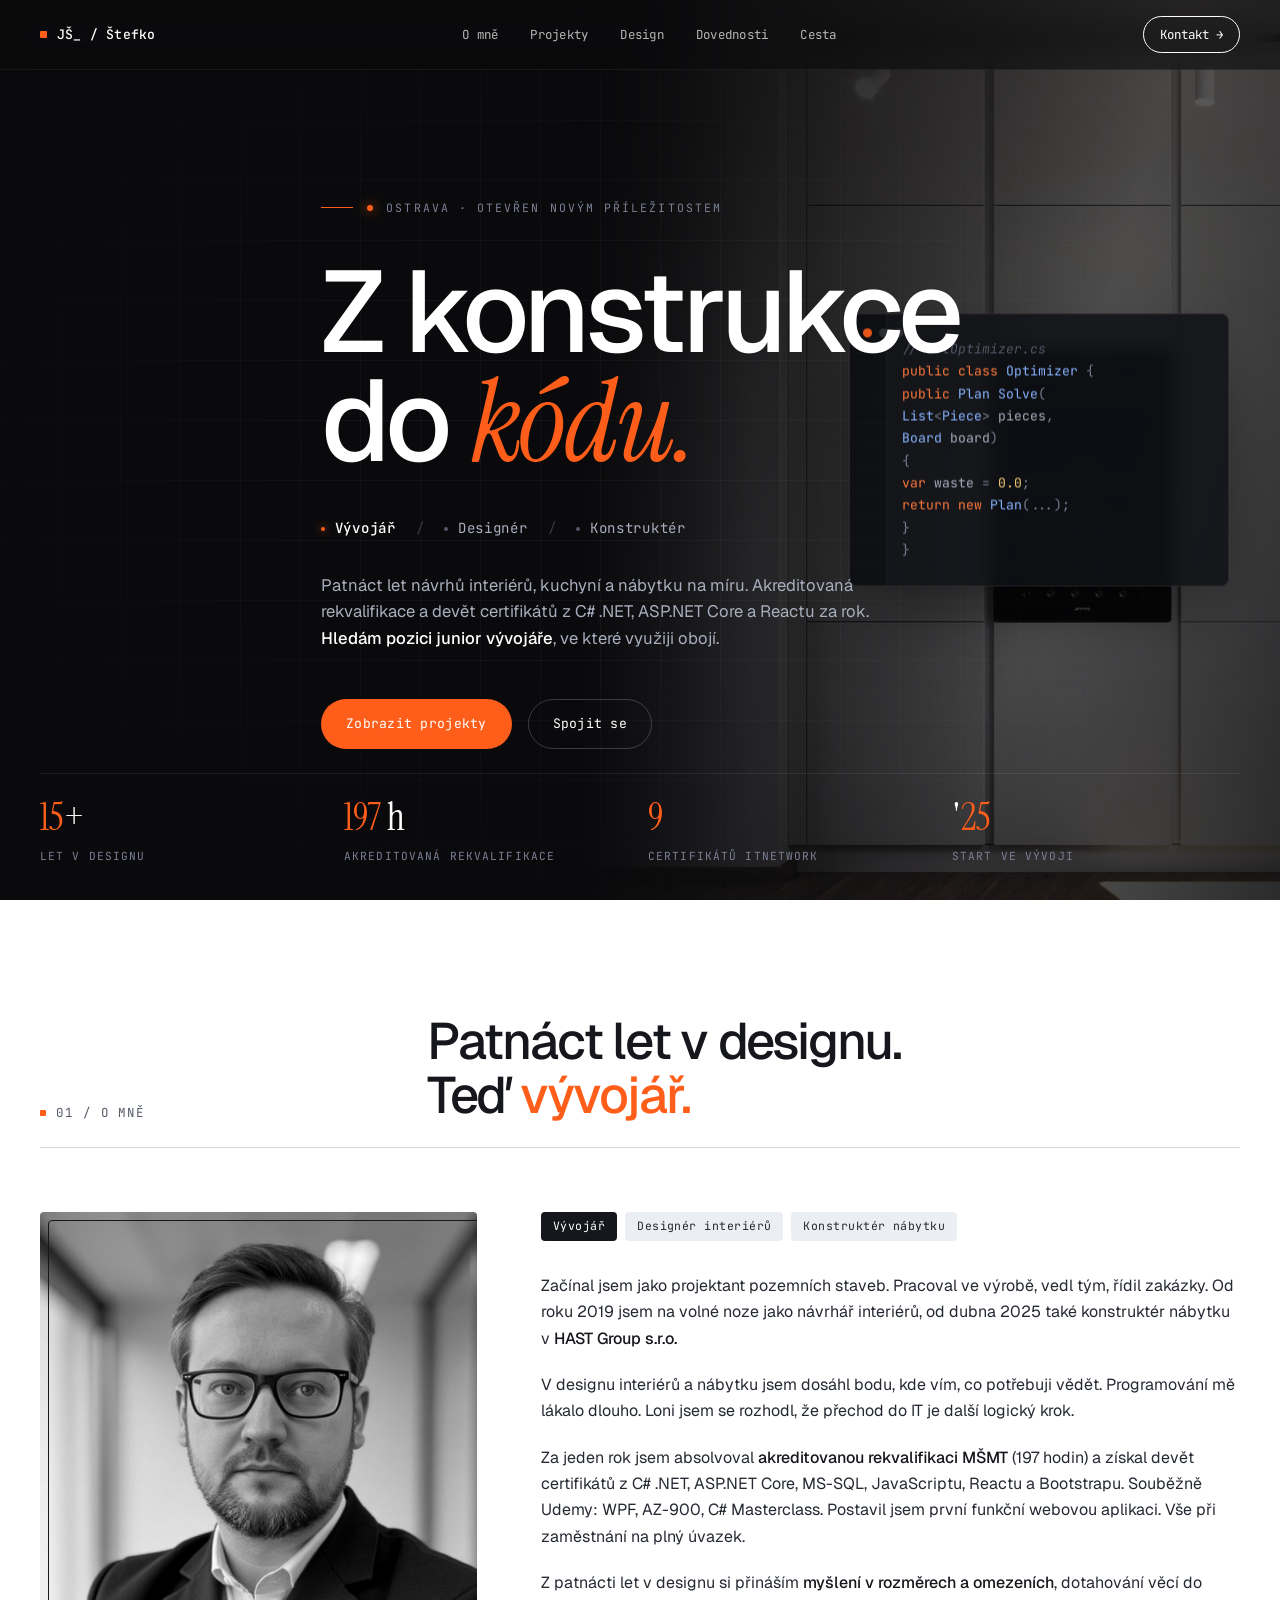
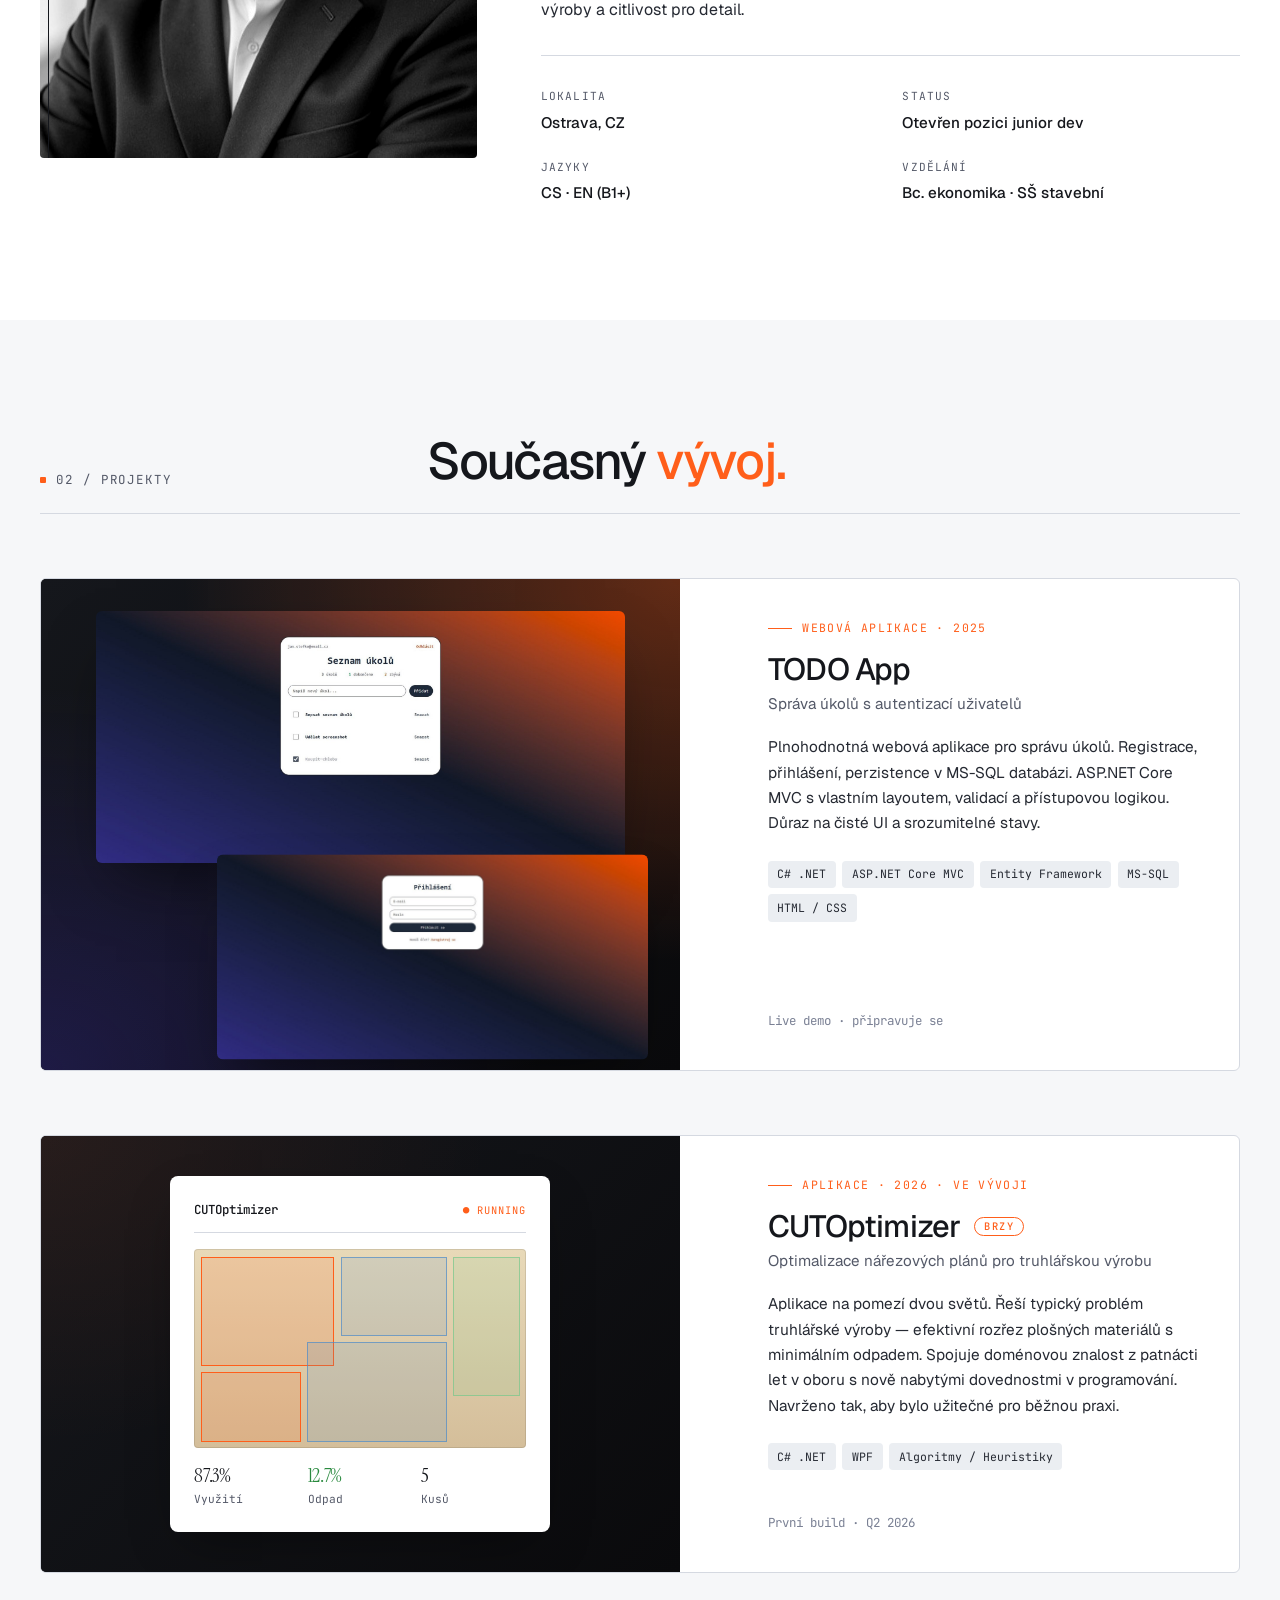
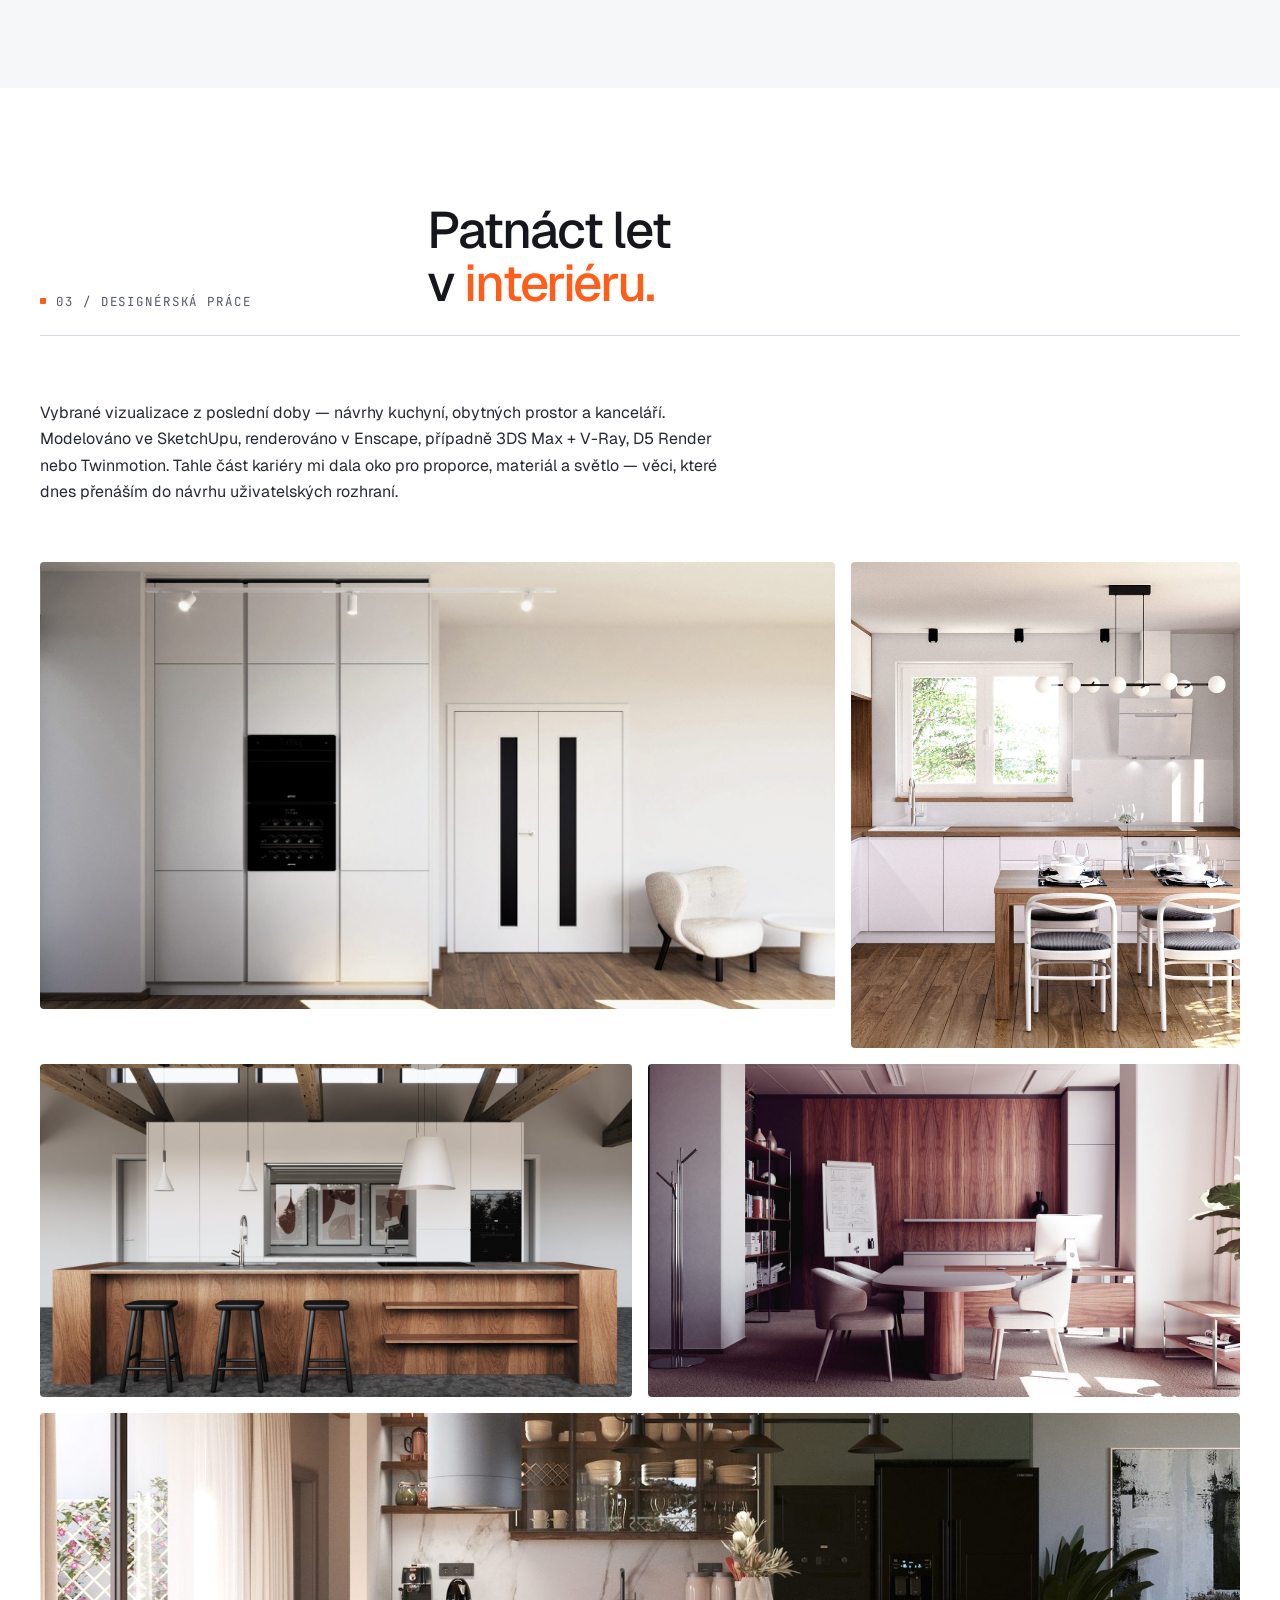
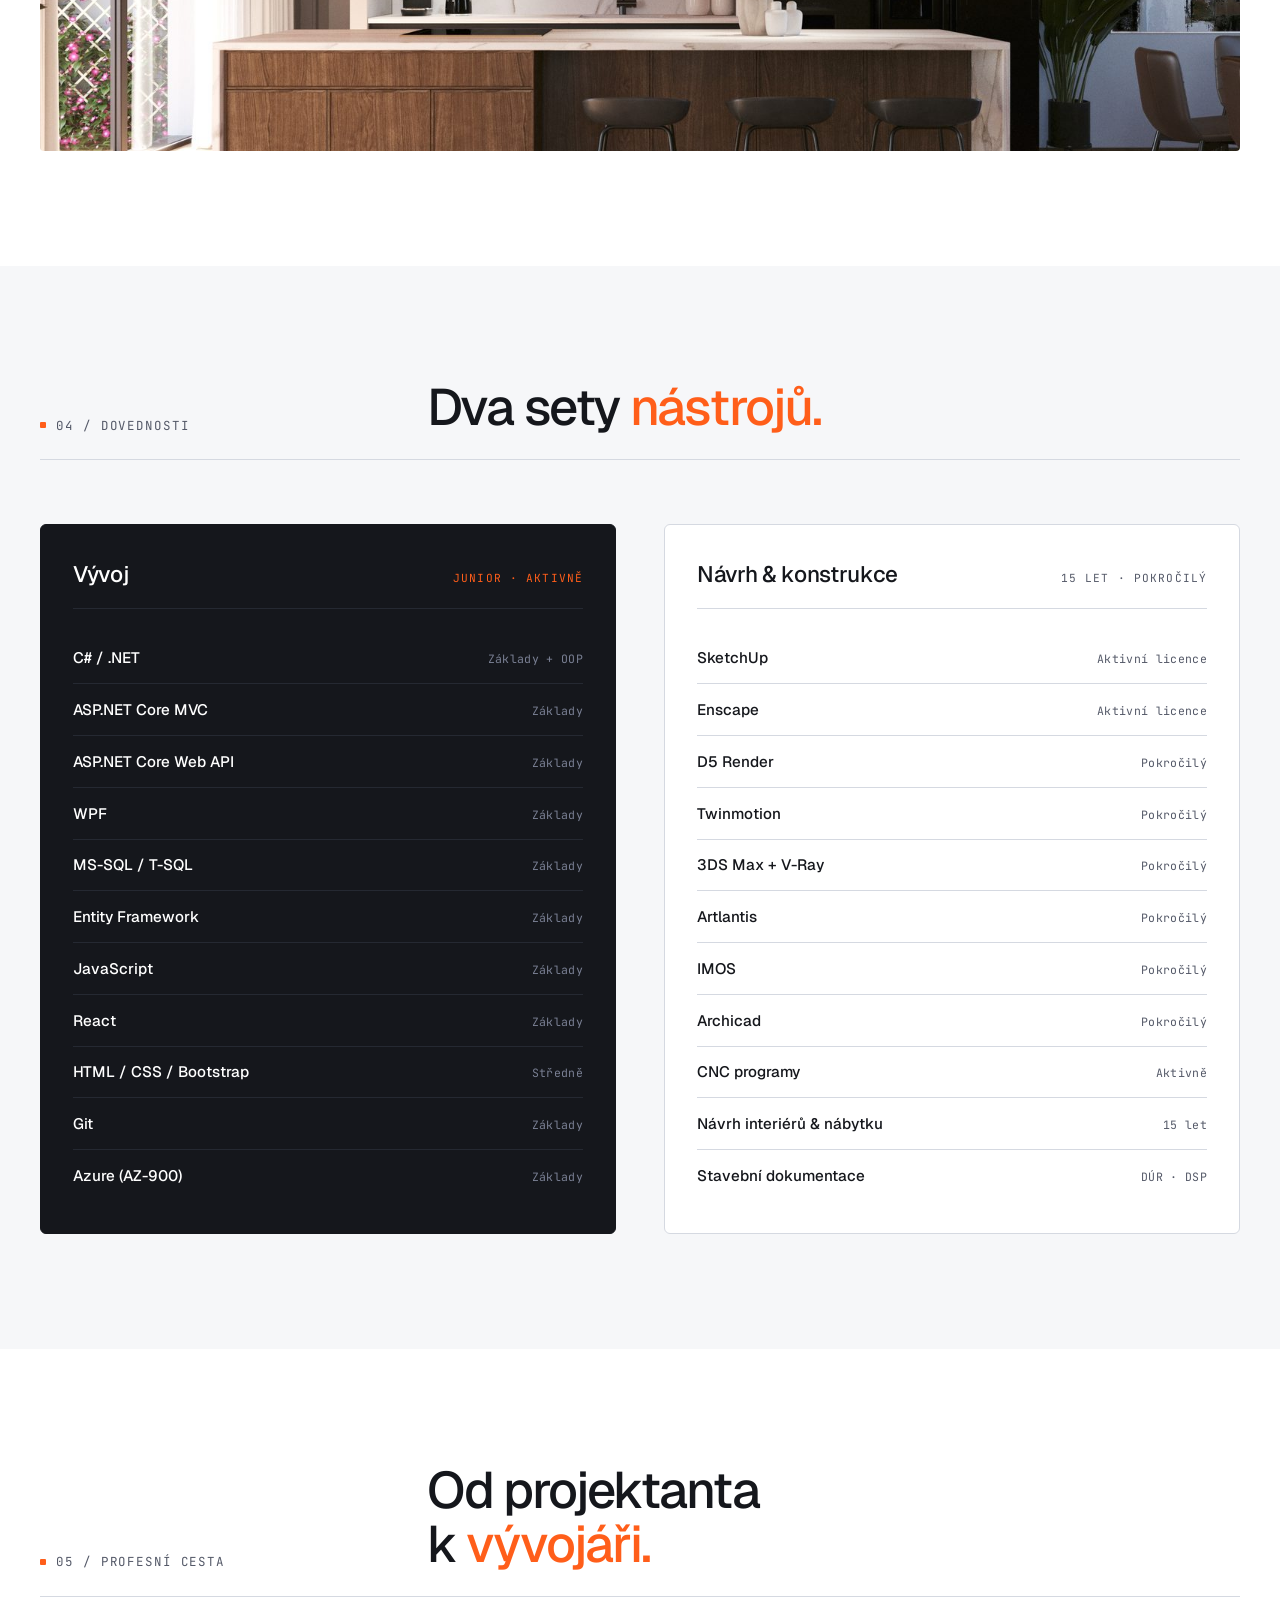
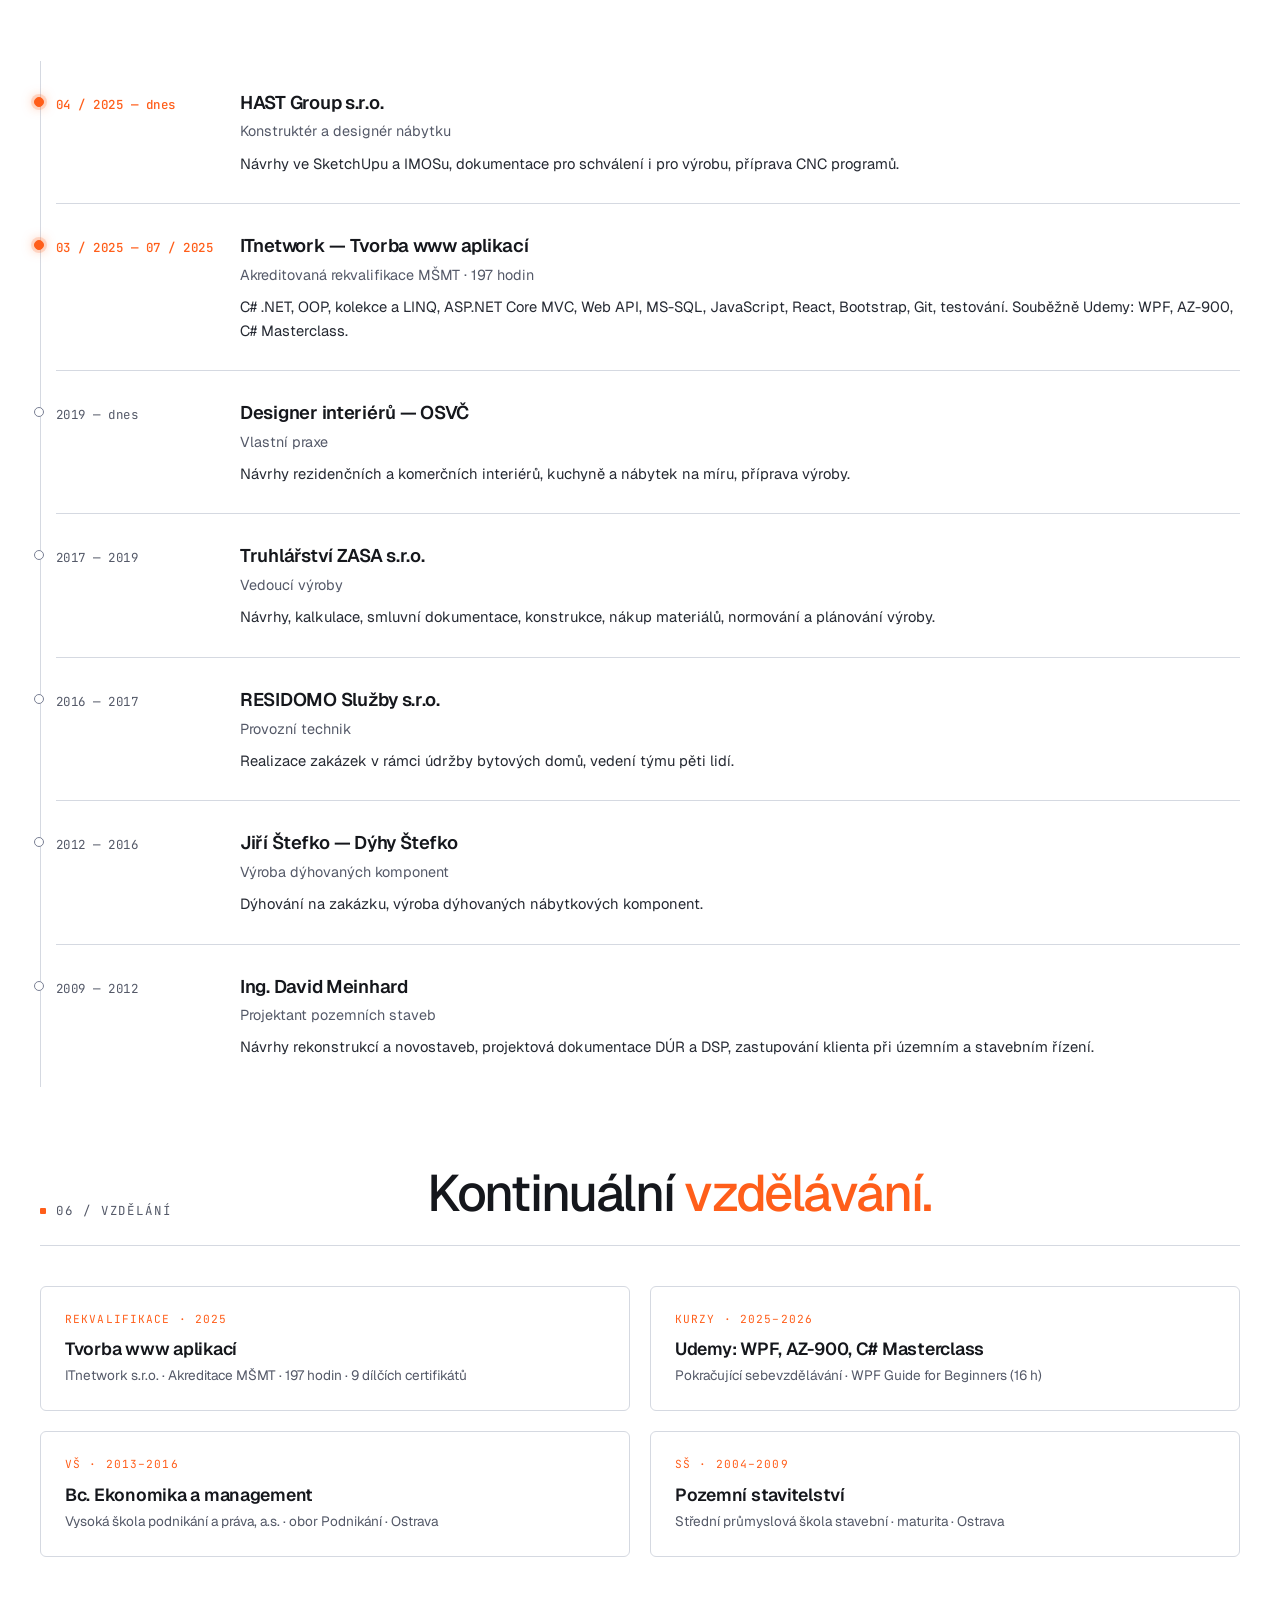
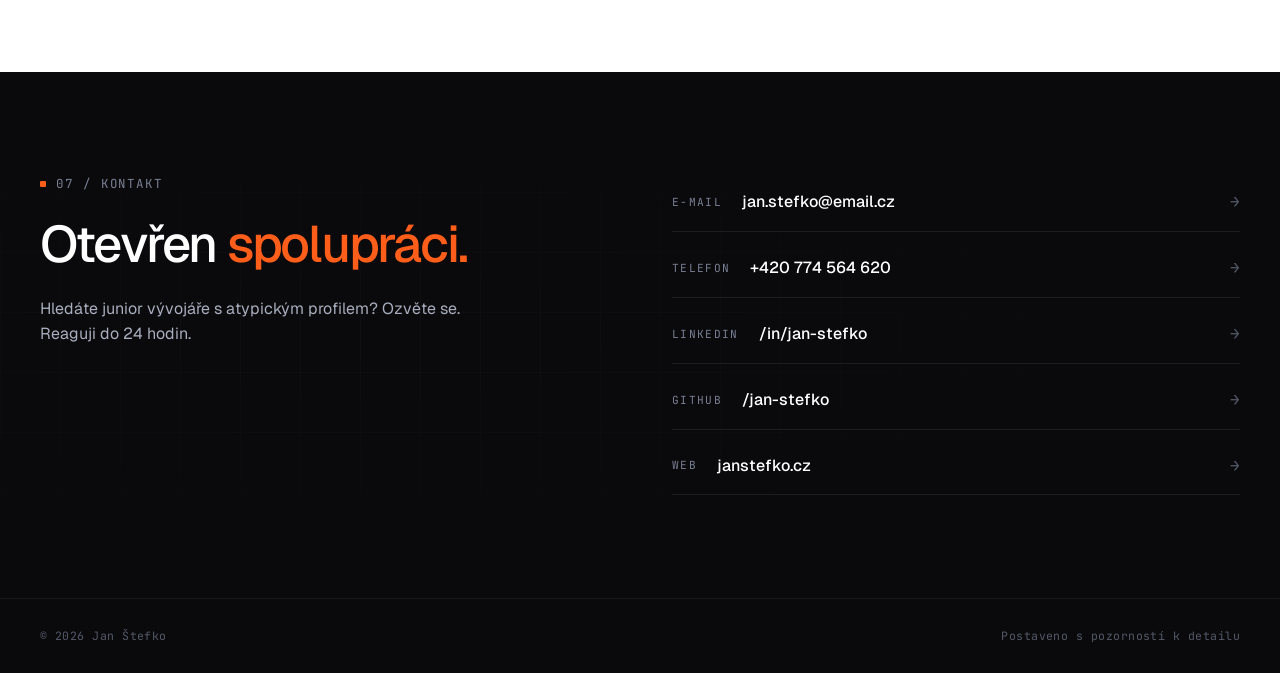
==== index.html @ 8b6886fe "Initial portfolio scaffold" ====
<!DOCTYPE html>
<html lang="cs">
<head>
<meta charset="UTF-8">
<meta name="viewport" content="width=device-width, initial-scale=1.0">
<title>Jan Štefko — Designer · Konstruktér · Vývojář</title>
<meta name="description" content="Portfolio Jana Štefka. Designér a konstruktér s 15 lety praxe. Vývojář webových aplikací — C# .NET, ASP.NET Core, React.">
<link rel="preconnect" href="https://fonts.googleapis.com">
<link rel="preconnect" href="https://fonts.gstatic.com" crossorigin>
<link href="https://fonts.googleapis.com/css2?family=Instrument+Serif:ital@0;1&family=Geist:wght@300;400;500;600;700&family=JetBrains+Mono:wght@400;500&display=swap" rel="stylesheet">
<link rel="stylesheet" href="css/style.css">
</head>
<body>


<!-- NAV -->
<nav class="nav dark-mode" id="nav">
  <div class="container nav-inner">
    <div class="nav-mark">JŠ_ / Štefko</div>
    <ul class="nav-links">
      <li><a href="#about">O mně</a></li>
      <li><a href="#work">Projekty</a></li>
      <li><a href="#design">Design</a></li>
      <li><a href="#skills">Dovednosti</a></li>
      <li><a href="#path">Cesta</a></li>
    </ul>
    <a class="nav-cta" href="#contact">Kontakt →</a>
  </div>
</nav>

<!-- HERO -->
<header class="hero">
  <div class="hero-grid-bg" aria-hidden="true"></div>
  <div class="hero-viz" aria-hidden="true"></div>

  <div class="hero-code" aria-hidden="true">
    <div class="hero-code-header">
      <span></span><span></span><span></span>
    </div>
    <span class="ln"><span class="com">// CutOptimizer.cs</span></span>
    <span class="ln"><span class="kw">public class</span> <span class="fn">Optimizer</span> <span class="pn">{</span></span>
    <span class="ln">  <span class="kw">public</span> <span class="fn">Plan</span> <span class="fn">Solve</span><span class="pn">(</span></span>
    <span class="ln">    <span class="fn">List</span><span class="pn">&lt;</span><span class="fn">Piece</span><span class="pn">&gt;</span> pieces<span class="pn">,</span></span>
    <span class="ln">    <span class="fn">Board</span> board<span class="pn">)</span></span>
    <span class="ln">  <span class="pn">{</span></span>
    <span class="ln">    <span class="kw">var</span> waste <span class="pn">=</span> <span class="num">0.0</span><span class="pn">;</span></span>
    <span class="ln">    <span class="kw">return</span> <span class="kw">new</span> <span class="fn">Plan</span><span class="pn">(...);</span></span>
    <span class="ln">  <span class="pn">}</span></span>
    <span class="ln"><span class="pn">}</span></span>
  </div>

  <div class="container hero-content">
    <div class="hero-eyebrow">
      <span class="dot"></span>
      <span>Ostrava · Otevřen novým příležitostem</span>
    </div>
    <h1 class="hero-title">
      Z konstrukce<br>
      do <span class="accent">kódu.</span>
    </h1>
    <div class="hero-roles">
      <span class="role primary">Vývojář</span>
      <span class="sep">/</span>
      <span class="role">Designér</span>
      <span class="sep">/</span>
      <span class="role">Konstruktér</span>
    </div>
    <p class="hero-lede">
      Patnáct let návrhů interiérů, kuchyní a nábytku na míru.
      Akreditovaná rekvalifikace a devět certifikátů z C# .NET, ASP.NET Core a Reactu za rok.
      <strong>Hledám pozici junior vývojáře</strong>, ve které využiji obojí.
    </p>
    <div class="hero-cta-row">
      <a href="#work" class="btn btn-primary">Zobrazit projekty</a>
      <a href="#contact" class="btn btn-ghost">Spojit se</a>
    </div>
  </div>

  <div class="hero-stats">
    <div class="hero-stat">
      <span class="num"><span class="accent">15</span>+</span>
      <span class="label">Let v designu</span>
    </div>
    <div class="hero-stat">
      <span class="num"><span class="accent">197</span> h</span>
      <span class="label">Akreditovaná rekvalifikace</span>
    </div>
    <div class="hero-stat">
      <span class="num"><span class="accent">9</span></span>
      <span class="label">Certifikátů ITnetwork</span>
    </div>
    <div class="hero-stat">
      <span class="num">'<span class="accent">25</span></span>
      <span class="label">Start ve vývoji</span>
    </div>
  </div>
</header>

<!-- ABOUT -->
<section class="section" id="about">
  <div class="container">
    <div class="section-header reveal">
      <div class="section-num">01 / O mně</div>
      <h2 class="section-title">Patnáct let v designu.<br>Teď <span class="accent">vývojář.</span></h2>
    </div>
    <div class="about-grid">
      <div class="about-portrait reveal">
        <img src="img/portrait.jpg" alt="Jan Štefko">
      </div>
      <div class="about-body reveal">
        <div class="about-tag-row">
          <span class="about-tag primary">Vývojář</span>
          <span class="about-tag">Designér interiérů</span>
          <span class="about-tag">Konstruktér nábytku</span>
        </div>
        <p>Začínal jsem jako projektant pozemních staveb. Pracoval ve výrobě, vedl tým, řídil zakázky. Od roku 2019 jsem na volné noze jako návrhář interiérů, od dubna 2025 také konstruktér nábytku v <strong>HAST Group s.r.o.</strong></p>
        <p>V designu interiérů a nábytku jsem dosáhl bodu, kde vím, co potřebuji vědět. Programování mě lákalo dlouho. Loni jsem se rozhodl, že přechod do IT je další logický krok.</p>
        <p>Za jeden rok jsem absolvoval <strong>akreditovanou rekvalifikaci MŠMT</strong> (197 hodin) a získal devět certifikátů z C# .NET, ASP.NET Core, MS-SQL, JavaScriptu, Reactu a Bootstrapu. Souběžně Udemy: WPF, AZ-900, C# Masterclass. Postavil jsem první funkční webovou aplikaci. Vše při zaměstnání na plný úvazek.</p>
        <p>Z patnácti let v designu si přináším <strong>myšlení v rozměrech a omezeních</strong>, dotahování věcí do výroby a citlivost pro detail.</p>
        <div class="about-meta">
          <div class="about-meta-item">
            <div class="label">Lokalita</div>
            <div class="value">Ostrava, CZ</div>
          </div>
          <div class="about-meta-item">
            <div class="label">Status</div>
            <div class="value">Otevřen pozici junior dev</div>
          </div>
          <div class="about-meta-item">
            <div class="label">Jazyky</div>
            <div class="value">CS · EN (B1+)</div>
          </div>
          <div class="about-meta-item">
            <div class="label">Vzdělání</div>
            <div class="value">Bc. ekonomika · SŠ stavební</div>
          </div>
        </div>
      </div>
    </div>
  </div>
</section>

<!-- PROJECTS -->
<section class="section alt" id="work">
  <div class="container">
    <div class="section-header reveal">
      <div class="section-num">02 / Projekty</div>
      <h2 class="section-title">Současný <span class="accent">vývoj.</span></h2>
    </div>

    <div class="projects">

      <!-- TODO APP -->
      <article class="project reveal">
        <div class="project-visual stack-imgs todo-bg">
          <img src="img/todo-app.jpg" alt="TODO App — seznam úkolů">
          <img src="img/todo-login.jpg" alt="TODO App — přihlášení">
        </div>
        <div class="project-info">
          <div class="project-tag">Webová aplikace · 2025</div>
          <h3 class="project-name">TODO App</h3>
          <p class="project-subtitle">Správa úkolů s autentizací uživatelů</p>
          <p class="project-desc">
            Plnohodnotná webová aplikace pro správu úkolů. Registrace,
            přihlášení, perzistence v MS-SQL databázi. ASP.NET Core MVC
            s vlastním layoutem, validací a přístupovou logikou.
            Důraz na čisté UI a srozumitelné stavy.
          </p>
          <div class="project-stack">
            <span>C# .NET</span>
            <span>ASP.NET Core MVC</span>
            <span>Entity Framework</span>
            <span>MS-SQL</span>
            <span>HTML / CSS</span>
          </div>
          <div class="project-links">
            <span class="disabled">Live demo · připravuje se</span>
          </div>
        </div>
      </article>

      <!-- CUTOPTIMIZER -->
      <article class="project reveal">
        <div class="project-visual">
          <div class="cut-preview" aria-hidden="true">
            <div class="cut-preview-header">
              <strong>CUTOptimizer</strong>
              <span class="badge-running">● RUNNING</span>
            </div>
            <div class="cut-board">
              <div class="piece a"></div>
              <div class="piece b"></div>
              <div class="piece c"></div>
              <div class="piece d"></div>
              <div class="piece e"></div>
            </div>
            <div class="cut-stats">
              <div><strong>87.3%</strong>Využití</div>
              <div><strong class="green">12.7%</strong>Odpad</div>
              <div><strong>5</strong>Kusů</div>
            </div>
          </div>
        </div>
        <div class="project-info">
          <div class="project-tag">Aplikace · 2026 · Ve vývoji</div>
          <h3 class="project-name">
            CUTOptimizer
            <span class="coming-badge">Brzy</span>
          </h3>
          <p class="project-subtitle">Optimalizace nářezových plánů pro truhlářskou výrobu</p>
          <p class="project-desc">
            Aplikace na pomezí dvou světů. Řeší typický problém truhlářské
            výroby — efektivní rozřez plošných materiálů s minimálním
            odpadem. Spojuje doménovou znalost z patnácti let v oboru
            s nově nabytými dovednostmi v programování. Navrženo tak,
            aby bylo užitečné pro běžnou praxi.
          </p>
          <div class="project-stack">
            <span>C# .NET</span>
            <span>WPF</span>
            <span>Algoritmy / Heuristiky</span>
          </div>
          <div class="project-links">
            <span class="disabled">První build · Q2 2026</span>
          </div>
        </div>
      </article>

    </div>
  </div>
</section>

<!-- DESIGN GALLERY -->
<section class="section" id="design">
  <div class="container">
    <div class="section-header reveal">
      <div class="section-num">03 / Designérská práce</div>
      <h2 class="section-title">Patnáct let<br>v <span class="accent">interiéru.</span></h2>
    </div>
    <p class="design-intro reveal">
      Vybrané vizualizace z poslední doby — návrhy kuchyní, obytných prostor a kanceláří.
      Modelováno ve SketchUpu, renderováno v Enscape, případně 3DS Max + V-Ray, D5 Render
      nebo Twinmotion. Tahle část kariéry mi dala oko pro proporce, materiál a světlo —
      věci, které dnes přenáším do návrhu uživatelských rozhraní.
    </p>
    <div class="gallery reveal">
      <figure class="g1"><img src="img/viz-2.jpg" alt="Kuchyň s ostrůvkem" loading="lazy"><figcaption>Kuchyň s ostrůvkem · 2025</figcaption></figure>
      <figure class="g2"><img src="img/viz-4.jpg" alt="Skandinávská kuchyň" loading="lazy"><figcaption>Skandinávská kuchyň</figcaption></figure>
      <figure class="g3"><img src="img/viz-6.jpg" alt="Kuchyňská linka pod krovem" loading="lazy"><figcaption>Loft kuchyň</figcaption></figure>
      <figure class="g4"><img src="img/viz-7.jpg" alt="Pracovna" loading="lazy"><figcaption>Privátní kancelář</figcaption></figure>
      <figure class="g5"><img src="img/viz-5.jpg" alt="Vestavěná skříň" loading="lazy"><figcaption>Vestavěné úložiště se spotřebiči</figcaption></figure>
    </div>
  </div>
</section>

<!-- SKILLS -->
<section class="section alt" id="skills">
  <div class="container">
    <div class="section-header reveal">
      <div class="section-num">04 / Dovednosti</div>
      <h2 class="section-title">Dva sety <span class="accent">nástrojů.</span></h2>
    </div>
    <div class="skills-grid">

      <div class="skill-block primary reveal">
        <div class="skill-block-head">
          <h3>Vývoj</h3>
          <span class="skill-meta">Junior · aktivně</span>
        </div>
        <ul class="skill-list">
          <li><span class="name">C# / .NET</span><span class="level">Základy + OOP</span></li>
          <li><span class="name">ASP.NET Core MVC</span><span class="level">Základy</span></li>
          <li><span class="name">ASP.NET Core Web API</span><span class="level">Základy</span></li>
          <li><span class="name">WPF</span><span class="level">Základy</span></li>
          <li><span class="name">MS-SQL / T-SQL</span><span class="level">Základy</span></li>
          <li><span class="name">Entity Framework</span><span class="level">Základy</span></li>
          <li><span class="name">JavaScript</span><span class="level">Základy</span></li>
          <li><span class="name">React</span><span class="level">Základy</span></li>
          <li><span class="name">HTML / CSS / Bootstrap</span><span class="level">Středně</span></li>
          <li><span class="name">Git</span><span class="level">Základy</span></li>
          <li><span class="name">Azure (AZ-900)</span><span class="level">Základy</span></li>
        </ul>
      </div>

      <div class="skill-block reveal">
        <div class="skill-block-head">
          <h3>Návrh & konstrukce</h3>
          <span class="skill-meta">15 let · pokročilý</span>
        </div>
        <ul class="skill-list">
          <li><span class="name">SketchUp</span><span class="level">Aktivní licence</span></li>
          <li><span class="name">Enscape</span><span class="level">Aktivní licence</span></li>
          <li><span class="name">D5 Render</span><span class="level">Pokročilý</span></li>
          <li><span class="name">Twinmotion</span><span class="level">Pokročilý</span></li>
          <li><span class="name">3DS Max + V-Ray</span><span class="level">Pokročilý</span></li>
          <li><span class="name">Artlantis</span><span class="level">Pokročilý</span></li>
          <li><span class="name">IMOS</span><span class="level">Pokročilý</span></li>
          <li><span class="name">Archicad</span><span class="level">Pokročilý</span></li>
          <li><span class="name">CNC programy</span><span class="level">Aktivně</span></li>
          <li><span class="name">Návrh interiérů & nábytku</span><span class="level">15 let</span></li>
          <li><span class="name">Stavební dokumentace</span><span class="level">DÚR · DSP</span></li>
        </ul>
      </div>

    </div>
  </div>
</section>

<!-- TIMELINE -->
<section class="section" id="path">
  <div class="container">
    <div class="section-header reveal">
      <div class="section-num">05 / Profesní cesta</div>
      <h2 class="section-title">Od projektanta<br>k <span class="accent">vývojáři.</span></h2>
    </div>

    <div class="timeline reveal">

      <div class="tl-event current">
        <div class="tl-date">04 / 2025 — dnes</div>
        <div class="tl-content">
          <h4>HAST Group s.r.o.</h4>
          <div class="tl-role">Konstruktér a designér nábytku</div>
          <p>Návrhy ve SketchUpu a IMOSu, dokumentace pro schválení i pro výrobu, příprava CNC programů.</p>
        </div>
      </div>

      <div class="tl-event current">
        <div class="tl-date">03 / 2025 — 07 / 2025</div>
        <div class="tl-content">
          <h4>ITnetwork — Tvorba www aplikací</h4>
          <div class="tl-role">Akreditovaná rekvalifikace MŠMT · 197 hodin</div>
          <p>C# .NET, OOP, kolekce a LINQ, ASP.NET Core MVC, Web API, MS-SQL, JavaScript, React, Bootstrap, Git, testování. Souběžně Udemy: WPF, AZ-900, C# Masterclass.</p>
        </div>
      </div>

      <div class="tl-event">
        <div class="tl-date">2019 — dnes</div>
        <div class="tl-content">
          <h4>Designer interiérů — OSVČ</h4>
          <div class="tl-role">Vlastní praxe</div>
          <p>Návrhy rezidenčních a komerčních interiérů, kuchyně a nábytek na míru, příprava výroby.</p>
        </div>
      </div>

      <div class="tl-event">
        <div class="tl-date">2017 — 2019</div>
        <div class="tl-content">
          <h4>Truhlářství ZASA s.r.o.</h4>
          <div class="tl-role">Vedoucí výroby</div>
          <p>Návrhy, kalkulace, smluvní dokumentace, konstrukce, nákup materiálů, normování a plánování výroby.</p>
        </div>
      </div>

      <div class="tl-event">
        <div class="tl-date">2016 — 2017</div>
        <div class="tl-content">
          <h4>RESIDOMO Služby s.r.o.</h4>
          <div class="tl-role">Provozní technik</div>
          <p>Realizace zakázek v rámci údržby bytových domů, vedení týmu pěti lidí.</p>
        </div>
      </div>

      <div class="tl-event">
        <div class="tl-date">2012 — 2016</div>
        <div class="tl-content">
          <h4>Jiří Štefko — Dýhy Štefko</h4>
          <div class="tl-role">Výroba dýhovaných komponent</div>
          <p>Dýhování na zakázku, výroba dýhovaných nábytkových komponent.</p>
        </div>
      </div>

      <div class="tl-event">
        <div class="tl-date">2009 — 2012</div>
        <div class="tl-content">
          <h4>Ing. David Meinhard</h4>
          <div class="tl-role">Projektant pozemních staveb</div>
          <p>Návrhy rekonstrukcí a novostaveb, projektová dokumentace DÚR a DSP, zastupování klienta při územním a stavebním řízení.</p>
        </div>
      </div>

    </div>

    <!-- EDUCATION -->
    <div style="margin-top: 5rem;">
      <div class="section-header reveal" style="margin-bottom: 2.5rem;">
        <div class="section-num">06 / Vzdělání</div>
        <h2 class="section-title">Kontinuální <span class="accent">vzdělávání.</span></h2>
      </div>
      <div class="edu-list reveal">
        <div class="edu-item">
          <div class="edu-tag">Rekvalifikace · 2025</div>
          <h4>Tvorba www aplikací</h4>
          <p>ITnetwork s.r.o. · Akreditace MŠMT · 197 hodin · 9 dílčích certifikátů</p>
        </div>
        <div class="edu-item">
          <div class="edu-tag">Kurzy · 2025–2026</div>
          <h4>Udemy: WPF, AZ-900, C# Masterclass</h4>
          <p>Pokračující sebevzdělávání · WPF Guide for Beginners (16 h)</p>
        </div>
        <div class="edu-item">
          <div class="edu-tag">VŠ · 2013–2016</div>
          <h4>Bc. Ekonomika a management</h4>
          <p>Vysoká škola podnikání a práva, a.s. · obor Podnikání · Ostrava</p>
        </div>
        <div class="edu-item">
          <div class="edu-tag">SŠ · 2004–2009</div>
          <h4>Pozemní stavitelství</h4>
          <p>Střední průmyslová škola stavební · maturita · Ostrava</p>
        </div>
      </div>
    </div>

  </div>
</section>

<!-- CONTACT -->
<section class="contact" id="contact">
  <div class="container contact-grid">
    <div>
      <div class="contact-num">07 / Kontakt</div>
      <h2 class="contact-title">Otevřen <span class="accent">spolupráci.</span></h2>
      <p class="contact-sub">Hledáte junior vývojáře s atypickým profilem? Ozvěte se. Reaguji do 24 hodin.</p>
    </div>
    <div class="contact-list">
      <a class="contact-item" href="mailto:jan.stefko@email.cz">
        <div class="contact-row">
          <span class="label">E-mail</span>
          <span class="value">jan.stefko@email.cz</span>
        </div>
        <span class="arrow">→</span>
      </a>
      <a class="contact-item" href="tel:+420774564620">
        <div class="contact-row">
          <span class="label">Telefon</span>
          <span class="value">+420 774 564 620</span>
        </div>
        <span class="arrow">→</span>
      </a>
      <a class="contact-item" href="#" target="_blank" rel="noopener" data-edit="LinkedIn URL">
        <div class="contact-row">
          <span class="label">LinkedIn</span>
          <span class="value">/in/jan-stefko</span>
        </div>
        <span class="arrow">→</span>
      </a>
      <a class="contact-item" href="#" target="_blank" rel="noopener" data-edit="GitHub URL">
        <div class="contact-row">
          <span class="label">GitHub</span>
          <span class="value">/jan-stefko</span>
        </div>
        <span class="arrow">→</span>
      </a>
      <a class="contact-item" href="https://www.janstefko.cz" target="_blank" rel="noopener">
        <div class="contact-row">
          <span class="label">Web</span>
          <span class="value">janstefko.cz</span>
        </div>
        <span class="arrow">→</span>
      </a>
    </div>
  </div>
</section>

<footer>
  <div class="container footer-inner">
    <span>© 2026 Jan Štefko</span>
    <span>Postaveno s pozorností k detailu</span>
  </div>
</footer>

<script src="js/script.js" defer></script>

</body>
</html>
---- css/style.css ----
:root {
  --black: #0a0a0c;
  --black-2: #111114;
  --slate-900: #15171c;
  --slate-800: #1c1f26;
  --slate-700: #252932;
  --slate-600: #353a45;
  --slate-500: #545968;
  --slate-400: #7a8094;
  --slate-300: #a8aebd;
  --slate-200: #d5d9e1;
  --slate-100: #ebeef2;
  --slate-50:  #f6f7f9;
  --white: #ffffff;
  --orange: #ff5e1a;
  --orange-soft: #ff7a3d;
  --orange-deep: #d94a10;
  --grid-line: rgba(255, 255, 255, 0.04);
  --grid-line-light: rgba(10, 10, 12, 0.05);

  --font-display: 'Instrument Serif', Georgia, serif;
  --font-sans: 'Geist', system-ui, -apple-system, sans-serif;
  --font-mono: 'JetBrains Mono', 'Courier New', monospace;
}

* { box-sizing: border-box; margin: 0; padding: 0; }
html { scroll-behavior: smooth; }
body {
  font-family: var(--font-sans);
  background: var(--white);
  color: var(--slate-900);
  font-weight: 400;
  line-height: 1.55;
  -webkit-font-smoothing: antialiased;
  text-rendering: optimizeLegibility;
  overflow-x: hidden;
}
::selection { background: var(--orange); color: var(--white); }
a { color: inherit; }

img { max-width: 100%; display: block; }

/* ========================================
   LAYOUT
   ======================================== */
.container {
  max-width: 1320px;
  margin: 0 auto;
  padding: 0 clamp(1.25rem, 3.5vw, 2.5rem);
}

/* ========================================
   NAV
   ======================================== */
.nav {
  position: fixed;
  top: 0; left: 0; right: 0;
  z-index: 100;
  padding: 1rem 0;
  transition: background 0.4s ease, border-color 0.4s ease, backdrop-filter 0.4s ease;
  border-bottom: 1px solid transparent;
}
.nav.dark-mode {
  background: rgba(10, 10, 12, 0.6);
  backdrop-filter: blur(16px) saturate(140%);
  -webkit-backdrop-filter: blur(16px) saturate(140%);
  border-bottom-color: rgba(255, 255, 255, 0.06);
  color: var(--white);
}
.nav.light-mode {
  background: rgba(255, 255, 255, 0.85);
  backdrop-filter: blur(16px);
  -webkit-backdrop-filter: blur(16px);
  border-bottom-color: var(--slate-100);
  color: var(--slate-900);
}
.nav-inner {
  display: flex;
  justify-content: space-between;
  align-items: center;
  gap: 2rem;
}
.nav-mark {
  font-family: var(--font-mono);
  font-size: 0.82rem;
  letter-spacing: 0.02em;
  font-weight: 500;
  display: flex;
  align-items: center;
  gap: 0.6rem;
}
.nav-mark::before {
  content: '';
  width: 7px;
  height: 7px;
  background: var(--orange);
  border-radius: 1px;
  display: inline-block;
}
.nav-links {
  display: flex;
  gap: 2rem;
  list-style: none;
  font-family: var(--font-mono);
  font-size: 0.78rem;
  letter-spacing: 0.02em;
}
.nav-links a {
  text-decoration: none;
  position: relative;
  padding: 0.3rem 0;
  opacity: 0.7;
  transition: opacity 0.2s;
}
.nav-links a:hover { opacity: 1; }
.nav-links a::after {
  content: '';
  position: absolute;
  bottom: -2px; left: 0;
  width: 0; height: 1px;
  background: var(--orange);
  transition: width 0.3s ease;
}
.nav-links a:hover::after { width: 100%; }
.nav-cta {
  font-family: var(--font-mono);
  font-size: 0.78rem;
  text-decoration: none;
  border: 1px solid currentColor;
  padding: 0.5rem 1rem;
  border-radius: 999px;
  transition: background 0.2s, color 0.2s, border-color 0.2s;
  white-space: nowrap;
}
.nav.dark-mode .nav-cta:hover { background: var(--white); color: var(--black); border-color: var(--white); }
.nav.light-mode .nav-cta:hover { background: var(--black); color: var(--white); border-color: var(--black); }

@media (max-width: 800px) {
  .nav-links { display: none; }
}

/* ========================================
   HERO — DARK
   ======================================== */
.hero {
  position: relative;
  min-height: 100vh;
  background: var(--black);
  color: var(--white);
  overflow: hidden;
  display: flex;
  align-items: center;
  padding: 8rem 0 5rem;
}

/* Background grid */
.hero-grid-bg {
  position: absolute;
  inset: 0;
  background-image:
    linear-gradient(var(--grid-line) 1px, transparent 1px),
    linear-gradient(90deg, var(--grid-line) 1px, transparent 1px);
  background-size: 60px 60px;
  mask-image: radial-gradient(ellipse at 50% 50%, rgba(0,0,0,1) 30%, transparent 80%);
  -webkit-mask-image: radial-gradient(ellipse at 50% 50%, rgba(0,0,0,1) 30%, transparent 80%);
  pointer-events: none;
}

/* Visualization layer behind hero — third right side */
.hero-viz {
  position: absolute;
  top: 0;
  right: 0;
  bottom: 0;
  width: 55%;
  background-image: url('../img/viz-2.jpg');
  background-size: cover;
  background-position: center left;
  opacity: 0.35;
  -webkit-mask-image: linear-gradient(90deg, transparent 0%, rgba(0,0,0,0.85) 25%, rgba(0,0,0,1) 70%);
  mask-image: linear-gradient(90deg, transparent 0%, rgba(0,0,0,0.85) 25%, rgba(0,0,0,1) 70%);
}
.hero-viz::after {
  content: '';
  position: absolute;
  inset: 0;
  background: linear-gradient(105deg, var(--black) 0%, rgba(10,10,12,0.4) 35%, transparent 65%, rgba(10,10,12,0.6) 100%);
}

/* Code overlay — diagonal strip with code snippet */
.hero-code {
  position: absolute;
  right: 4%;
  top: 50%;
  transform: translateY(-50%) rotate(0deg);
  width: 30%;
  max-width: 380px;
  font-family: var(--font-mono);
  font-size: 0.82rem;
  line-height: 1.7;
  background: rgba(15, 17, 22, 0.85);
  backdrop-filter: blur(8px);
  -webkit-backdrop-filter: blur(8px);
  border: 1px solid rgba(255, 255, 255, 0.08);
  border-radius: 8px;
  padding: 1.5rem 1.25rem 1.5rem 3rem;
  color: var(--slate-300);
  z-index: 2;
  box-shadow: 0 30px 80px -20px rgba(0,0,0,0.6), 0 0 0 1px rgba(255,94,26,0.04);
  overflow: hidden;
}
.hero-code::before {
  content: '';
  position: absolute;
  left: 0; top: 0; bottom: 0;
  width: 2.25rem;
  background: rgba(0,0,0,0.25);
  border-right: 1px solid rgba(255,255,255,0.05);
  background-image:
    repeating-linear-gradient(0deg, transparent, transparent 1.7em, rgba(255,255,255,0.02) 1.7em, rgba(255,255,255,0.02) calc(1.7em + 1px));
}
.hero-code-header {
  display: flex;
  gap: 0.4rem;
  position: absolute;
  top: 0.85rem;
  left: 0.85rem;
}
.hero-code-header span {
  width: 9px; height: 9px;
  border-radius: 50%;
  background: rgba(255,255,255,0.12);
}
.hero-code-header span:first-child { background: var(--orange); opacity: 0.9; }
.hero-code .ln { display: block; padding-left: 0.25rem; min-height: 1.7em; }
.hero-code .kw { color: var(--orange-soft); }
.hero-code .fn { color: #8ab4ff; }
.hero-code .str { color: #b6e29c; }
.hero-code .com { color: var(--slate-500); font-style: italic; }
.hero-code .num { color: #f4c97a; }
.hero-code .pn { color: var(--slate-400); }

@media (max-width: 1024px) {
  .hero-viz { width: 65%; opacity: 0.22; }
  .hero-code { width: 38%; max-width: none; right: 5%; font-size: 0.72rem; padding: 1.25rem 1rem 1.25rem 2.5rem; }
}
@media (max-width: 720px) {
  .hero-viz { width: 100%; opacity: 0.18; }
  .hero-code { display: none; }
}

.hero-content {
  position: relative;
  z-index: 3;
  max-width: 60rem;
}
.hero-eyebrow {
  font-family: var(--font-mono);
  font-size: 0.72rem;
  letter-spacing: 0.18em;
  text-transform: uppercase;
  color: var(--slate-400);
  margin-bottom: 2.5rem;
  display: flex;
  align-items: center;
  gap: 0.85rem;
}
.hero-eyebrow::before {
  content: '';
  width: 2rem;
  height: 1px;
  background: var(--orange);
}
.hero-eyebrow .dot {
  display: inline-block;
  width: 6px; height: 6px;
  border-radius: 50%;
  background: var(--orange);
  box-shadow: 0 0 12px var(--orange);
  animation: pulse-dot 2s infinite;
}
@keyframes pulse-dot {
  0%, 100% { opacity: 1; transform: scale(1); }
  50% { opacity: 0.5; transform: scale(0.85); }
}

.hero-title {
  font-family: var(--font-sans);
  font-size: clamp(3.2rem, 9vw, 8rem);
  line-height: 0.95;
  letter-spacing: -0.045em;
  font-weight: 500;
  margin-bottom: 2.5rem;
  color: var(--white);
}
.hero-title .accent {
  font-family: var(--font-display);
  font-style: italic;
  font-weight: 400;
  color: var(--orange);
  letter-spacing: -0.02em;
}
.hero-roles {
  font-family: var(--font-mono);
  font-size: clamp(0.85rem, 1.1vw, 0.95rem);
  letter-spacing: 0.05em;
  color: var(--slate-300);
  margin-bottom: 2rem;
  display: flex;
  flex-wrap: wrap;
  gap: 0.65rem 1.25rem;
  align-items: center;
}
.hero-roles span.role {
  display: inline-flex;
  align-items: center;
  gap: 0.6rem;
}
.hero-roles span.role::before {
  content: '';
  display: inline-block;
  width: 4px; height: 4px;
  background: var(--slate-500);
  border-radius: 50%;
}
.hero-roles span.role.primary { color: var(--white); font-weight: 500; }
.hero-roles span.role.primary::before { background: var(--orange); box-shadow: 0 0 8px var(--orange); }
.hero-roles .sep { color: var(--slate-600); }

.hero-lede {
  max-width: 38rem;
  font-size: clamp(1rem, 1.3vw, 1.15rem);
  line-height: 1.6;
  color: var(--slate-300);
  font-weight: 400;
  margin-bottom: 3rem;
}
.hero-lede strong { color: var(--white); font-weight: 500; }

.hero-cta-row {
  display: flex;
  gap: 1rem;
  flex-wrap: wrap;
}
.btn {
  font-family: var(--font-mono);
  font-size: 0.82rem;
  letter-spacing: 0.02em;
  padding: 0.85rem 1.5rem;
  border-radius: 999px;
  text-decoration: none;
  display: inline-flex;
  align-items: center;
  gap: 0.5rem;
  transition: transform 0.2s, background 0.2s, color 0.2s, border-color 0.2s;
  border: 1px solid transparent;
  cursor: pointer;
}
.btn-primary { background: var(--orange); color: var(--white); }
.btn-primary:hover { background: var(--orange-deep); transform: translateY(-1px); }
.btn-ghost { border-color: rgba(255,255,255,0.2); color: var(--white); }
.btn-ghost:hover { border-color: var(--white); background: rgba(255,255,255,0.05); }

.hero-stats {
  position: absolute;
  bottom: 2rem;
  left: clamp(1.25rem, 3.5vw, 2.5rem);
  right: clamp(1.25rem, 3.5vw, 2.5rem);
  display: grid;
  grid-template-columns: repeat(4, 1fr);
  gap: 1rem;
  padding-top: 1.5rem;
  border-top: 1px solid rgba(255,255,255,0.08);
  z-index: 3;
}
@media (max-width: 720px) {
  .hero-stats { grid-template-columns: repeat(2, 1fr); gap: 1.25rem; }
}
.hero-stat .num {
  font-family: var(--font-display);
  font-size: clamp(1.6rem, 3vw, 2.4rem);
  color: var(--white);
  line-height: 1;
  font-weight: 400;
  display: block;
  margin-bottom: 0.4rem;
}
.hero-stat .num .accent { color: var(--orange); }
.hero-stat .label {
  font-family: var(--font-mono);
  font-size: 0.7rem;
  letter-spacing: 0.1em;
  text-transform: uppercase;
  color: var(--slate-400);
}

/* ========================================
   SECTIONS — LIGHT
   ======================================== */
.section {
  padding: clamp(5rem, 9vw, 8rem) 0;
  position: relative;
  background: var(--white);
}
.section.alt { background: var(--slate-50); }

.section-header {
  display: grid;
  grid-template-columns: 1fr 2.4fr;
  gap: 3rem;
  margin-bottom: 4rem;
  align-items: end;
  padding-bottom: 1.5rem;
  border-bottom: 1px solid var(--slate-200);
}
@media (max-width: 800px) {
  .section-header { grid-template-columns: 1fr; gap: 1.25rem; margin-bottom: 3rem; }
}
.section-num {
  font-family: var(--font-mono);
  font-size: 0.78rem;
  letter-spacing: 0.15em;
  text-transform: uppercase;
  color: var(--slate-500);
  display: flex;
  align-items: center;
  gap: 0.65rem;
}
.section-num::before {
  content: '';
  width: 6px; height: 6px;
  background: var(--orange);
  border-radius: 1px;
}
.section-title {
  font-family: var(--font-sans);
  font-size: clamp(2rem, 4vw, 3.4rem);
  line-height: 1.05;
  letter-spacing: -0.035em;
  font-weight: 500;
  color: var(--slate-900);
}
.section-title .accent {
  color: var(--orange);
}

/* ========================================
   ABOUT
   ======================================== */
.about-grid {
  display: grid;
  grid-template-columns: 1fr 1.6fr;
  gap: 4rem;
  align-items: start;
}
@media (max-width: 900px) {
  .about-grid { grid-template-columns: 1fr; gap: 2.5rem; }
}
.about-portrait {
  position: relative;
  aspect-ratio: 4/5;
  background: var(--slate-100);
  border-radius: 4px;
  overflow: hidden;
}
.about-portrait img {
  width: 100%;
  height: 100%;
  object-fit: cover;
  filter: grayscale(100%) contrast(1.05);
  transition: filter 0.6s ease;
}
.about-portrait:hover img { filter: grayscale(0%) contrast(1); }
.about-portrait::after {
  content: '';
  position: absolute;
  inset: 0;
  border: 1px solid var(--slate-900);
  border-radius: 4px;
  pointer-events: none;
  transform: translate(8px, 8px);
  transition: transform 0.3s ease;
}
.about-portrait:hover::after { transform: translate(4px, 4px); }

.about-tag-row {
  display: flex;
  flex-wrap: wrap;
  gap: 0.5rem;
  margin-bottom: 2rem;
}
.about-tag {
  font-family: var(--font-mono);
  font-size: 0.72rem;
  letter-spacing: 0.04em;
  padding: 0.35rem 0.75rem;
  border-radius: 4px;
  background: var(--slate-100);
  color: var(--slate-700);
}
.about-tag.primary {
  background: var(--slate-900);
  color: var(--white);
}
.about-body p {
  font-size: clamp(1rem, 1.2vw, 1.1rem);
  line-height: 1.65;
  color: var(--slate-700);
  margin-bottom: 1.25rem;
}
.about-body strong {
  color: var(--slate-900);
  font-weight: 500;
}
.about-meta {
  margin-top: 2rem;
  display: grid;
  grid-template-columns: 1fr 1fr;
  gap: 1.5rem;
  padding-top: 2rem;
  border-top: 1px solid var(--slate-200);
}
@media (max-width: 500px) { .about-meta { grid-template-columns: 1fr; } }
.about-meta-item .label {
  font-family: var(--font-mono);
  font-size: 0.7rem;
  letter-spacing: 0.1em;
  text-transform: uppercase;
  color: var(--slate-500);
  margin-bottom: 0.35rem;
}
.about-meta-item .value {
  font-family: var(--font-sans);
  font-size: 0.95rem;
  color: var(--slate-900);
  font-weight: 500;
}

/* ========================================
   PROJECTS
   ======================================== */
.projects {
  display: grid;
  grid-template-columns: 1fr;
  gap: 4rem;
}
.project {
  display: grid;
  grid-template-columns: 5fr 4fr;
  gap: 3rem;
  align-items: stretch;
  background: var(--white);
  border: 1px solid var(--slate-200);
  border-radius: 6px;
  overflow: hidden;
  transition: border-color 0.3s, transform 0.3s, box-shadow 0.3s;
}
.project:hover {
  border-color: var(--slate-900);
  transform: translateY(-3px);
  box-shadow: 0 30px 60px -30px rgba(10,10,12,0.18);
}
@media (max-width: 900px) {
  .project { grid-template-columns: 1fr; gap: 0; }
}

.project-visual {
  position: relative;
  background: var(--slate-900);
  min-height: 300px;
  display: flex;
  align-items: center;
  justify-content: center;
  padding: 2.5rem;
  overflow: hidden;
}
.project-visual::before {
  content: '';
  position: absolute;
  inset: 0;
  background:
    radial-gradient(ellipse at 0% 0%, rgba(255,94,26,0.08), transparent 50%),
    linear-gradient(135deg, var(--slate-900) 0%, var(--black) 100%);
}
.project-visual.todo-bg::before {
  background:
    radial-gradient(ellipse at 100% 0%, rgba(255,94,26,0.35), transparent 55%),
    radial-gradient(ellipse at 0% 100%, rgba(50,40,140,0.4), transparent 55%),
    linear-gradient(135deg, var(--slate-900) 0%, var(--black) 100%);
}
.project-visual img {
  position: relative;
  z-index: 1;
  width: 100%;
  border-radius: 6px;
  box-shadow: 0 30px 60px -20px rgba(0,0,0,0.5);
}
.project-visual.stack-imgs { flex-direction: column; gap: 1rem; padding: 2rem; }
.project-visual.stack-imgs img { width: 92%; }
.project-visual.stack-imgs img:nth-child(2) { width: 75%; align-self: flex-end; transform: translateY(-12%); margin-bottom: -8%; }

.project-info {
  padding: 2.5rem;
  display: flex;
  flex-direction: column;
  justify-content: space-between;
}
.project-tag {
  font-family: var(--font-mono);
  font-size: 0.72rem;
  letter-spacing: 0.12em;
  text-transform: uppercase;
  color: var(--orange);
  margin-bottom: 1rem;
  display: flex;
  align-items: center;
  gap: 0.65rem;
}
.project-tag::before {
  content: '';
  width: 1.5rem;
  height: 1px;
  background: var(--orange);
}
.project-name {
  font-family: var(--font-sans);
  font-size: clamp(1.5rem, 2.4vw, 2rem);
  line-height: 1.05;
  letter-spacing: -0.025em;
  font-weight: 500;
  margin-bottom: 0.4rem;
  display: flex;
  align-items: center;
  gap: 0.85rem;
  flex-wrap: wrap;
}
.project-subtitle {
  font-family: var(--font-sans);
  font-size: 0.95rem;
  color: var(--slate-500);
  margin-bottom: 1.25rem;
  font-weight: 400;
}
.project-desc {
  color: var(--slate-700);
  margin-bottom: 1.5rem;
  font-size: 0.96rem;
  line-height: 1.65;
}
.project-stack {
  display: flex;
  flex-wrap: wrap;
  gap: 0.4rem;
  margin-bottom: 1.5rem;
}
.project-stack span {
  font-family: var(--font-mono);
  font-size: 0.72rem;
  padding: 0.3rem 0.6rem;
  border-radius: 4px;
  background: var(--slate-100);
  color: var(--slate-700);
}
.project-links {
  display: flex;
  gap: 1.25rem;
  font-family: var(--font-mono);
  font-size: 0.78rem;
  margin-top: auto;
}
.project-links a {
  color: var(--slate-900);
  text-decoration: none;
  display: inline-flex;
  align-items: center;
  gap: 0.4rem;
  transition: color 0.2s;
}
.project-links a::after { content: '→'; transition: transform 0.2s; }
.project-links a:hover { color: var(--orange); }
.project-links a:hover::after { transform: translateX(3px); }
.project-links span.disabled {
  color: var(--slate-400);
  font-size: 0.78rem;
  display: inline-flex;
  align-items: center;
  gap: 0.4rem;
}

.coming-badge {
  font-family: var(--font-mono);
  font-size: 0.65rem;
  letter-spacing: 0.15em;
  text-transform: uppercase;
  color: var(--orange);
  border: 1px solid var(--orange);
  padding: 0.2rem 0.55rem;
  border-radius: 999px;
  font-weight: 500;
}

/* CUTOptimizer "preview card" mockup as visual */
.cut-preview {
  position: relative;
  z-index: 1;
  width: 100%;
  max-width: 380px;
  background: var(--white);
  border-radius: 8px;
  padding: 1.5rem;
  font-family: var(--font-mono);
  font-size: 0.78rem;
  color: var(--slate-700);
  box-shadow: 0 20px 50px -15px rgba(0,0,0,0.4);
}
.cut-preview-header {
  display: flex;
  justify-content: space-between;
  align-items: center;
  margin-bottom: 1rem;
  padding-bottom: 0.75rem;
  border-bottom: 1px solid var(--slate-200);
}
.cut-preview-header strong { color: var(--slate-900); font-weight: 500; }
.cut-preview-header .badge-running {
  font-size: 0.65rem;
  letter-spacing: 0.1em;
  text-transform: uppercase;
  color: var(--orange);
}
.cut-board {
  position: relative;
  aspect-ratio: 5/3;
  background: linear-gradient(180deg, #e8d9b8, #d4be9a);
  border-radius: 4px;
  overflow: hidden;
  margin-bottom: 0.75rem;
  box-shadow: inset 0 0 0 1px rgba(0,0,0,0.1);
}
.cut-board .piece {
  position: absolute;
  background: rgba(255,255,255,0.5);
  border: 1px solid rgba(0,0,0,0.25);
}
.cut-board .piece.a { left: 2%; top: 4%; width: 40%; height: 55%; background: rgba(255,94,26,0.15); border-color: var(--orange); }
.cut-board .piece.b { left: 44%; top: 4%; width: 32%; height: 40%; background: rgba(80,140,200,0.15); border-color: rgba(80,140,200,0.7); }
.cut-board .piece.c { left: 78%; top: 4%; width: 20%; height: 70%; background: rgba(120,200,140,0.15); border-color: rgba(120,200,140,0.7); }
.cut-board .piece.d { left: 2%; top: 62%; width: 30%; height: 35%; background: rgba(255,94,26,0.15); border-color: var(--orange); }
.cut-board .piece.e { left: 34%; top: 47%; width: 42%; height: 50%; background: rgba(80,140,200,0.15); border-color: rgba(80,140,200,0.7); }
.cut-stats {
  display: grid;
  grid-template-columns: repeat(3, 1fr);
  gap: 0.5rem;
  font-size: 0.7rem;
  color: var(--slate-500);
}
.cut-stats div strong {
  display: block;
  font-family: var(--font-display);
  font-size: 1.25rem;
  color: var(--slate-900);
  font-weight: 400;
  letter-spacing: -0.02em;
}
.cut-stats div strong.green { color: #2a8a3f; }

/* ========================================
   DESIGN GALLERY
   ======================================== */
.design-intro {
  font-size: clamp(1rem, 1.25vw, 1.15rem);
  color: var(--slate-700);
  max-width: 44rem;
  margin-bottom: 3.5rem;
  line-height: 1.65;
}
.gallery {
  display: grid;
  grid-template-columns: repeat(6, 1fr);
  gap: 1rem;
}
.gallery figure {
  position: relative;
  overflow: hidden;
  border-radius: 4px;
  background: var(--slate-100);
}
.gallery figure img {
  width: 100%;
  height: 100%;
  object-fit: cover;
  display: block;
  transition: transform 0.7s cubic-bezier(0.2, 0.8, 0.2, 1);
}
.gallery figure:hover img { transform: scale(1.04); }
.gallery figure::after {
  content: '';
  position: absolute;
  inset: 0;
  background: linear-gradient(180deg, transparent 60%, rgba(10,10,12,0.5));
  opacity: 0;
  transition: opacity 0.3s;
  pointer-events: none;
}
.gallery figure:hover::after { opacity: 1; }
.gallery figcaption {
  position: absolute;
  bottom: 1rem;
  left: 1rem;
  font-family: var(--font-mono);
  font-size: 0.72rem;
  color: var(--white);
  z-index: 2;
  opacity: 0;
  transform: translateY(8px);
  transition: opacity 0.3s, transform 0.3s;
  letter-spacing: 0.05em;
}
.gallery figure:hover figcaption { opacity: 1; transform: translateY(0); }
.gallery .g1 { grid-column: span 4; aspect-ratio: 16/9; }
.gallery .g2 { grid-column: span 2; aspect-ratio: 4/5; }
.gallery .g3 { grid-column: span 3; aspect-ratio: 16/9; }
.gallery .g4 { grid-column: span 3; aspect-ratio: 16/9; }
.gallery .g5 { grid-column: span 6; aspect-ratio: 32/9; }
@media (max-width: 720px) {
  .gallery { grid-template-columns: 1fr; }
  .gallery figure { grid-column: span 1 !important; aspect-ratio: 16/10 !important; }
}

/* ========================================
   SKILLS
   ======================================== */
.skills-grid {
  display: grid;
  grid-template-columns: 1fr 1fr;
  gap: 3rem;
}
@media (max-width: 800px) { .skills-grid { grid-template-columns: 1fr; gap: 2.5rem; } }

.skill-block {
  border: 1px solid var(--slate-200);
  border-radius: 6px;
  padding: 2rem;
  background: var(--white);
  transition: border-color 0.3s;
}
.skill-block:hover { border-color: var(--slate-900); }
.skill-block-head {
  display: flex;
  justify-content: space-between;
  align-items: baseline;
  margin-bottom: 0.4rem;
  padding-bottom: 1rem;
  border-bottom: 1px solid var(--slate-200);
  margin-bottom: 1.5rem;
}
.skill-block h3 {
  font-family: var(--font-sans);
  font-weight: 500;
  font-size: 1.4rem;
  letter-spacing: -0.015em;
  color: var(--slate-900);
}
.skill-block .skill-meta {
  font-family: var(--font-mono);
  font-size: 0.7rem;
  letter-spacing: 0.1em;
  text-transform: uppercase;
  color: var(--slate-500);
}
.skill-block.primary {
  background: var(--slate-900);
  color: var(--white);
  border-color: var(--slate-900);
}
.skill-block.primary h3 { color: var(--white); }
.skill-block.primary .skill-block-head { border-bottom-color: var(--slate-700); }
.skill-block.primary .skill-meta { color: var(--orange); }
.skill-block.primary .skill-list li { border-bottom-color: var(--slate-700); }
.skill-block.primary .skill-list li .name { color: var(--white); }
.skill-block.primary .skill-list li .level { color: var(--slate-400); }

.skill-list {
  list-style: none;
  display: flex;
  flex-direction: column;
}
.skill-list li {
  padding: 0.85rem 0;
  border-bottom: 1px solid var(--slate-200);
  display: flex;
  justify-content: space-between;
  align-items: baseline;
  gap: 1rem;
  font-size: 0.95rem;
}
.skill-list li:last-child { border-bottom: none; }
.skill-list li .name { color: var(--slate-900); font-weight: 500; }
.skill-list li .level {
  font-family: var(--font-mono);
  font-size: 0.72rem;
  color: var(--slate-500);
  letter-spacing: 0.03em;
}

/* ========================================
   TIMELINE
   ======================================== */
.timeline {
  display: flex;
  flex-direction: column;
  gap: 0;
  position: relative;
  padding-left: 1rem;
}
.timeline::before {
  content: '';
  position: absolute;
  left: 0; top: 0; bottom: 0;
  width: 1px;
  background: var(--slate-200);
}
@media (max-width: 720px) { .timeline { padding-left: 1.25rem; } }

.tl-event {
  display: grid;
  grid-template-columns: 9rem 1fr;
  gap: 2.5rem;
  align-items: baseline;
  position: relative;
  padding: 1.75rem 0;
  border-bottom: 1px solid var(--slate-200);
}
.tl-event:last-child { border-bottom: none; }
.tl-event::before {
  content: '';
  position: absolute;
  left: -1.35rem;
  top: 2.25rem;
  width: 8px; height: 8px;
  background: var(--white);
  border: 1px solid var(--slate-400);
  border-radius: 50%;
  z-index: 2;
}
.tl-event.current::before {
  background: var(--orange);
  border-color: var(--orange);
  box-shadow: 0 0 0 3px rgba(255,94,26,0.18), 0 0 12px rgba(255,94,26,0.6);
}
@media (max-width: 720px) {
  .tl-event { grid-template-columns: 1fr; gap: 0.4rem; }
  .tl-event::before { left: -1.6rem; top: 2.1rem; }
}
.tl-date {
  font-family: var(--font-mono);
  font-size: 0.78rem;
  letter-spacing: 0.04em;
  color: var(--slate-500);
  white-space: nowrap;
  padding-top: 0.15rem;
}
.tl-event.current .tl-date { color: var(--orange); font-weight: 500; }
.tl-content h4 {
  font-family: var(--font-sans);
  font-weight: 600;
  font-size: 1.15rem;
  letter-spacing: -0.015em;
  margin-bottom: 0.2rem;
  color: var(--slate-900);
}
.tl-content .tl-role {
  font-family: var(--font-sans);
  font-weight: 400;
  color: var(--slate-500);
  font-size: 0.9rem;
  margin-bottom: 0.55rem;
}
.tl-content p {
  font-size: 0.92rem;
  color: var(--slate-700);
  line-height: 1.6;
}

/* ========================================
   EDUCATION
   ======================================== */
.edu-list {
  display: grid;
  grid-template-columns: 1fr 1fr;
  gap: 1.25rem;
}
@media (max-width: 720px) { .edu-list { grid-template-columns: 1fr; } }
.edu-item {
  border: 1px solid var(--slate-200);
  padding: 1.5rem;
  border-radius: 6px;
  background: var(--white);
  transition: border-color 0.2s, transform 0.2s;
}
.edu-item:hover {
  border-color: var(--slate-900);
  transform: translateY(-2px);
}
.edu-item .edu-tag {
  font-family: var(--font-mono);
  font-size: 0.7rem;
  letter-spacing: 0.1em;
  text-transform: uppercase;
  color: var(--orange);
  margin-bottom: 0.65rem;
}
.edu-item h4 {
  font-family: var(--font-sans);
  font-weight: 600;
  font-size: 1.1rem;
  letter-spacing: -0.015em;
  margin-bottom: 0.3rem;
  line-height: 1.25;
  color: var(--slate-900);
}
.edu-item p {
  font-size: 0.85rem;
  color: var(--slate-500);
  line-height: 1.55;
}

/* ========================================
   CONTACT — DARK
   ======================================== */
.contact {
  padding: clamp(4.5rem, 8vw, 7rem) 0;
  background: var(--black);
  color: var(--white);
  position: relative;
  overflow: hidden;
}
.contact::before {
  content: '';
  position: absolute;
  inset: 0;
  background-image:
    linear-gradient(var(--grid-line) 1px, transparent 1px),
    linear-gradient(90deg, var(--grid-line) 1px, transparent 1px);
  background-size: 60px 60px;
  mask-image: radial-gradient(ellipse at 30% 50%, rgba(0,0,0,0.6) 0%, transparent 70%);
  -webkit-mask-image: radial-gradient(ellipse at 30% 50%, rgba(0,0,0,0.6) 0%, transparent 70%);
  pointer-events: none;
}
.contact-grid {
  display: grid;
  grid-template-columns: 1fr 1fr;
  gap: 4rem;
  align-items: start;
  position: relative;
  z-index: 1;
}
@media (max-width: 800px) { .contact-grid { grid-template-columns: 1fr; gap: 2.5rem; } }
.contact-num {
  font-family: var(--font-mono);
  font-size: 0.78rem;
  letter-spacing: 0.15em;
  text-transform: uppercase;
  color: var(--slate-400);
  margin-bottom: 1.5rem;
  display: flex;
  align-items: center;
  gap: 0.65rem;
}
.contact-num::before {
  content: '';
  width: 6px; height: 6px;
  background: var(--orange);
  border-radius: 1px;
}
.contact-title {
  font-family: var(--font-sans);
  font-size: clamp(2rem, 4vw, 3.2rem);
  line-height: 1.05;
  letter-spacing: -0.035em;
  font-weight: 500;
  margin-bottom: 1.5rem;
  color: var(--white);
}
.contact-title .accent { color: var(--orange); }
.contact-sub {
  color: var(--slate-300);
  font-size: 1rem;
  max-width: 28rem;
  line-height: 1.6;
}

.contact-list { display: flex; flex-direction: column; gap: 0.5rem; }
.contact-item {
  display: flex;
  justify-content: space-between;
  align-items: center;
  padding: 1rem 0;
  border-bottom: 1px solid rgba(255,255,255,0.08);
  text-decoration: none;
  color: var(--white);
  transition: padding 0.2s, color 0.2s;
}
.contact-item:hover { padding-left: 0.5rem; color: var(--orange); }
.contact-item .label {
  font-family: var(--font-mono);
  font-size: 0.7rem;
  letter-spacing: 0.12em;
  text-transform: uppercase;
  color: var(--slate-400);
}
.contact-item .value {
  font-family: var(--font-sans);
  font-size: 1rem;
  font-weight: 500;
}
.contact-item .arrow {
  font-family: var(--font-mono);
  color: var(--slate-500);
  transition: transform 0.2s, color 0.2s;
}
.contact-item:hover .arrow { transform: translateX(4px); color: var(--orange); }
.contact-row {
  display: flex;
  align-items: center;
  gap: 1.25rem;
  flex: 1;
}

/* ========================================
   FOOTER
   ======================================== */
footer {
  background: var(--black);
  color: var(--slate-500);
  padding: 1.75rem 0;
  font-family: var(--font-mono);
  font-size: 0.72rem;
  letter-spacing: 0.04em;
  border-top: 1px solid rgba(255,255,255,0.06);
}
.footer-inner {
  display: flex;
  justify-content: space-between;
  flex-wrap: wrap;
  gap: 1rem;
  align-items: center;
}

/* ========================================
   ANIMATIONS
   ======================================== */
.reveal {
  opacity: 0;
  transform: translateY(20px);
  transition: opacity 0.8s cubic-bezier(0.2, 0.8, 0.2, 1), transform 0.8s cubic-bezier(0.2, 0.8, 0.2, 1);
}
.reveal.in { opacity: 1; transform: translateY(0); }

@media (prefers-reduced-motion: reduce) {
  *, *::before, *::after { animation-duration: 0.01ms !important; transition-duration: 0.01ms !important; }
}
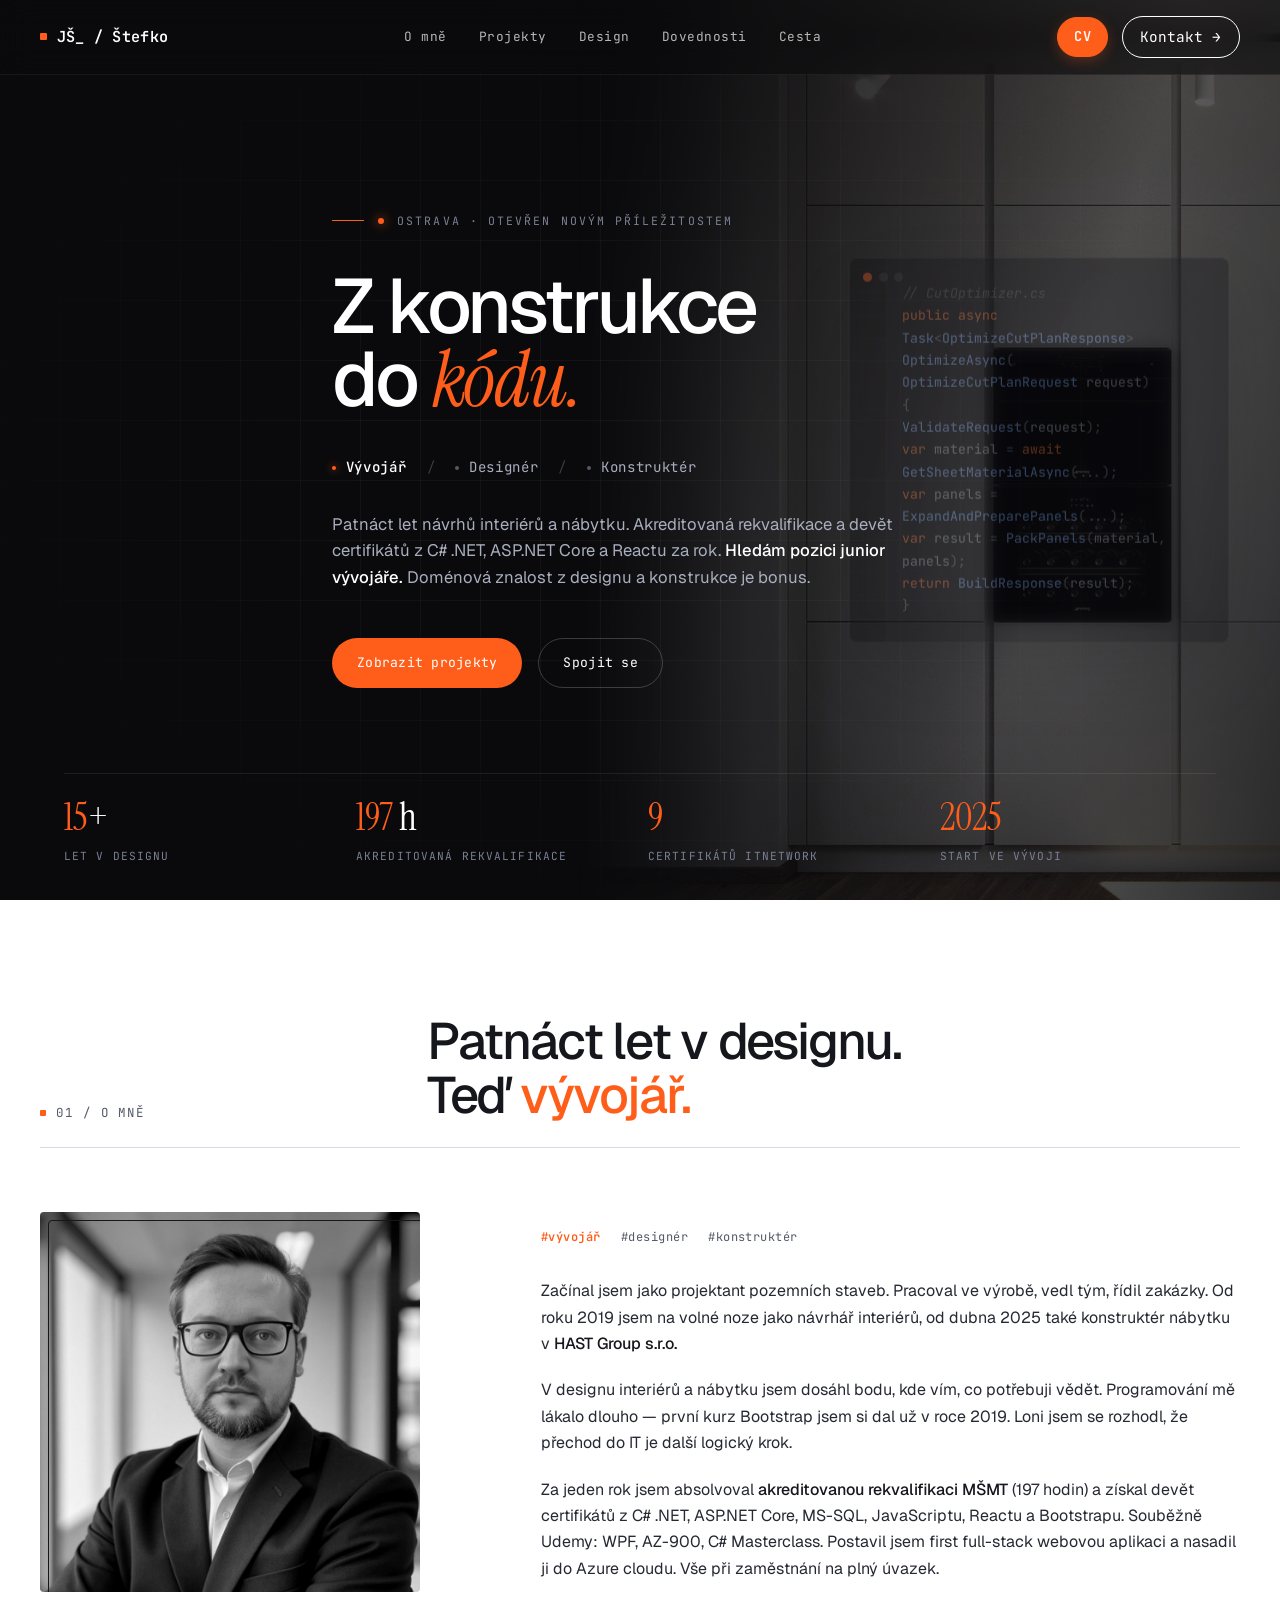
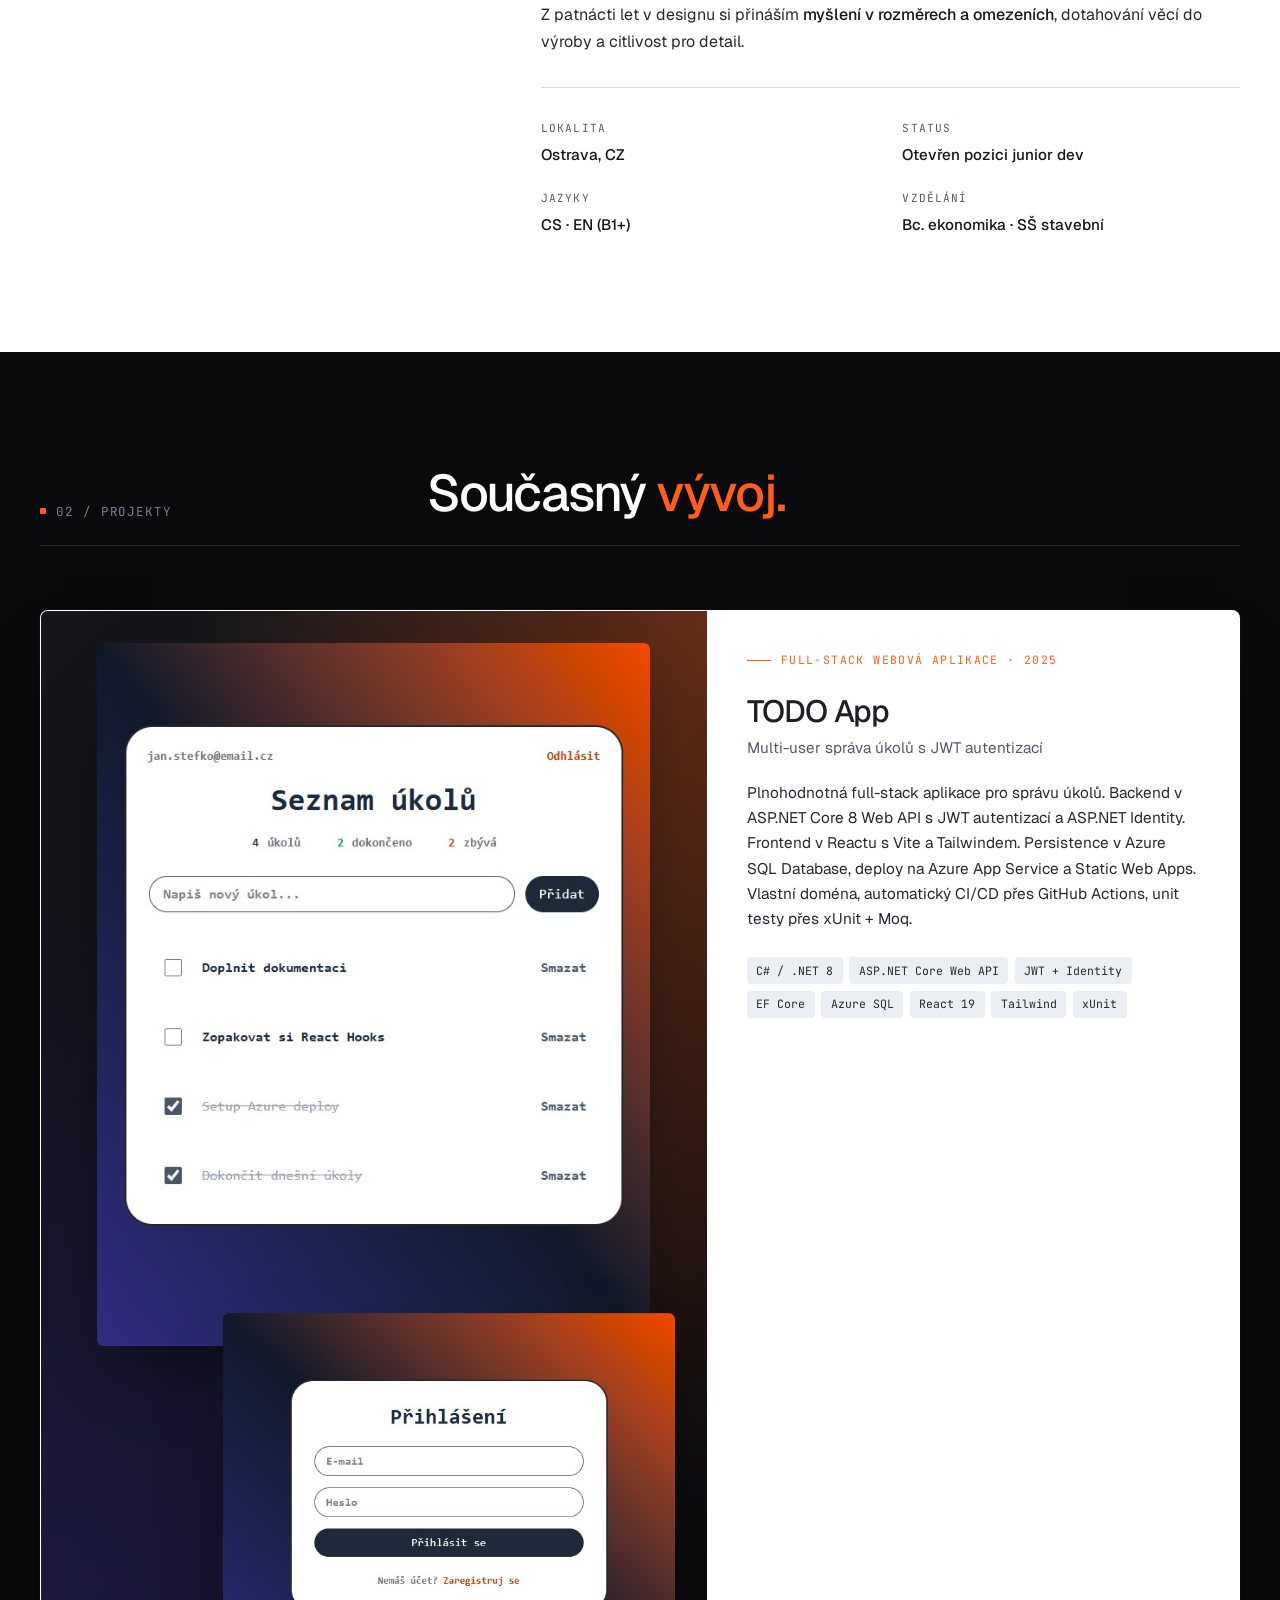
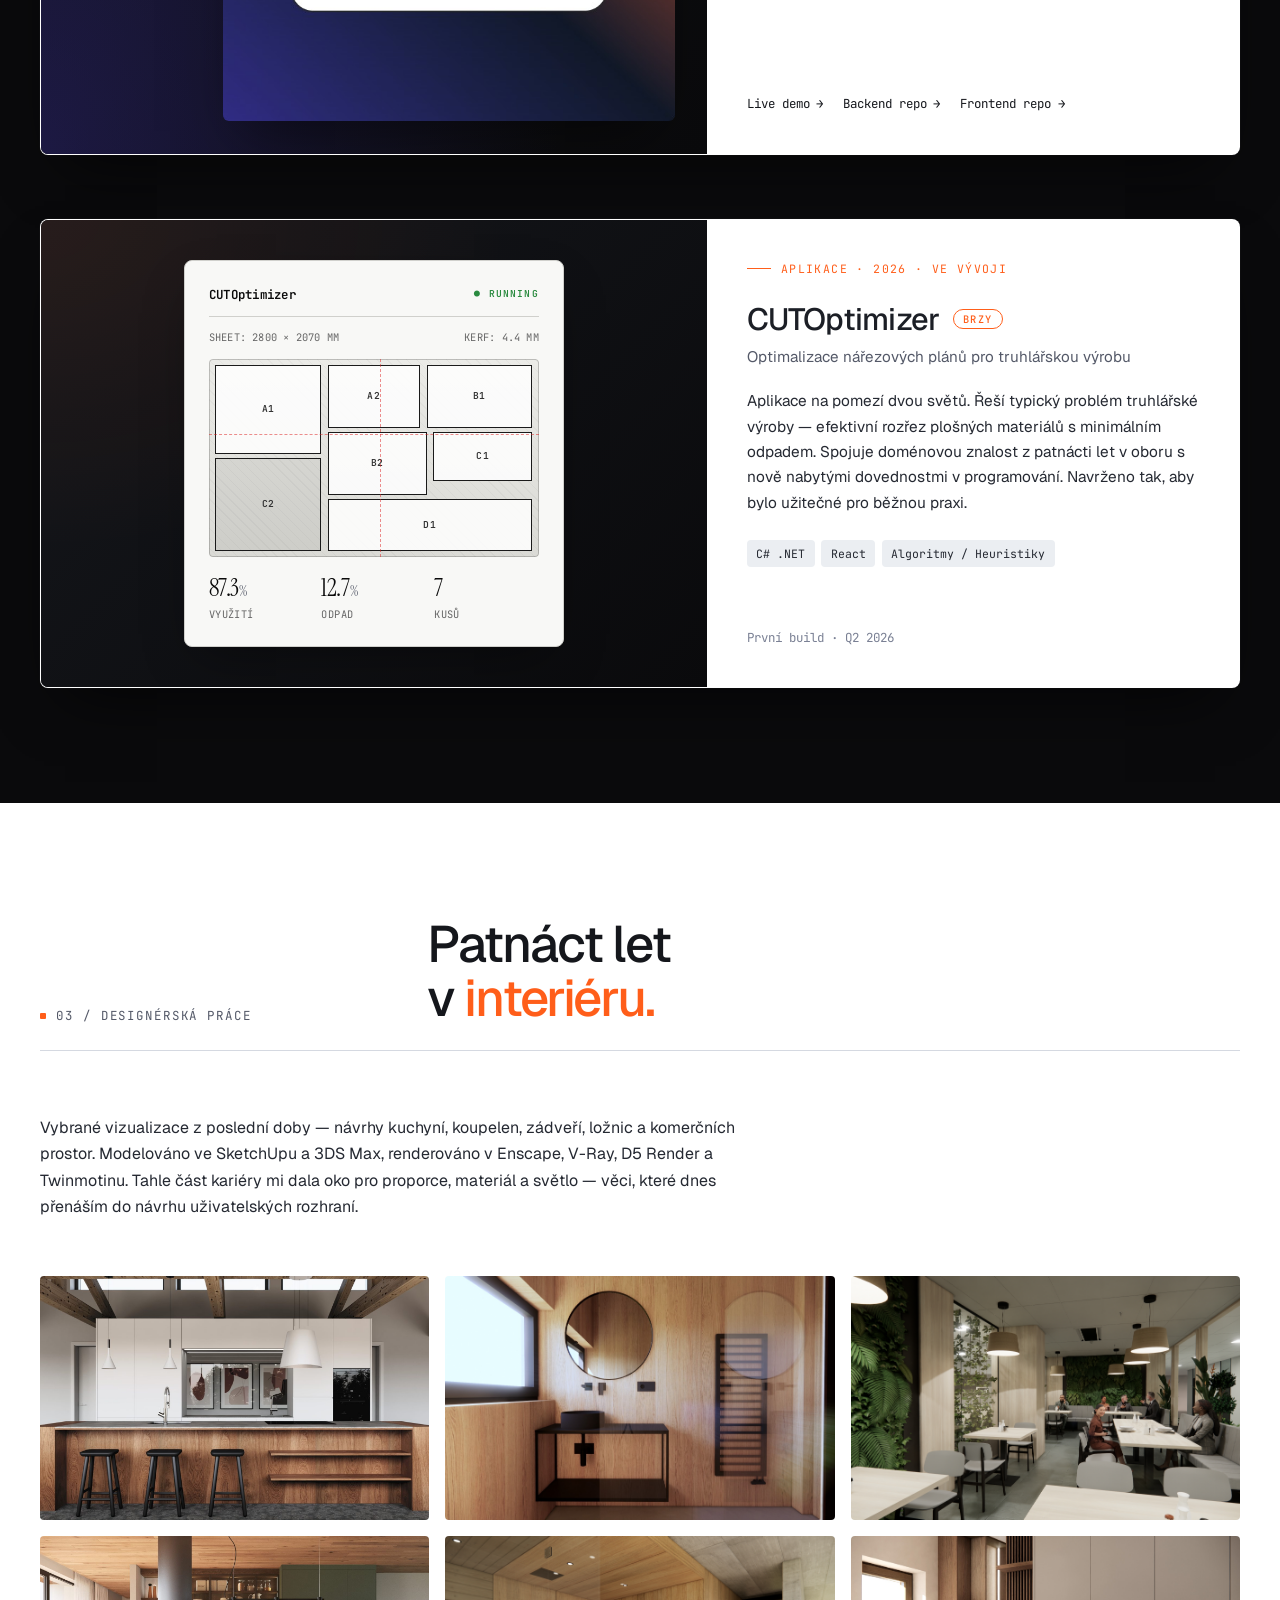
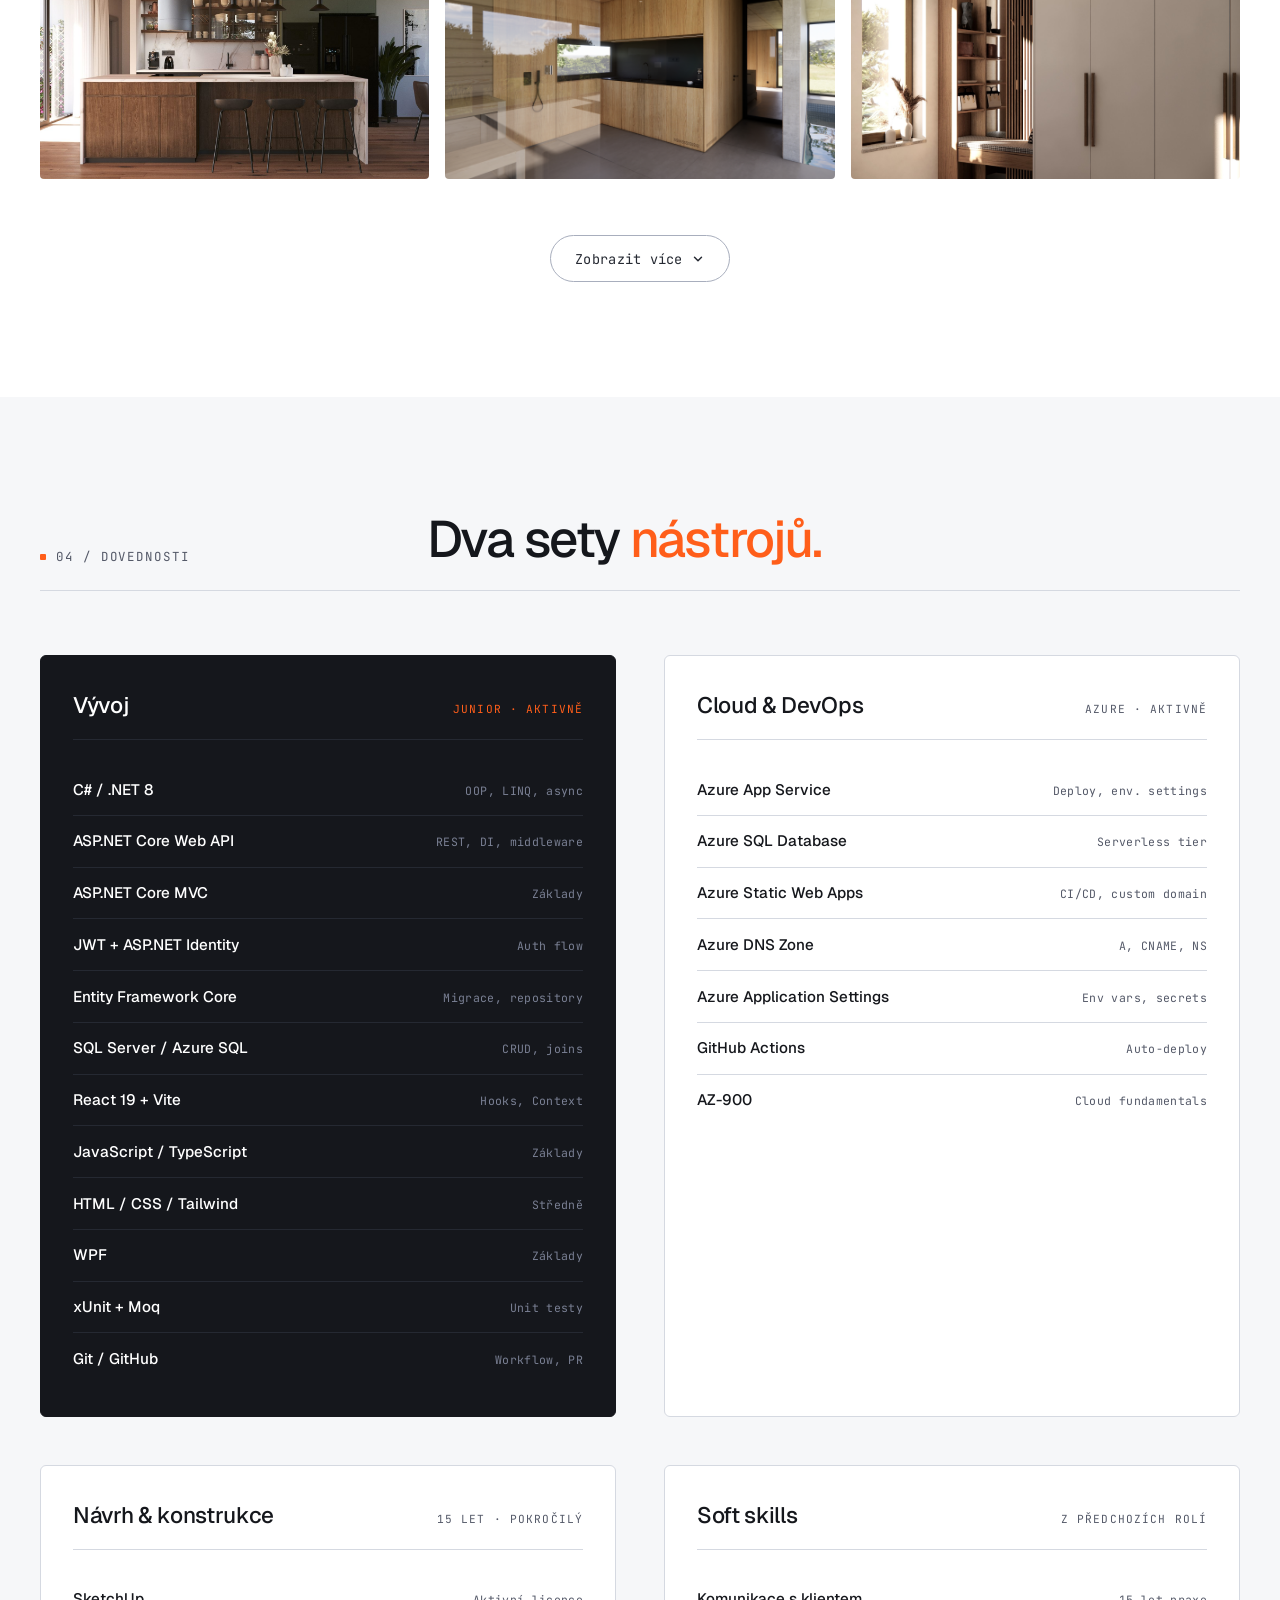
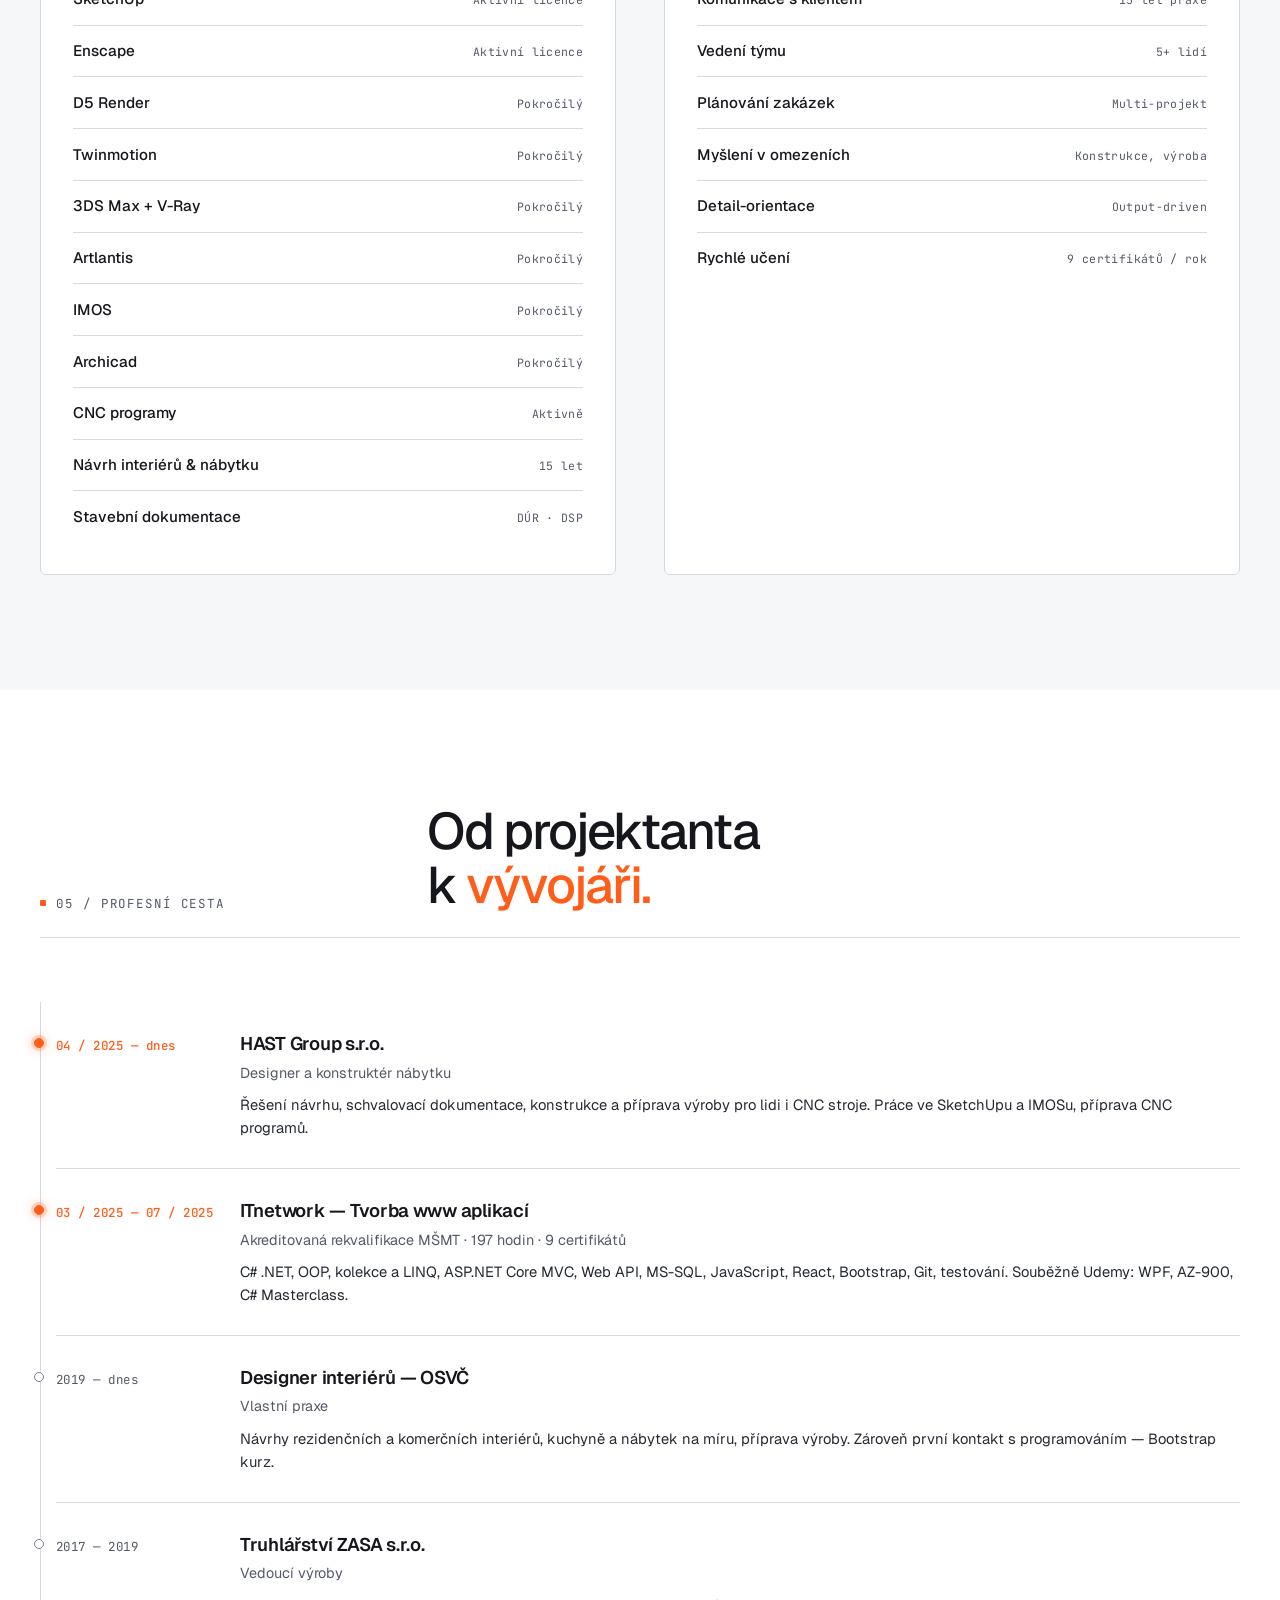
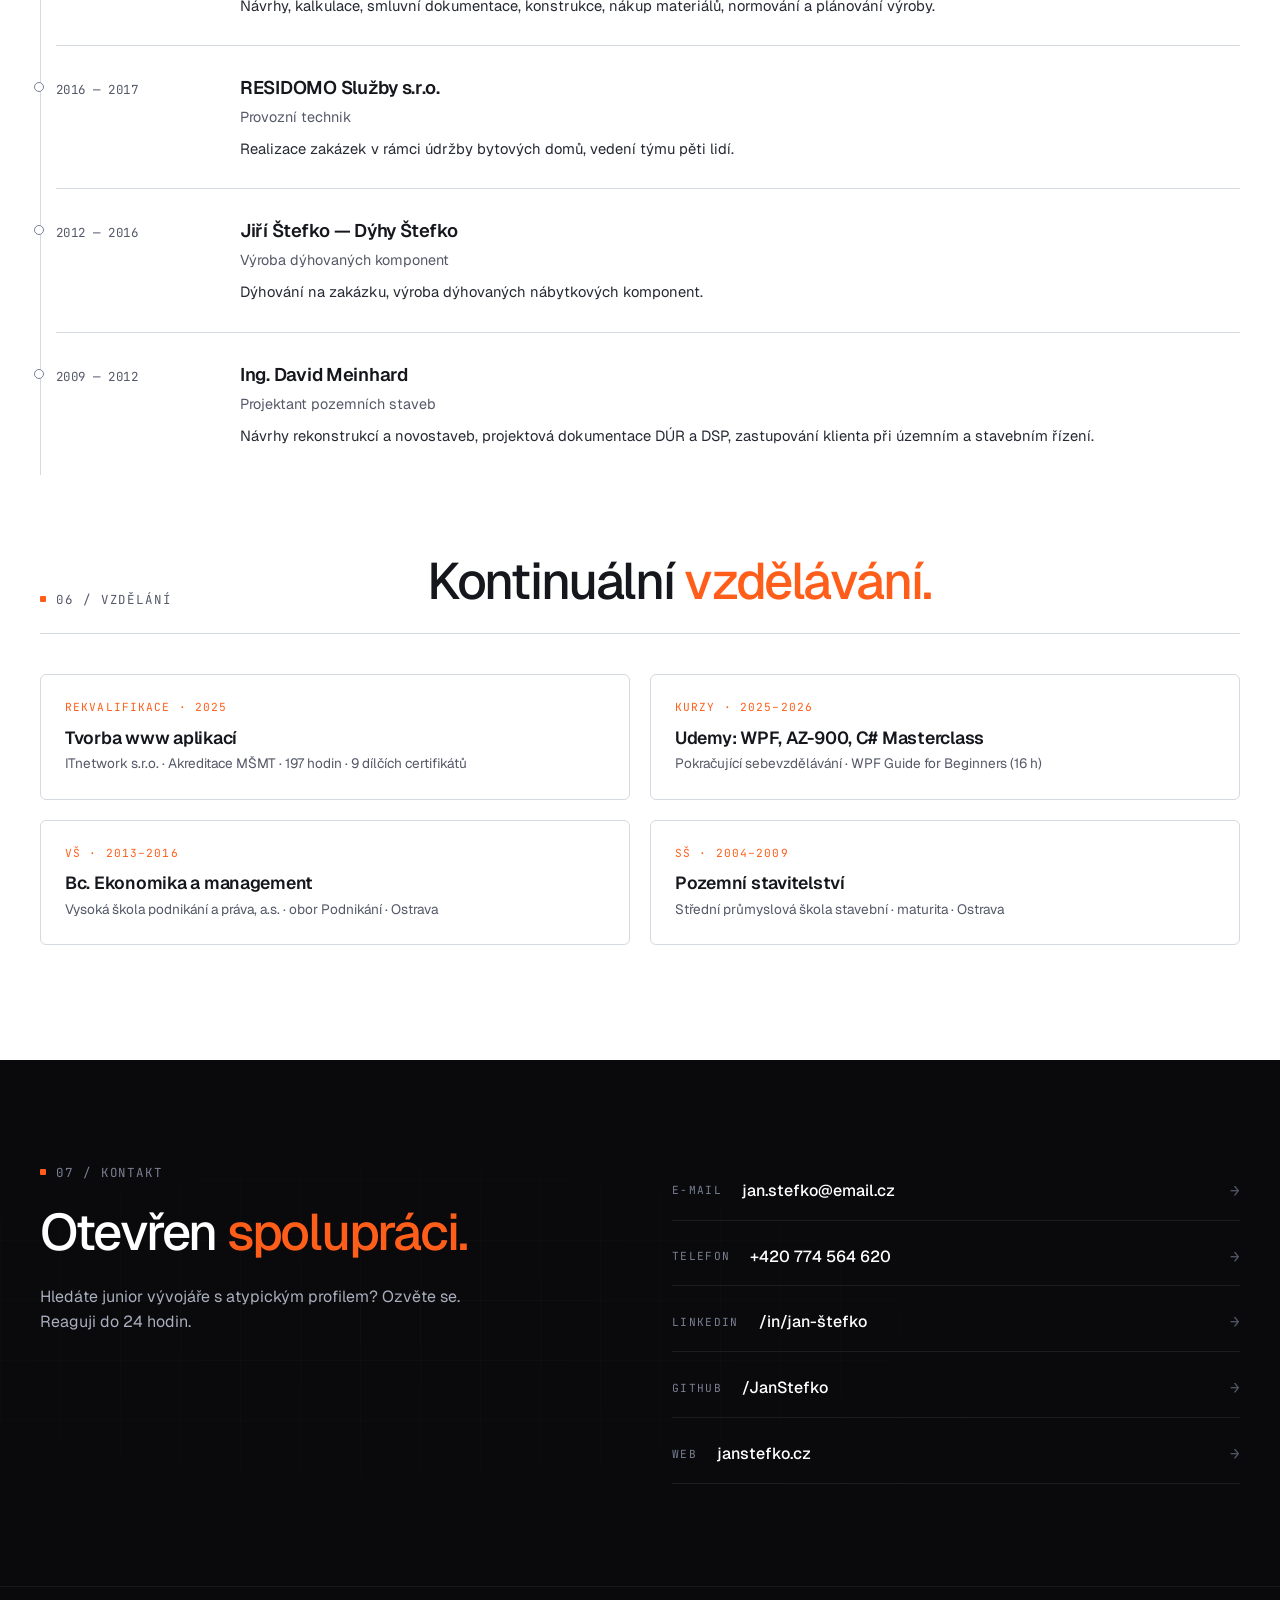
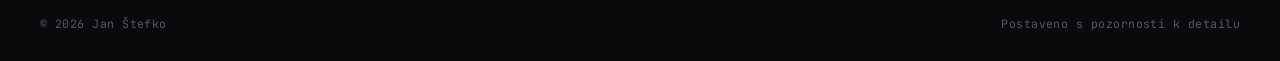
==== commit f06cc4a4: "Remake of whole code" ====
--- a/index.html
+++ b/index.html
@@ -3,8 +3,21 @@
 <head>
 <meta charset="UTF-8">
 <meta name="viewport" content="width=device-width, initial-scale=1.0">
-<title>Jan Štefko — Designer · Konstruktér · Vývojář</title>
-<meta name="description" content="Portfolio Jana Štefka. Designér a konstruktér s 15 lety praxe. Vývojář webových aplikací — C# .NET, ASP.NET Core, React.">
+<title>Jan Štefko — Junior Developer · Designer · Konstruktér</title>
+<meta name="description" content="Portfolio Jana Štefka. Junior C# .NET developer s patnáctiletou praxí v designu a konstrukci nábytku. Hledám pozici junior vývojáře.">
+
+<!-- Favicon: JŠ logo -->
+<link rel="icon" type="image/svg+xml" href="img/favicon.svg">
+
+<!-- Open Graph / LinkedIn / sociální sítě -->
+<meta property="og:type" content="website">
+<meta property="og:url" content="https://janstefko.cz/">
+<meta property="og:title" content="Jan Štefko — Junior Developer">
+<meta property="og:description" content="Junior C# .NET developer s 15 lety praxe v designu nábytku. Hledám pozici junior vývojáře.">
+<meta property="og:image" content="https://janstefko.cz/img/og-image.jpg">
+<meta property="og:locale" content="cs_CZ">
+<meta name="twitter:card" content="summary_large_image">
+
 <link rel="preconnect" href="https://fonts.googleapis.com">
 <link rel="preconnect" href="https://fonts.gstatic.com" crossorigin>
 <link href="https://fonts.googleapis.com/css2?family=Instrument+Serif:ital@0;1&family=Geist:wght@300;400;500;600;700&family=JetBrains+Mono:wght@400;500&display=swap" rel="stylesheet">
@@ -12,11 +25,12 @@
 </head>
 <body>
 
+<a id="top"></a>
 
 <!-- NAV -->
 <nav class="nav dark-mode" id="nav">
   <div class="container nav-inner">
-    <div class="nav-mark">JŠ_ / Štefko</div>
+    <a href="#top" class="nav-mark" aria-label="Nahoru">JŠ_ / Štefko</a>
     <ul class="nav-links">
       <li><a href="#about">O mně</a></li>
       <li><a href="#work">Projekty</a></li>
@@ -24,7 +38,12 @@
       <li><a href="#skills">Dovednosti</a></li>
       <li><a href="#path">Cesta</a></li>
     </ul>
-    <a class="nav-cta" href="#contact">Kontakt →</a>
+    <div class="nav-actions">
+      <a href="docs/Jan_Stefko_CV.pdf" target="_blank" rel="noopener" class="nav-cv" aria-label="Stáhnout CV (PDF)">
+        <span>CV</span>
+      </a>
+      <a class="nav-cta" href="#contact">Kontakt →</a>
+    </div>
   </div>
 </nav>
 
@@ -38,14 +57,14 @@
       <span></span><span></span><span></span>
     </div>
     <span class="ln"><span class="com">// CutOptimizer.cs</span></span>
-    <span class="ln"><span class="kw">public class</span> <span class="fn">Optimizer</span> <span class="pn">{</span></span>
-    <span class="ln">  <span class="kw">public</span> <span class="fn">Plan</span> <span class="fn">Solve</span><span class="pn">(</span></span>
-    <span class="ln">    <span class="fn">List</span><span class="pn">&lt;</span><span class="fn">Piece</span><span class="pn">&gt;</span> pieces<span class="pn">,</span></span>
-    <span class="ln">    <span class="fn">Board</span> board<span class="pn">)</span></span>
-    <span class="ln">  <span class="pn">{</span></span>
-    <span class="ln">    <span class="kw">var</span> waste <span class="pn">=</span> <span class="num">0.0</span><span class="pn">;</span></span>
-    <span class="ln">    <span class="kw">return</span> <span class="kw">new</span> <span class="fn">Plan</span><span class="pn">(...);</span></span>
-    <span class="ln">  <span class="pn">}</span></span>
+    <span class="ln"><span class="kw">public async</span> <span class="fn">Task</span><span class="pn">&lt;</span><span class="fn">OptimizeCutPlanResponse</span><span class="pn">&gt;</span> <span class="fn">OptimizeAsync</span><span class="pn">(</span></span>
+    <span class="ln">  <span class="fn">OptimizeCutPlanRequest</span> request<span class="pn">)</span></span>
+    <span class="ln"><span class="pn">{</span></span>
+    <span class="ln">  <span class="fn">ValidateRequest</span><span class="pn">(</span>request<span class="pn">);</span></span>
+    <span class="ln">  <span class="kw">var</span> material <span class="pn">=</span> <span class="kw">await</span> <span class="fn">GetSheetMaterialAsync</span><span class="pn">(...);</span></span>
+    <span class="ln">  <span class="kw">var</span> panels <span class="pn">=</span> <span class="fn">ExpandAndPreparePanels</span><span class="pn">(...);</span></span>
+    <span class="ln">  <span class="kw">var</span> result <span class="pn">=</span> <span class="fn">PackPanels</span><span class="pn">(</span>material<span class="pn">,</span> panels<span class="pn">);</span></span>
+    <span class="ln">  <span class="kw">return</span> <span class="fn">BuildResponse</span><span class="pn">(</span>result<span class="pn">);</span></span>
     <span class="ln"><span class="pn">}</span></span>
   </div>
 
@@ -66,9 +85,9 @@
       <span class="role">Konstruktér</span>
     </div>
     <p class="hero-lede">
-      Patnáct let návrhů interiérů, kuchyní a nábytku na míru.
+      Patnáct let návrhů interiérů a nábytku.
       Akreditovaná rekvalifikace a devět certifikátů z C# .NET, ASP.NET Core a Reactu za rok.
-      <strong>Hledám pozici junior vývojáře</strong>, ve které využiji obojí.
+      <strong>Hledám pozici junior vývojáře.</strong> Doménová znalost z designu a konstrukce je bonus.
     </p>
     <div class="hero-cta-row">
       <a href="#work" class="btn btn-primary">Zobrazit projekty</a>
@@ -90,7 +109,7 @@
       <span class="label">Certifikátů ITnetwork</span>
     </div>
     <div class="hero-stat">
-      <span class="num">'<span class="accent">25</span></span>
+      <span class="num"><span class="accent">2025</span></span>
       <span class="label">Start ve vývoji</span>
     </div>
   </div>
@@ -109,13 +128,13 @@
       </div>
       <div class="about-body reveal">
         <div class="about-tag-row">
-          <span class="about-tag primary">Vývojář</span>
-          <span class="about-tag">Designér interiérů</span>
-          <span class="about-tag">Konstruktér nábytku</span>
+          <span class="about-tag primary">#vývojář</span>
+          <span class="about-tag">#designér</span>
+          <span class="about-tag">#konstruktér</span>
         </div>
         <p>Začínal jsem jako projektant pozemních staveb. Pracoval ve výrobě, vedl tým, řídil zakázky. Od roku 2019 jsem na volné noze jako návrhář interiérů, od dubna 2025 také konstruktér nábytku v <strong>HAST Group s.r.o.</strong></p>
-        <p>V designu interiérů a nábytku jsem dosáhl bodu, kde vím, co potřebuji vědět. Programování mě lákalo dlouho. Loni jsem se rozhodl, že přechod do IT je další logický krok.</p>
-        <p>Za jeden rok jsem absolvoval <strong>akreditovanou rekvalifikaci MŠMT</strong> (197 hodin) a získal devět certifikátů z C# .NET, ASP.NET Core, MS-SQL, JavaScriptu, Reactu a Bootstrapu. Souběžně Udemy: WPF, AZ-900, C# Masterclass. Postavil jsem první funkční webovou aplikaci. Vše při zaměstnání na plný úvazek.</p>
+        <p>V designu interiérů a nábytku jsem dosáhl bodu, kde vím, co potřebuji vědět. Programování mě lákalo dlouho — první kurz Bootstrap jsem si dal už v roce 2019. Loni jsem se rozhodl, že přechod do IT je další logický krok.</p>
+        <p>Za jeden rok jsem absolvoval <strong>akreditovanou rekvalifikaci MŠMT</strong> (197 hodin) a získal devět certifikátů z C# .NET, ASP.NET Core, MS-SQL, JavaScriptu, Reactu a Bootstrapu. Souběžně Udemy: WPF, AZ-900, C# Masterclass. Postavil jsem first full-stack webovou aplikaci a nasadil ji do Azure cloudu. Vše při zaměstnání na plný úvazek.</p>
         <p>Z patnácti let v designu si přináším <strong>myšlení v rozměrech a omezeních</strong>, dotahování věcí do výroby a citlivost pro detail.</p>
         <div class="about-meta">
           <div class="about-meta-item">
@@ -141,7 +160,7 @@
 </section>
 
 <!-- PROJECTS -->
-<section class="section alt" id="work">
+<section class="section dark" id="work">
   <div class="container">
     <div class="section-header reveal">
       <div class="section-num">02 / Projekty</div>
@@ -157,24 +176,29 @@
           <img src="img/todo-login.jpg" alt="TODO App — přihlášení">
         </div>
         <div class="project-info">
-          <div class="project-tag">Webová aplikace · 2025</div>
+          <div class="project-tag">Full-stack webová aplikace · 2025</div>
           <h3 class="project-name">TODO App</h3>
-          <p class="project-subtitle">Správa úkolů s autentizací uživatelů</p>
+          <p class="project-subtitle">Multi-user správa úkolů s JWT autentizací</p>
           <p class="project-desc">
-            Plnohodnotná webová aplikace pro správu úkolů. Registrace,
-            přihlášení, perzistence v MS-SQL databázi. ASP.NET Core MVC
-            s vlastním layoutem, validací a přístupovou logikou.
-            Důraz na čisté UI a srozumitelné stavy.
+            Plnohodnotná full-stack aplikace pro správu úkolů. Backend v ASP.NET Core 8 Web API
+            s JWT autentizací a ASP.NET Identity. Frontend v Reactu s Vite a Tailwindem.
+            Persistence v Azure SQL Database, deploy na Azure App Service a Static Web Apps.
+            Vlastní doména, automatický CI/CD přes GitHub Actions, unit testy přes xUnit + Moq.
           </p>
           <div class="project-stack">
-            <span>C# .NET</span>
-            <span>ASP.NET Core MVC</span>
-            <span>Entity Framework</span>
-            <span>MS-SQL</span>
-            <span>HTML / CSS</span>
+            <span>C# / .NET 8</span>
+            <span>ASP.NET Core Web API</span>
+            <span>JWT + Identity</span>
+            <span>EF Core</span>
+            <span>Azure SQL</span>
+            <span>React 19</span>
+            <span>Tailwind</span>
+            <span>xUnit</span>
           </div>
           <div class="project-links">
-            <span class="disabled">Live demo · připravuje se</span>
+            <a href="https://todo.janstefko.cz" target="_blank" rel="noopener">Live demo</a>
+            <a href="https://github.com/JanStefko/TODOApp.Backend" target="_blank" rel="noopener">Backend repo</a>
+            <a href="https://github.com/JanStefko/TODOApp.Frontend" target="_blank" rel="noopener">Frontend repo</a>
           </div>
         </div>
       </article>
@@ -182,22 +206,31 @@
       <!-- CUTOPTIMIZER -->
       <article class="project reveal">
         <div class="project-visual">
-          <div class="cut-preview" aria-hidden="true">
+          <div class="cut-preview cut-preview-mono" aria-hidden="true">
             <div class="cut-preview-header">
               <strong>CUTOptimizer</strong>
               <span class="badge-running">● RUNNING</span>
             </div>
-            <div class="cut-board">
-              <div class="piece a"></div>
-              <div class="piece b"></div>
-              <div class="piece c"></div>
-              <div class="piece d"></div>
-              <div class="piece e"></div>
+            <div class="cut-preview-meta">
+              <span>Sheet: 2800 × 2070 mm</span>
+              <span>Kerf: 4.4 mm</span>
+            </div>
+            <div class="cut-board cut-board-mono">
+              <div class="piece m1" data-label="A1"></div>
+              <div class="piece m2" data-label="A2"></div>
+              <div class="piece m3" data-label="B1"></div>
+              <div class="piece m4" data-label="B2"></div>
+              <div class="piece m5" data-label="C1"></div>
+              <div class="piece m6" data-label="C2"></div>
+              <div class="piece m7" data-label="D1"></div>
+              <!-- Saw lines (dimension marks) -->
+              <div class="saw-line saw-h" style="top: 38%;"></div>
+              <div class="saw-line saw-v" style="left: 52%;"></div>
             </div>
             <div class="cut-stats">
-              <div><strong>87.3%</strong>Využití</div>
-              <div><strong class="green">12.7%</strong>Odpad</div>
-              <div><strong>5</strong>Kusů</div>
+              <div><strong>87.3<span class="unit">%</span></strong>Využití</div>
+              <div><strong>12.7<span class="unit">%</span></strong>Odpad</div>
+              <div><strong>7</strong>Kusů</div>
             </div>
           </div>
         </div>
@@ -217,7 +250,7 @@
           </p>
           <div class="project-stack">
             <span>C# .NET</span>
-            <span>WPF</span>
+            <span>React</span>
             <span>Algoritmy / Heuristiky</span>
           </div>
           <div class="project-links">
@@ -238,20 +271,139 @@
       <h2 class="section-title">Patnáct let<br>v <span class="accent">interiéru.</span></h2>
     </div>
     <p class="design-intro reveal">
-      Vybrané vizualizace z poslední doby — návrhy kuchyní, obytných prostor a kanceláří.
-      Modelováno ve SketchUpu, renderováno v Enscape, případně 3DS Max + V-Ray, D5 Render
-      nebo Twinmotion. Tahle část kariéry mi dala oko pro proporce, materiál a světlo —
+      Vybrané vizualizace z poslední doby — návrhy kuchyní, koupelen, zádveří, ložnic
+      a komerčních prostor. Modelováno ve SketchUpu a 3DS Max, renderováno v Enscape, V-Ray,
+      D5 Render a Twinmotinu. Tahle část kariéry mi dala oko pro proporce, materiál a světlo —
       věci, které dnes přenáším do návrhu uživatelských rozhraní.
     </p>
-    <div class="gallery reveal">
-      <figure class="g1"><img src="img/viz-2.jpg" alt="Kuchyň s ostrůvkem" loading="lazy"><figcaption>Kuchyň s ostrůvkem · 2025</figcaption></figure>
-      <figure class="g2"><img src="img/viz-4.jpg" alt="Skandinávská kuchyň" loading="lazy"><figcaption>Skandinávská kuchyň</figcaption></figure>
-      <figure class="g3"><img src="img/viz-6.jpg" alt="Kuchyňská linka pod krovem" loading="lazy"><figcaption>Loft kuchyň</figcaption></figure>
-      <figure class="g4"><img src="img/viz-7.jpg" alt="Pracovna" loading="lazy"><figcaption>Privátní kancelář</figcaption></figure>
-      <figure class="g5"><img src="img/viz-5.jpg" alt="Vestavěná skříň" loading="lazy"><figcaption>Vestavěné úložiště se spotřebiči</figcaption></figure>
-    </div>
+
+    <!-- Top 6 - vidět hned -->
+    <div class="gallery gallery-top reveal">
+      <figure class="gx" data-full="img/gallery-kuchyne-loft.jpg">
+        <img src="img/gallery-kuchyne-loft.jpg" alt="Loft kuchyň" loading="lazy">
+        <figcaption>Loft kuchyň</figcaption>
+      </figure>
+      <figure class="gx" data-full="img/gallery-koupelna.jpg">
+        <img src="img/gallery-koupelna.jpg" alt="Koupelna v dřevě" loading="lazy">
+        <figcaption>Koupelna v dřevě</figcaption>
+      </figure>
+      <figure class="gx" data-full="img/gallery-jidelna.jpg">
+        <img src="img/gallery-jidelna.jpg" alt="Firemní jídelna" loading="lazy">
+        <figcaption>Firemní jídelna · Komerční</figcaption>
+      </figure>
+      <figure class="gx" data-full="img/gallery-uloziste.jpg">
+        <img src="img/gallery-uloziste.jpg" alt="Kuchyně v rodinném domě" loading="lazy">
+        <figcaption>Kuchyně v rodinném domě</figcaption>
+      </figure>
+      <figure class="gx" data-full="img/gallery-pruhled.jpg">
+        <img src="img/gallery-pruhled.jpg" alt="Industriální průhled se zástěnou" loading="lazy">
+        <figcaption>Industriální průhled</figcaption>
+      </figure>
+      <figure class="gx" data-full="img/gallery-zadveri-db.jpg">
+        <img src="img/gallery-zadveri-db.jpg" alt="Zádveří s vestavěnou skříní" loading="lazy">
+        <figcaption>Zádveří · vestavěná skříň</figcaption>
+      </figure>
+    </div>
+
+    <!-- Hidden: round 1 (po prvním rozkliknutí) -->
+    <div class="gallery gallery-more gallery-hidden" id="gallery-more-1">
+      <figure class="gx" data-full="img/gallery-kuchyne-ostruvek.jpg">
+        <img src="img/gallery-kuchyne-ostruvek.jpg" alt="Kuchyň s ostrůvkem" loading="lazy">
+        <figcaption>Kuchyň s ostrůvkem</figcaption>
+      </figure>
+      <figure class="gx" data-full="img/gallery-knihovna.jpg">
+        <img src="img/gallery-knihovna.jpg" alt="Vestavěná knihovna s výhledem" loading="lazy">
+        <figcaption>Knihovna s výhledem</figcaption>
+      </figure>
+      <figure class="gx" data-full="img/gallery-obyvak.jpg">
+        <img src="img/gallery-obyvak.jpg" alt="Obývák s kachlovými kamny" loading="lazy">
+        <figcaption>Obývák · venkovský styl</figcaption>
+      </figure>
+      <figure class="gx" data-full="img/gallery-loznice-rk.jpg">
+        <img src="img/gallery-loznice-rk.jpg" alt="Podkrovní ložnice" loading="lazy">
+        <figcaption>Podkrovní ložnice</figcaption>
+      </figure>
+      <figure class="gx" data-full="img/gallery-kuchyne-skandi.jpg">
+        <img src="img/gallery-kuchyne-skandi.jpg" alt="Skandinávská kuchyň" loading="lazy">
+        <figcaption>Skandinávská kuchyň</figcaption>
+      </figure>
+      <figure class="gx" data-full="img/gallery-kancelar.jpg">
+        <img src="img/gallery-kancelar.jpg" alt="Privátní kancelář" loading="lazy">
+        <figcaption>Privátní kancelář</figcaption>
+      </figure>
+      <figure class="gx" data-full="img/gallery-kuchyne-ld.jpg">
+        <img src="img/gallery-kuchyne-ld.jpg" alt="Moderní kuchyň" loading="lazy">
+        <figcaption>Moderní kuchyň · bílá s dřevem</figcaption>
+      </figure>
+      <figure class="gx" data-full="img/gallery-kuchyne-ph.jpg">
+        <img src="img/gallery-kuchyne-ph.jpg" alt="Klasická kuchyň" loading="lazy">
+        <figcaption>Klasická kuchyň</figcaption>
+      </figure>
+    </div>
+
+    <!-- Toggle 1 -->
+    <button class="gallery-toggle" data-target="gallery-more-1" aria-expanded="false">
+      <span class="toggle-text-show">Zobrazit více</span>
+      <span class="toggle-text-hide">Skrýt</span>
+      <svg width="14" height="14" viewBox="0 0 24 24" fill="none" stroke="currentColor" stroke-width="2.5" stroke-linecap="round" stroke-linejoin="round"><polyline points="6 9 12 15 18 9"/></svg>
+    </button>
+
+    <!-- Hidden: round 2 (po druhém rozkliknutí) -->
+    <div class="gallery gallery-more gallery-hidden" id="gallery-more-2">
+      <figure class="gx" data-full="img/gallery-zadveri-tc.jpg">
+        <img src="img/gallery-zadveri-tc.jpg" alt="Industriální zádveří" loading="lazy">
+        <figcaption>Industriální zádveří</figcaption>
+      </figure>
+      <figure class="gx" data-full="img/gallery-zadveri-mh.jpg">
+        <img src="img/gallery-zadveri-mh.jpg" alt="Zádveří s dřevěnou stěnou" loading="lazy">
+        <figcaption>Zádveří · dřevěná stěna</figcaption>
+      </figure>
+      <figure class="gx" data-full="img/gallery-garsonka-7.jpg">
+        <img src="img/gallery-garsonka-7.jpg" alt="Garsonka — obývací zóna" loading="lazy">
+        <figcaption>Garsonka · obývací zóna</figcaption>
+      </figure>
+      <figure class="gx" data-full="img/gallery-garsonka-5.jpg">
+        <img src="img/gallery-garsonka-5.jpg" alt="Garsonka — jídelní stůl" loading="lazy">
+        <figcaption>Garsonka · jídelní stůl</figcaption>
+      </figure>
+      <figure class="gx" data-full="img/gallery-loznice-pl.jpg">
+        <img src="img/gallery-loznice-pl.jpg" alt="Ložnice s dřevěným podhledem" loading="lazy">
+        <figcaption>Ložnice · dřevěný podhled</figcaption>
+      </figure>
+      <figure class="gx" data-full="img/gallery-navrh.jpg">
+        <img src="img/gallery-navrh.jpg" alt="Návrh kuchyně - bílá s dřevem" loading="lazy">
+        <figcaption>Kuchyňský návrh</figcaption>
+      </figure>
+      <figure class="gx" data-full="img/gallery-p2.jpg">
+        <img src="img/gallery-p2.jpg" alt="Moderní kuchyň s ostrůvkem" loading="lazy">
+        <figcaption>Kuchyň s ostrůvkem · varianta</figcaption>
+      </figure>
+    </div>
+
+    <!-- Toggle 2 -->
+    <button class="gallery-toggle gallery-toggle-2 gallery-toggle-hidden" data-target="gallery-more-2" aria-expanded="false">
+      <span class="toggle-text-show">Zobrazit ještě více</span>
+      <span class="toggle-text-hide">Skrýt</span>
+      <svg width="14" height="14" viewBox="0 0 24 24" fill="none" stroke="currentColor" stroke-width="2.5" stroke-linecap="round" stroke-linejoin="round"><polyline points="6 9 12 15 18 9"/></svg>
+    </button>
+
   </div>
 </section>
+
+<!-- LIGHTBOX -->
+<div class="lightbox" id="lightbox" aria-hidden="true">
+  <button class="lightbox-close" aria-label="Zavřít">
+    <svg width="24" height="24" viewBox="0 0 24 24" fill="none" stroke="currentColor" stroke-width="2" stroke-linecap="round" stroke-linejoin="round"><line x1="18" y1="6" x2="6" y2="18"/><line x1="6" y1="6" x2="18" y2="18"/></svg>
+  </button>
+  <button class="lightbox-prev" aria-label="Předchozí">
+    <svg width="32" height="32" viewBox="0 0 24 24" fill="none" stroke="currentColor" stroke-width="2" stroke-linecap="round" stroke-linejoin="round"><polyline points="15 18 9 12 15 6"/></svg>
+  </button>
+  <button class="lightbox-next" aria-label="Další">
+    <svg width="32" height="32" viewBox="0 0 24 24" fill="none" stroke="currentColor" stroke-width="2" stroke-linecap="round" stroke-linejoin="round"><polyline points="9 18 15 12 9 6"/></svg>
+  </button>
+  <img class="lightbox-img" src="" alt="">
+  <div class="lightbox-caption"></div>
+</div>
 
 <!-- SKILLS -->
 <section class="section alt" id="skills">
@@ -268,17 +420,34 @@
           <span class="skill-meta">Junior · aktivně</span>
         </div>
         <ul class="skill-list">
-          <li><span class="name">C# / .NET</span><span class="level">Základy + OOP</span></li>
+          <li><span class="name">C# / .NET 8</span><span class="level">OOP, LINQ, async</span></li>
+          <li><span class="name">ASP.NET Core Web API</span><span class="level">REST, DI, middleware</span></li>
           <li><span class="name">ASP.NET Core MVC</span><span class="level">Základy</span></li>
-          <li><span class="name">ASP.NET Core Web API</span><span class="level">Základy</span></li>
+          <li><span class="name">JWT + ASP.NET Identity</span><span class="level">Auth flow</span></li>
+          <li><span class="name">Entity Framework Core</span><span class="level">Migrace, repository</span></li>
+          <li><span class="name">SQL Server / Azure SQL</span><span class="level">CRUD, joins</span></li>
+          <li><span class="name">React 19 + Vite</span><span class="level">Hooks, Context</span></li>
+          <li><span class="name">JavaScript / TypeScript</span><span class="level">Základy</span></li>
+          <li><span class="name">HTML / CSS / Tailwind</span><span class="level">Středně</span></li>
           <li><span class="name">WPF</span><span class="level">Základy</span></li>
-          <li><span class="name">MS-SQL / T-SQL</span><span class="level">Základy</span></li>
-          <li><span class="name">Entity Framework</span><span class="level">Základy</span></li>
-          <li><span class="name">JavaScript</span><span class="level">Základy</span></li>
-          <li><span class="name">React</span><span class="level">Základy</span></li>
-          <li><span class="name">HTML / CSS / Bootstrap</span><span class="level">Středně</span></li>
-          <li><span class="name">Git</span><span class="level">Základy</span></li>
-          <li><span class="name">Azure (AZ-900)</span><span class="level">Základy</span></li>
+          <li><span class="name">xUnit + Moq</span><span class="level">Unit testy</span></li>
+          <li><span class="name">Git / GitHub</span><span class="level">Workflow, PR</span></li>
+        </ul>
+      </div>
+
+      <div class="skill-block reveal">
+        <div class="skill-block-head">
+          <h3>Cloud & DevOps</h3>
+          <span class="skill-meta">Azure · aktivně</span>
+        </div>
+        <ul class="skill-list">
+          <li><span class="name">Azure App Service</span><span class="level">Deploy, env. settings</span></li>
+          <li><span class="name">Azure SQL Database</span><span class="level">Serverless tier</span></li>
+          <li><span class="name">Azure Static Web Apps</span><span class="level">CI/CD, custom domain</span></li>
+          <li><span class="name">Azure DNS Zone</span><span class="level">A, CNAME, NS</span></li>
+          <li><span class="name">Azure Application Settings</span><span class="level">Env vars, secrets</span></li>
+          <li><span class="name">GitHub Actions</span><span class="level">Auto-deploy</span></li>
+          <li><span class="name">AZ-900</span><span class="level">Cloud fundamentals</span></li>
         </ul>
       </div>
 
@@ -302,6 +471,21 @@
         </ul>
       </div>
 
+      <div class="skill-block reveal">
+        <div class="skill-block-head">
+          <h3>Soft skills</h3>
+          <span class="skill-meta">Z předchozích rolí</span>
+        </div>
+        <ul class="skill-list">
+          <li><span class="name">Komunikace s klientem</span><span class="level">15 let praxe</span></li>
+          <li><span class="name">Vedení týmu</span><span class="level">5+ lidí</span></li>
+          <li><span class="name">Plánování zakázek</span><span class="level">Multi-projekt</span></li>
+          <li><span class="name">Myšlení v omezeních</span><span class="level">Konstrukce, výroba</span></li>
+          <li><span class="name">Detail-orientace</span><span class="level">Output-driven</span></li>
+          <li><span class="name">Rychlé učení</span><span class="level">9 certifikátů / rok</span></li>
+        </ul>
+      </div>
+
     </div>
   </div>
 </section>
@@ -320,8 +504,8 @@
         <div class="tl-date">04 / 2025 — dnes</div>
         <div class="tl-content">
           <h4>HAST Group s.r.o.</h4>
-          <div class="tl-role">Konstruktér a designér nábytku</div>
-          <p>Návrhy ve SketchUpu a IMOSu, dokumentace pro schválení i pro výrobu, příprava CNC programů.</p>
+          <div class="tl-role">Designer a konstruktér nábytku</div>
+          <p>Řešení návrhu, schvalovací dokumentace, konstrukce a příprava výroby pro lidi i CNC stroje. Práce ve SketchUpu a IMOSu, příprava CNC programů.</p>
         </div>
       </div>
 
@@ -329,7 +513,7 @@
         <div class="tl-date">03 / 2025 — 07 / 2025</div>
         <div class="tl-content">
           <h4>ITnetwork — Tvorba www aplikací</h4>
-          <div class="tl-role">Akreditovaná rekvalifikace MŠMT · 197 hodin</div>
+          <div class="tl-role">Akreditovaná rekvalifikace MŠMT · 197 hodin · 9 certifikátů</div>
           <p>C# .NET, OOP, kolekce a LINQ, ASP.NET Core MVC, Web API, MS-SQL, JavaScript, React, Bootstrap, Git, testování. Souběžně Udemy: WPF, AZ-900, C# Masterclass.</p>
         </div>
       </div>
@@ -339,7 +523,7 @@
         <div class="tl-content">
           <h4>Designer interiérů — OSVČ</h4>
           <div class="tl-role">Vlastní praxe</div>
-          <p>Návrhy rezidenčních a komerčních interiérů, kuchyně a nábytek na míru, příprava výroby.</p>
+          <p>Návrhy rezidenčních a komerčních interiérů, kuchyně a nábytek na míru, příprava výroby. Zároveň první kontakt s programováním — Bootstrap kurz.</p>
         </div>
       </div>
 
@@ -437,17 +621,17 @@
         </div>
         <span class="arrow">→</span>
       </a>
-      <a class="contact-item" href="#" target="_blank" rel="noopener" data-edit="LinkedIn URL">
+      <a class="contact-item" href="https://www.linkedin.com/in/jan-%C5%A1tefko-604263304/" target="_blank" rel="noopener">
         <div class="contact-row">
           <span class="label">LinkedIn</span>
-          <span class="value">/in/jan-stefko</span>
+          <span class="value">/in/jan-štefko</span>
         </div>
         <span class="arrow">→</span>
       </a>
-      <a class="contact-item" href="#" target="_blank" rel="noopener" data-edit="GitHub URL">
+      <a class="contact-item" href="https://github.com/JanStefko" target="_blank" rel="noopener">
         <div class="contact-row">
           <span class="label">GitHub</span>
-          <span class="value">/jan-stefko</span>
+          <span class="value">/JanStefko</span>
         </div>
         <span class="arrow">→</span>
       </a>
--- a/css/style.css
+++ b/css/style.css
@@ -82,12 +82,18 @@
 }
 .nav-mark {
   font-family: var(--font-mono);
-  font-size: 0.82rem;
+  font-size: 0.95rem;
   letter-spacing: 0.02em;
-  font-weight: 500;
+  font-weight: 600;
   display: flex;
   align-items: center;
   gap: 0.6rem;
+  text-decoration: none;
+  color: inherit;
+  transition: color 0.2s;
+}
+.nav-mark:hover {
+  color: var(--orange);
 }
 .nav-mark::before {
   content: '';
@@ -102,8 +108,8 @@
   gap: 2rem;
   list-style: none;
   font-family: var(--font-mono);
-  font-size: 0.78rem;
-  letter-spacing: 0.02em;
+  font-size: 0.8rem;
+  letter-spacing: 0.04em;
 }
 .nav-links a {
   text-decoration: none;
@@ -122,12 +128,43 @@
   transition: width 0.3s ease;
 }
 .nav-links a:hover::after { width: 100%; }
+.nav-actions {
+  display: flex;
+  align-items: center;
+  gap: 0.85rem;
+}
+
+.nav-cv {
+  display: inline-flex;
+  align-items: center;
+  gap: 0.4rem;
+  padding: 0.55rem 1rem;
+  background: var(--orange);
+  color: var(--white) !important;
+  font-family: var(--font-mono);
+  font-size: 0.85rem;
+  font-weight: 600;
+  letter-spacing: 0.04em;
+  border-radius: 999px;
+  text-decoration: none;
+  transition: background 0.2s, transform 0.2s, box-shadow 0.2s;
+  border: 1px solid var(--orange);
+  box-shadow: 0 4px 14px rgba(255, 94, 26, 0.25);
+}
+.nav-cv:hover {
+  background: var(--orange-deep);
+  border-color: var(--orange-deep);
+  transform: translateY(-1px);
+  box-shadow: 0 6px 18px rgba(255, 94, 26, 0.35);
+}
+.nav-cv svg { flex-shrink: 0; }
+
 .nav-cta {
   font-family: var(--font-mono);
-  font-size: 0.78rem;
+  font-size: 0.9rem;
   text-decoration: none;
   border: 1px solid currentColor;
-  padding: 0.5rem 1rem;
+  padding: 0.55rem 1.1rem;
   border-radius: 999px;
   transition: background 0.2s, color 0.2s, border-color 0.2s;
   white-space: nowrap;
@@ -137,6 +174,10 @@
 
 @media (max-width: 800px) {
   .nav-links { display: none; }
+}
+@media (max-width: 720px) {
+  .nav-cv { padding: 0.5rem 0.85rem; font-size: 0.78rem; }
+  .nav-cta { padding: 0.5rem 0.9rem; font-size: 0.82rem; }
 }
 
 /* ========================================
@@ -150,7 +191,7 @@
   overflow: hidden;
   display: flex;
   align-items: center;
-  padding: 8rem 0 5rem;
+  
 }
 
 /* Background grid */
@@ -173,7 +214,7 @@
   right: 0;
   bottom: 0;
   width: 55%;
-  background-image: url('../img/viz-2.jpg');
+  background-image: url('../img/gallery-kuchyne-ostruvek.jpg');
   background-size: cover;
   background-position: center left;
   opacity: 0.35;
@@ -208,6 +249,13 @@
   z-index: 2;
   box-shadow: 0 30px 80px -20px rgba(0,0,0,0.6), 0 0 0 1px rgba(255,94,26,0.04);
   overflow: hidden;
+  opacity: 0.35;
+  filter: blur(0.5px);
+  transition: opacity 0.4s ease, filter 0.4s ease;
+}
+.hero-code:hover {
+  opacity: 0.7;
+  filter: blur(0);
 }
 .hero-code::before {
   content: '';
@@ -254,6 +302,11 @@
   z-index: 3;
   max-width: 60rem;
 }
+
+.hero .container.hero-content {
+  max-width: 1480px;
+  padding-left: clamp(1.25rem, 2.5vw, 2rem);
+}
 .hero-eyebrow {
   font-family: var(--font-mono);
   font-size: 0.72rem;
@@ -286,7 +339,7 @@
 
 .hero-title {
   font-family: var(--font-sans);
-  font-size: clamp(3.2rem, 9vw, 8rem);
+  font-size: clamp(2.5rem, 6vw, 5.2rem);
   line-height: 0.95;
   letter-spacing: -0.045em;
   font-weight: 500;
@@ -364,8 +417,8 @@
 .hero-stats {
   position: absolute;
   bottom: 2rem;
-  left: clamp(1.25rem, 3.5vw, 2.5rem);
-  right: clamp(1.25rem, 3.5vw, 2.5rem);
+  left: clamp(2rem, 5vw, 4rem);
+  right: clamp(2rem, 5vw, 4rem);
   display: grid;
   grid-template-columns: repeat(4, 1fr);
   gap: 1rem;
@@ -403,6 +456,13 @@
   background: var(--white);
 }
 .section.alt { background: var(--slate-50); }
+.section.dark {
+  background: var(--black);
+  color: var(--white);
+}
+.section.dark .section-title { color: var(--white); }
+.section.dark .section-num { color: var(--slate-400); }
+.section.dark .section-header { border-bottom-color: var(--slate-700); }
 
 .section-header {
   display: grid;
@@ -458,15 +518,28 @@
 }
 .about-portrait {
   position: relative;
-  aspect-ratio: 4/5;
+  aspect-ratio: 1/1;
   background: var(--slate-100);
   border-radius: 4px;
   overflow: hidden;
+  max-width: 380px;
+}
+@media (max-width: 900px) {
+  .about-portrait {
+    max-width: 280px;
+    margin: 0 auto;
+  }
+}
+@media (max-width: 500px) {
+  .about-portrait {
+    max-width: 240px;
+  }
 }
 .about-portrait img {
   width: 100%;
   height: 100%;
   object-fit: cover;
+  object-position: center 30%;
   filter: grayscale(100%) contrast(1.05);
   transition: filter 0.6s ease;
 }
@@ -486,21 +559,29 @@
 .about-tag-row {
   display: flex;
   flex-wrap: wrap;
-  gap: 0.5rem;
+  gap: 1.25rem;
   margin-bottom: 2rem;
+  padding-top: 0.5rem;
+}
+@media (min-width: 901px) {
+  .about-tag-row {
+    padding-top: 1rem;
+  }
 }
 .about-tag {
   font-family: var(--font-mono);
-  font-size: 0.72rem;
+  font-size: 0.75rem;
   letter-spacing: 0.04em;
-  padding: 0.35rem 0.75rem;
-  border-radius: 4px;
-  background: var(--slate-100);
-  color: var(--slate-700);
+  color: var(--slate-500);
+  background: transparent;
+  padding: 0;
+  border-radius: 0;
+  cursor: default;
 }
 .about-tag.primary {
-  background: var(--slate-900);
-  color: var(--white);
+  color: var(--orange);
+  font-weight: 600;
+  background: transparent;
 }
 .about-body p {
   font-size: clamp(1rem, 1.2vw, 1.1rem);
@@ -547,18 +628,26 @@
 .project {
   display: grid;
   grid-template-columns: 5fr 4fr;
-  gap: 3rem;
+  gap: 0;
   align-items: stretch;
   background: var(--white);
   border: 1px solid var(--slate-200);
-  border-radius: 6px;
+  border-radius: 8px;
   overflow: hidden;
   transition: border-color 0.3s, transform 0.3s, box-shadow 0.3s;
+  box-shadow: 0 20px 40px -20px rgba(0,0,0,0.4);
+}
+.section.dark .project {
+  border-color: rgba(255, 255, 255, 0.06);
+  box-shadow: 0 30px 60px -25px rgba(0,0,0,0.7), 0 0 0 1px rgba(255,255,255,0.02);
 }
 .project:hover {
-  border-color: var(--slate-900);
   transform: translateY(-3px);
-  box-shadow: 0 30px 60px -30px rgba(10,10,12,0.18);
+  box-shadow: 0 40px 80px -25px rgba(0,0,0,0.55);
+}
+.section.dark .project:hover {
+  border-color: rgba(255, 94, 26, 0.3);
+  box-shadow: 0 40px 80px -25px rgba(0,0,0,0.8), 0 0 0 1px rgba(255,94,26,0.15);
 }
 @media (max-width: 900px) {
   .project { grid-template-columns: 1fr; gap: 0; }
@@ -611,7 +700,7 @@
   letter-spacing: 0.12em;
   text-transform: uppercase;
   color: var(--orange);
-  margin-bottom: 1rem;
+  margin-bottom: 1.6rem;
   display: flex;
   align-items: center;
   gap: 0.65rem;
@@ -626,9 +715,10 @@
   font-family: var(--font-sans);
   font-size: clamp(1.5rem, 2.4vw, 2rem);
   line-height: 1.05;
+  color: var(--slate-800);
   letter-spacing: -0.025em;
   font-weight: 500;
-  margin-bottom: 0.4rem;
+  margin-bottom: 0.6rem;
   display: flex;
   align-items: center;
   gap: 0.85rem;
@@ -638,7 +728,7 @@
   font-family: var(--font-sans);
   font-size: 0.95rem;
   color: var(--slate-500);
-  margin-bottom: 1.25rem;
+  margin-bottom: 1.3rem;
   font-weight: 400;
 }
 .project-desc {
@@ -713,21 +803,47 @@
   color: var(--slate-700);
   box-shadow: 0 20px 50px -15px rgba(0,0,0,0.4);
 }
+.cut-preview-mono {
+  background: #f8f8f6;
+  color: #1a1a1a;
+  border: 1px solid #d0d0cc;
+}
 .cut-preview-header {
   display: flex;
   justify-content: space-between;
   align-items: center;
-  margin-bottom: 1rem;
+  margin-bottom: 0.75rem;
   padding-bottom: 0.75rem;
   border-bottom: 1px solid var(--slate-200);
 }
-.cut-preview-header strong { color: var(--slate-900); font-weight: 500; }
+.cut-preview-mono .cut-preview-header {
+  border-bottom-color: #d0d0cc;
+}
+.cut-preview-header strong {
+  color: var(--slate-900);
+  font-weight: 600;
+  letter-spacing: 0.02em;
+}
+.cut-preview-mono .cut-preview-header strong { color: #0a0a0a; }
 .cut-preview-header .badge-running {
+  font-size: 0.6rem;
+  letter-spacing: 0.12em;
+  text-transform: uppercase;
+  color: #2a8a3f;
+  font-weight: 600;
+}
+
+.cut-preview-meta {
+  display: flex;
+  justify-content: space-between;
   font-size: 0.65rem;
-  letter-spacing: 0.1em;
+  color: var(--slate-500);
+  margin-bottom: 0.85rem;
+  letter-spacing: 0.02em;
   text-transform: uppercase;
-  color: var(--orange);
-}
+}
+.cut-preview-mono .cut-preview-meta { color: #666; }
+
 .cut-board {
   position: relative;
   aspect-ratio: 5/3;
@@ -737,32 +853,89 @@
   margin-bottom: 0.75rem;
   box-shadow: inset 0 0 0 1px rgba(0,0,0,0.1);
 }
+.cut-board-mono {
+  background:
+    repeating-linear-gradient(45deg, transparent, transparent 6px, rgba(0,0,0,0.03) 6px, rgba(0,0,0,0.03) 7px),
+    linear-gradient(180deg, #ebebe7, #dadad5);
+  box-shadow: inset 0 0 0 1px rgba(0,0,0,0.2);
+}
+
 .cut-board .piece {
   position: absolute;
   background: rgba(255,255,255,0.5);
   border: 1px solid rgba(0,0,0,0.25);
 }
+
+/* Original colored pieces */
 .cut-board .piece.a { left: 2%; top: 4%; width: 40%; height: 55%; background: rgba(255,94,26,0.15); border-color: var(--orange); }
 .cut-board .piece.b { left: 44%; top: 4%; width: 32%; height: 40%; background: rgba(80,140,200,0.15); border-color: rgba(80,140,200,0.7); }
 .cut-board .piece.c { left: 78%; top: 4%; width: 20%; height: 70%; background: rgba(120,200,140,0.15); border-color: rgba(120,200,140,0.7); }
 .cut-board .piece.d { left: 2%; top: 62%; width: 30%; height: 35%; background: rgba(255,94,26,0.15); border-color: var(--orange); }
 .cut-board .piece.e { left: 34%; top: 47%; width: 42%; height: 50%; background: rgba(80,140,200,0.15); border-color: rgba(80,140,200,0.7); }
+
+/* Mono pieces - propracovanější vzhled, jako reálný nářezák */
+.cut-board-mono .piece {
+  background: rgba(255,255,255,0.85);
+  border: 1px solid #1a1a1a;
+  display: flex;
+  align-items: center;
+  justify-content: center;
+  font-size: 0.6rem;
+  font-weight: 600;
+  color: #333;
+  letter-spacing: 0.05em;
+}
+.cut-board-mono .piece::after {
+  content: attr(data-label);
+}
+.cut-board-mono .piece.m1 { left: 2%; top: 3%; width: 32%; height: 45%; }
+.cut-board-mono .piece.m2 { left: 36%; top: 3%; width: 28%; height: 32%; }
+.cut-board-mono .piece.m3 { left: 66%; top: 3%; width: 32%; height: 32%; }
+.cut-board-mono .piece.m4 { left: 36%; top: 37%; width: 30%; height: 32%; }
+.cut-board-mono .piece.m5 { left: 68%; top: 37%; width: 30%; height: 25%; }
+.cut-board-mono .piece.m6 { left: 2%; top: 50%; width: 32%; height: 47%; background: rgba(0,0,0,0.06); }
+.cut-board-mono .piece.m7 { left: 36%; top: 71%; width: 62%; height: 26%; }
+
+.saw-line {
+  position: absolute;
+  background: rgba(255, 60, 60, 0.6);
+  pointer-events: none;
+}
+.saw-line.saw-h {
+  left: 0; right: 0;
+  height: 1px;
+  border-top: 1px dashed rgba(220, 30, 30, 0.5);
+  background: transparent;
+}
+.saw-line.saw-v {
+  top: 0; bottom: 0;
+  width: 1px;
+  border-left: 1px dashed rgba(220, 30, 30, 0.5);
+  background: transparent;
+}
+
 .cut-stats {
   display: grid;
   grid-template-columns: repeat(3, 1fr);
   gap: 0.5rem;
-  font-size: 0.7rem;
+  font-size: 0.65rem;
   color: var(--slate-500);
-}
+  letter-spacing: 0.04em;
+  text-transform: uppercase;
+}
+.cut-preview-mono .cut-stats { color: #666; }
 .cut-stats div strong {
   display: block;
   font-family: var(--font-display);
-  font-size: 1.25rem;
+  font-size: 1.5rem;
   color: var(--slate-900);
   font-weight: 400;
   letter-spacing: -0.02em;
-}
+  text-transform: none;
+}
+.cut-preview-mono .cut-stats div strong { color: #0a0a0a; }
 .cut-stats div strong.green { color: #2a8a3f; }
+.cut-stats .unit { font-size: 0.85rem; color: var(--slate-500); }
 
 /* ========================================
    DESIGN GALLERY
@@ -776,14 +949,34 @@
 }
 .gallery {
   display: grid;
-  grid-template-columns: repeat(6, 1fr);
+  grid-template-columns: repeat(3, 1fr);
   gap: 1rem;
+  margin-bottom: 1rem;
+}
+.gallery-more {
+  margin-top: 1rem;
+  max-height: 5000px;
+  overflow: hidden;
+  transition: max-height 0.6s ease-in-out, opacity 0.4s ease;
+  opacity: 1;
+}
+.gallery.gallery-hidden {
+  max-height: 0;
+  opacity: 0;
+  margin: 0;
+  pointer-events: none;
 }
 .gallery figure {
   position: relative;
   overflow: hidden;
   border-radius: 4px;
   background: var(--slate-100);
+  cursor: pointer;
+  aspect-ratio: 16/10;
+}
+.gallery figure.gx-tall {
+  grid-row: span 2;
+  aspect-ratio: 4/5;
 }
 .gallery figure img {
   width: 100%;
@@ -797,7 +990,7 @@
   content: '';
   position: absolute;
   inset: 0;
-  background: linear-gradient(180deg, transparent 60%, rgba(10,10,12,0.5));
+  background: linear-gradient(180deg, transparent 60%, rgba(10,10,12,0.6));
   opacity: 0;
   transition: opacity 0.3s;
   pointer-events: none;
@@ -807,6 +1000,7 @@
   position: absolute;
   bottom: 1rem;
   left: 1rem;
+  right: 1rem;
   font-family: var(--font-mono);
   font-size: 0.72rem;
   color: var(--white);
@@ -817,14 +1011,135 @@
   letter-spacing: 0.05em;
 }
 .gallery figure:hover figcaption { opacity: 1; transform: translateY(0); }
-.gallery .g1 { grid-column: span 4; aspect-ratio: 16/9; }
-.gallery .g2 { grid-column: span 2; aspect-ratio: 4/5; }
-.gallery .g3 { grid-column: span 3; aspect-ratio: 16/9; }
-.gallery .g4 { grid-column: span 3; aspect-ratio: 16/9; }
-.gallery .g5 { grid-column: span 6; aspect-ratio: 32/9; }
+
+@media (max-width: 900px) {
+  .gallery { grid-template-columns: repeat(2, 1fr); }
+  .gallery figure.gx-tall { grid-row: auto; aspect-ratio: 16/10; }
+}
+@media (max-width: 560px) {
+  .gallery { grid-template-columns: 1fr; }
+}
+
+/* Toggle button pro show more */
+.gallery-toggle {
+  display: inline-flex;
+  align-items: center;
+  gap: 0.5rem;
+  padding: 0.85rem 1.5rem;
+  margin: 2.5rem auto 0;
+  background: transparent;
+  border: 1px solid var(--slate-300);
+  border-radius: 999px;
+  font-family: var(--font-mono);
+  font-size: 0.85rem;
+  letter-spacing: 0.02em;
+  color: var(--slate-700);
+  cursor: pointer;
+  transition: border-color 0.2s, color 0.2s, background 0.2s;
+  width: auto;
+}
+.gallery-toggle {
+  display: flex;
+  margin: 2.5rem auto 0;
+  width: fit-content;
+}
+.gallery-toggle:hover {
+  border-color: var(--orange);
+  color: var(--orange);
+  background: rgba(255, 94, 26, 0.04);
+}
+.gallery-toggle svg {
+  transition: transform 0.3s ease;
+  flex-shrink: 0;
+}
+.gallery-toggle[aria-expanded="true"] svg {
+  transform: rotate(180deg);
+}
+.gallery-toggle .toggle-text-hide { display: none; }
+.gallery-toggle[aria-expanded="true"] .toggle-text-show { display: none; }
+.gallery-toggle[aria-expanded="true"] .toggle-text-hide { display: inline; }
+
+.gallery-toggle-hidden {
+  display: none;
+}
+.gallery-toggle-hidden.gallery-toggle-visible {
+  display: flex;
+}
+
+/* ========================================
+   LIGHTBOX
+   ======================================== */
+.lightbox {
+  position: fixed;
+  inset: 0;
+  background: rgba(0, 0, 0, 0.95);
+  z-index: 1000;
+  display: none;
+  align-items: center;
+  justify-content: center;
+  padding: 4rem 5rem;
+  cursor: zoom-out;
+}
+.lightbox.is-open {
+  display: flex;
+  animation: fadeIn 0.25s ease;
+}
+@keyframes fadeIn {
+  from { opacity: 0; }
+  to { opacity: 1; }
+}
+.lightbox-img {
+  max-width: 100%;
+  max-height: 100%;
+  object-fit: contain;
+  display: block;
+  border-radius: 4px;
+  box-shadow: 0 30px 80px rgba(0,0,0,0.5);
+}
+.lightbox-caption {
+  position: absolute;
+  bottom: 1.5rem;
+  left: 50%;
+  transform: translateX(-50%);
+  font-family: var(--font-mono);
+  font-size: 0.85rem;
+  color: rgba(255,255,255,0.7);
+  letter-spacing: 0.05em;
+}
+.lightbox-close,
+.lightbox-prev,
+.lightbox-next {
+  position: absolute;
+  background: rgba(255,255,255,0.08);
+  border: 1px solid rgba(255,255,255,0.15);
+  color: var(--white);
+  width: 48px;
+  height: 48px;
+  border-radius: 50%;
+  display: flex;
+  align-items: center;
+  justify-content: center;
+  cursor: pointer;
+  transition: background 0.2s, border-color 0.2s, transform 0.2s;
+}
+.lightbox-close:hover,
+.lightbox-prev:hover,
+.lightbox-next:hover {
+  background: rgba(255,255,255,0.15);
+  border-color: rgba(255,255,255,0.3);
+  transform: scale(1.05);
+}
+.lightbox-close { top: 1.5rem; right: 1.5rem; }
+.lightbox-prev { left: 1.5rem; top: 50%; transform: translateY(-50%); }
+.lightbox-next { right: 1.5rem; top: 50%; transform: translateY(-50%); }
+.lightbox-prev:hover { transform: translateY(-50%) scale(1.05); }
+.lightbox-next:hover { transform: translateY(-50%) scale(1.05); }
+
 @media (max-width: 720px) {
-  .gallery { grid-template-columns: 1fr; }
-  .gallery figure { grid-column: span 1 !important; aspect-ratio: 16/10 !important; }
+  .lightbox { padding: 4rem 1rem; }
+  .lightbox-prev, .lightbox-next { width: 40px; height: 40px; }
+  .lightbox-prev { left: 0.5rem; }
+  .lightbox-next { right: 0.5rem; }
 }
 
 /* ========================================
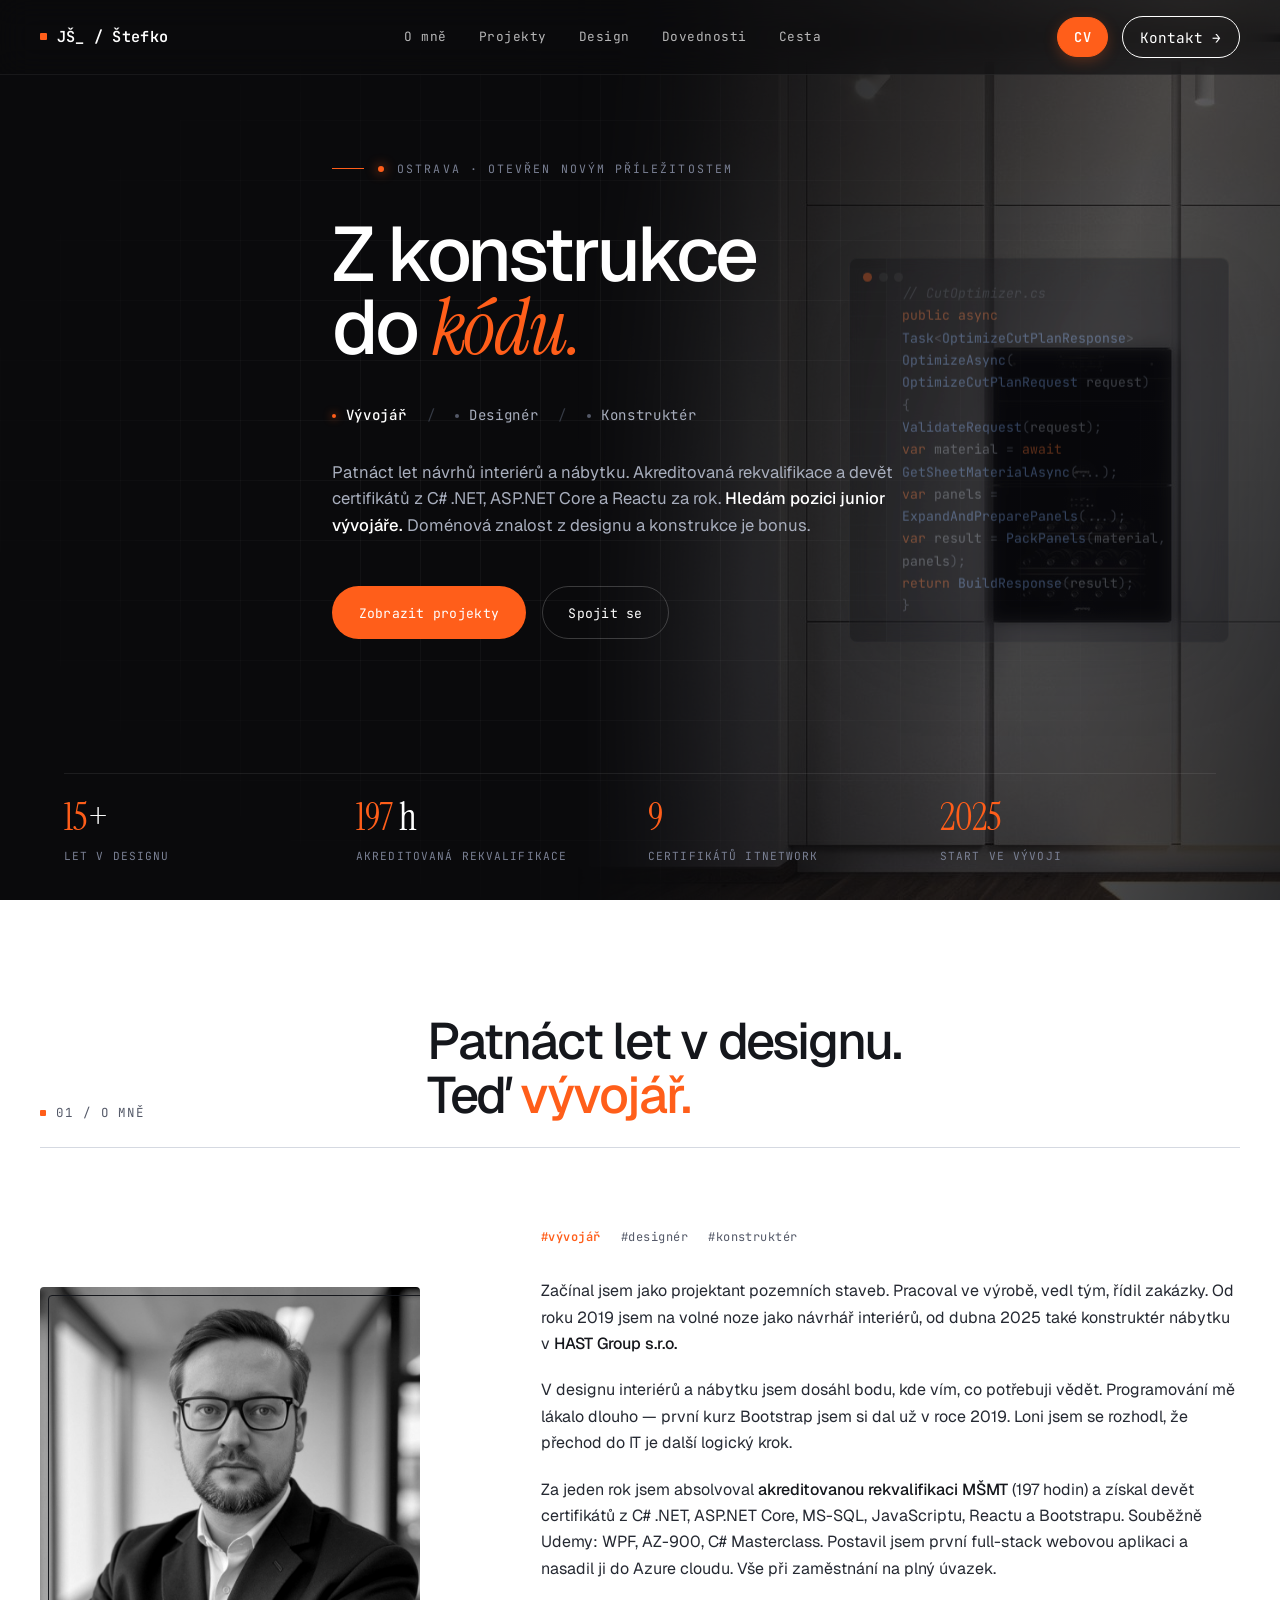
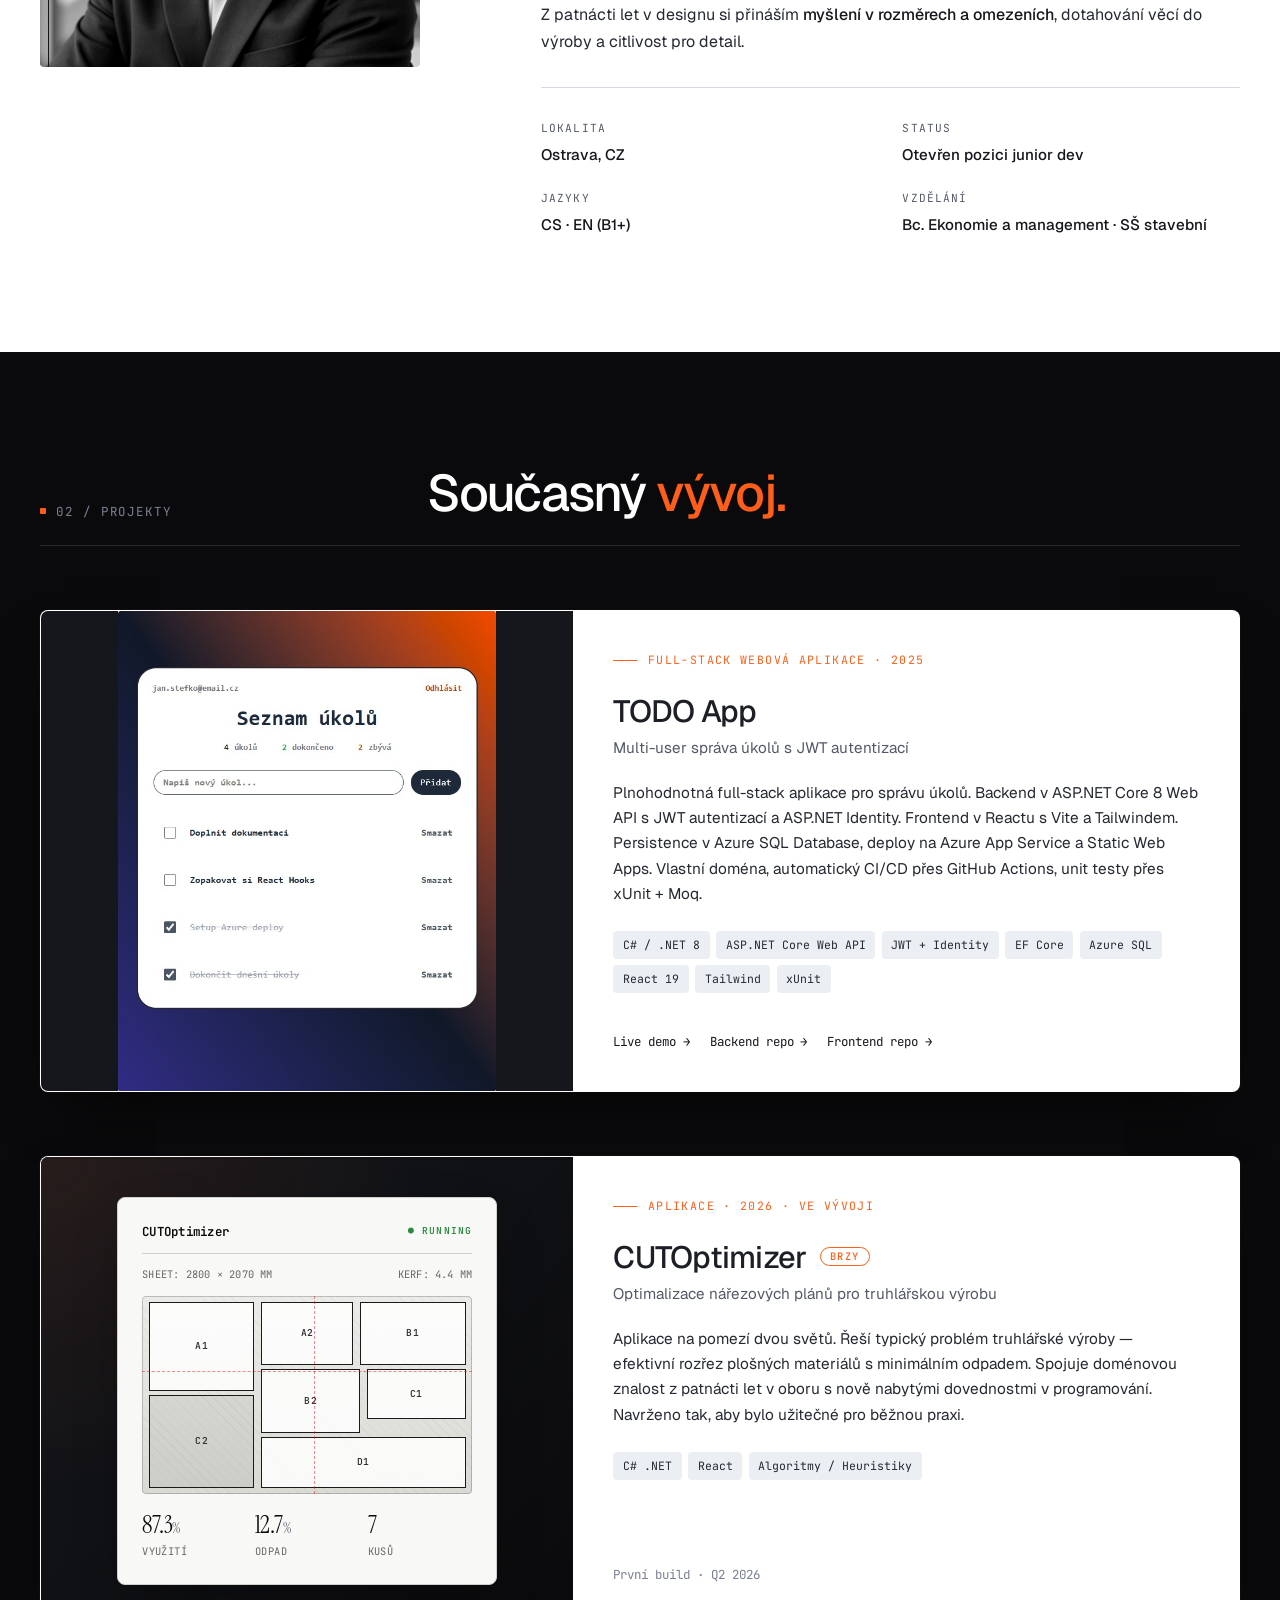
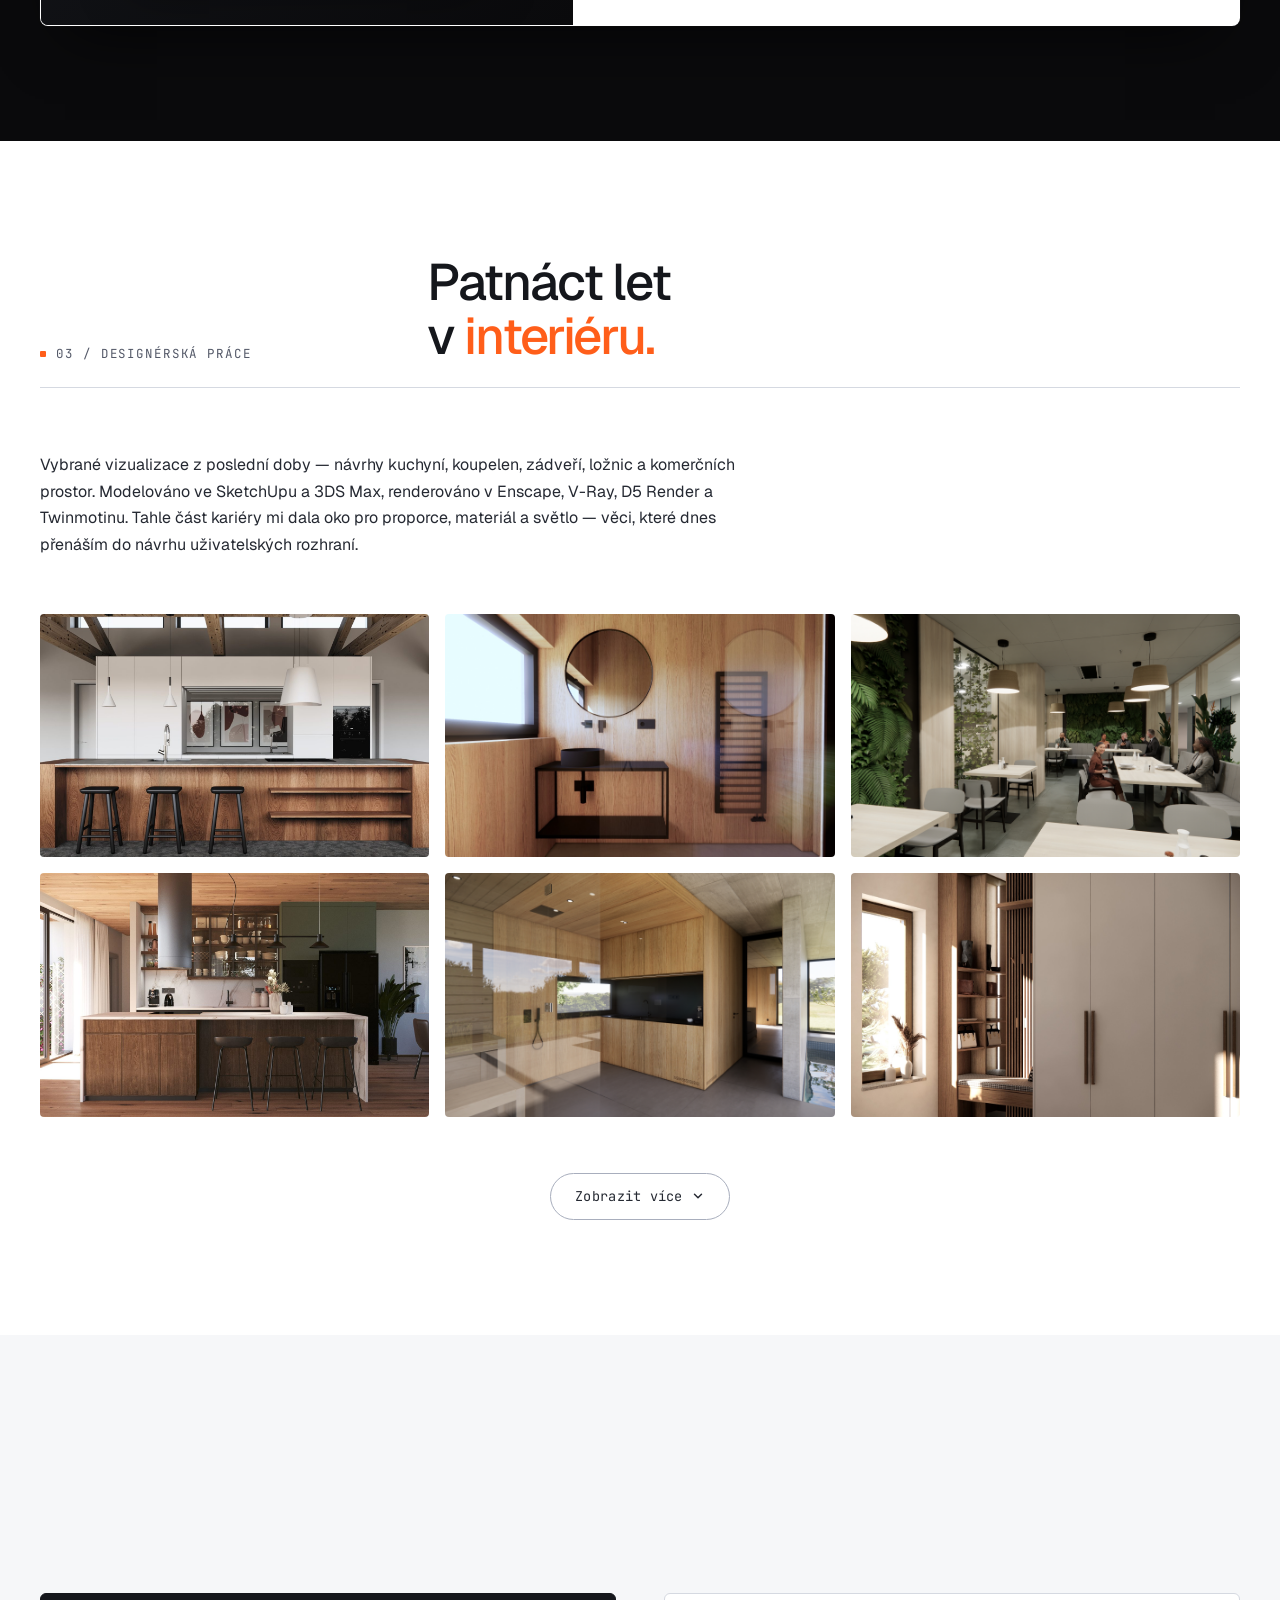
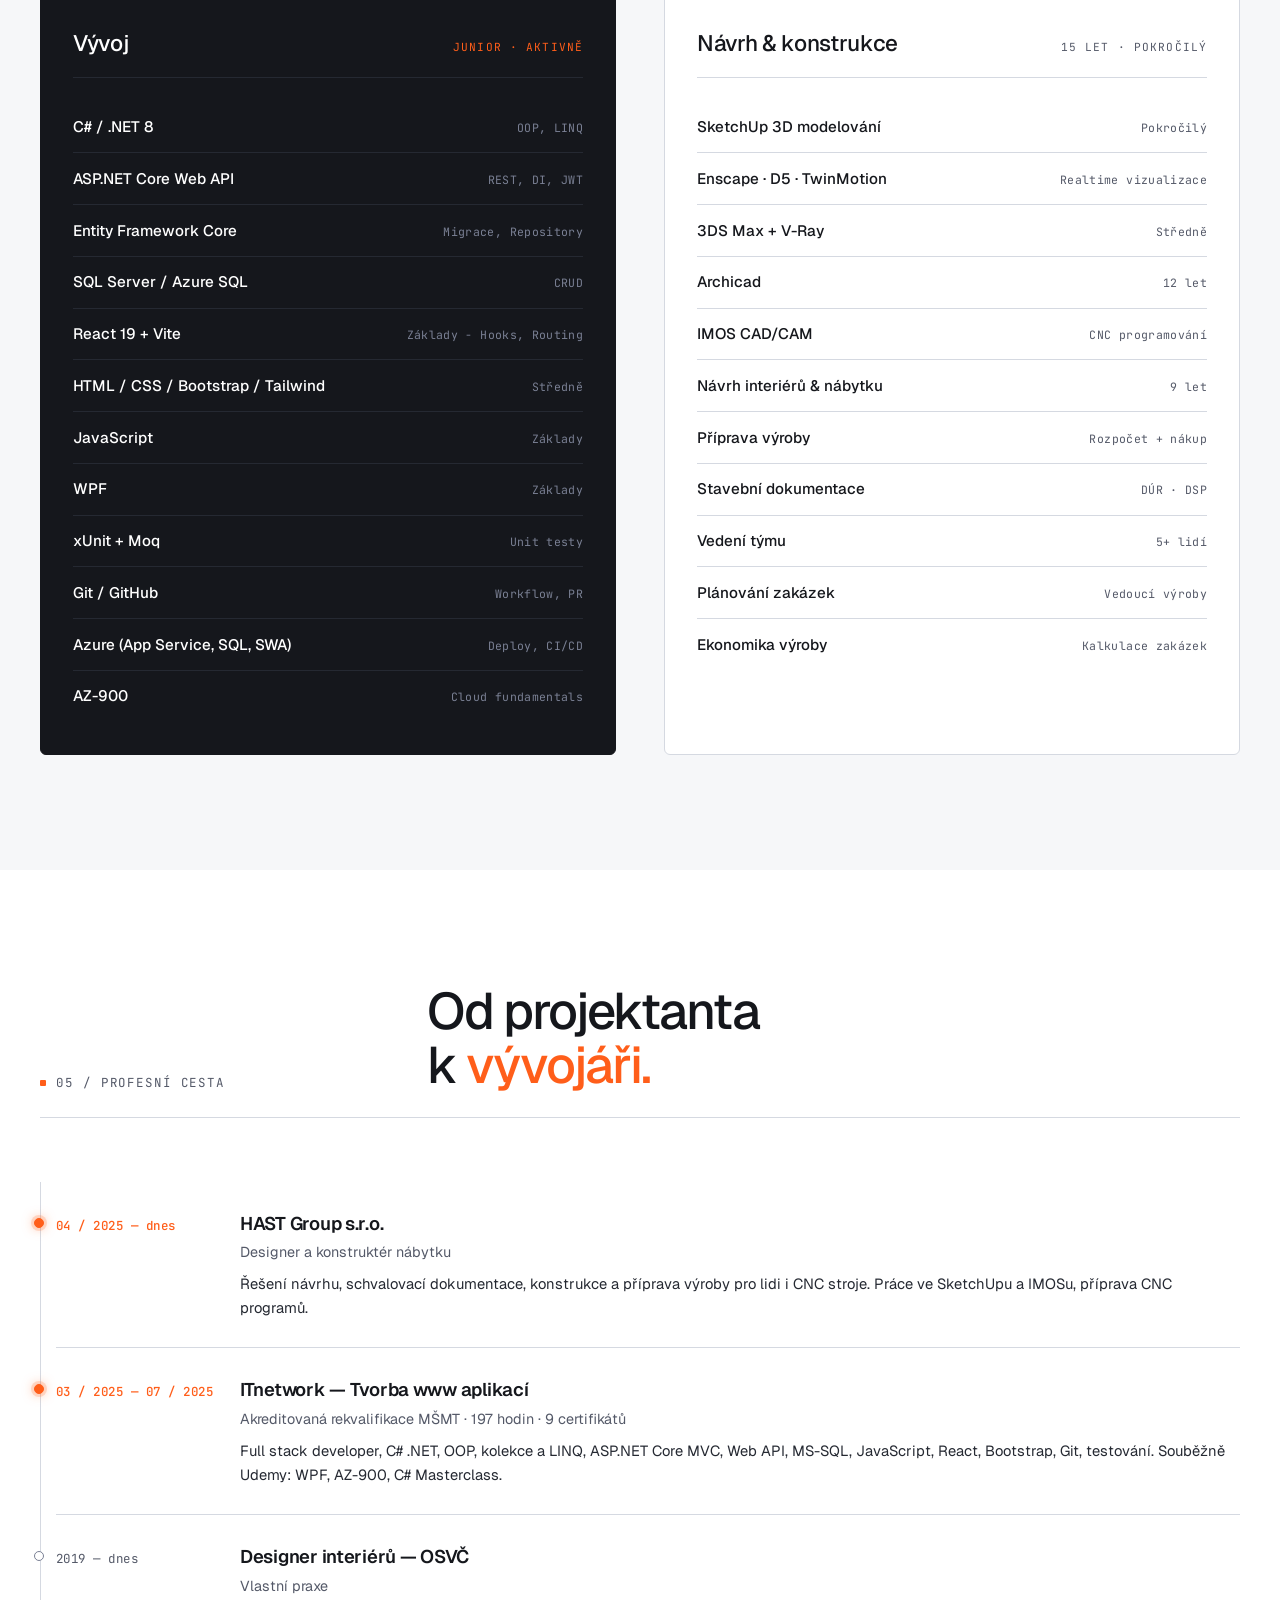
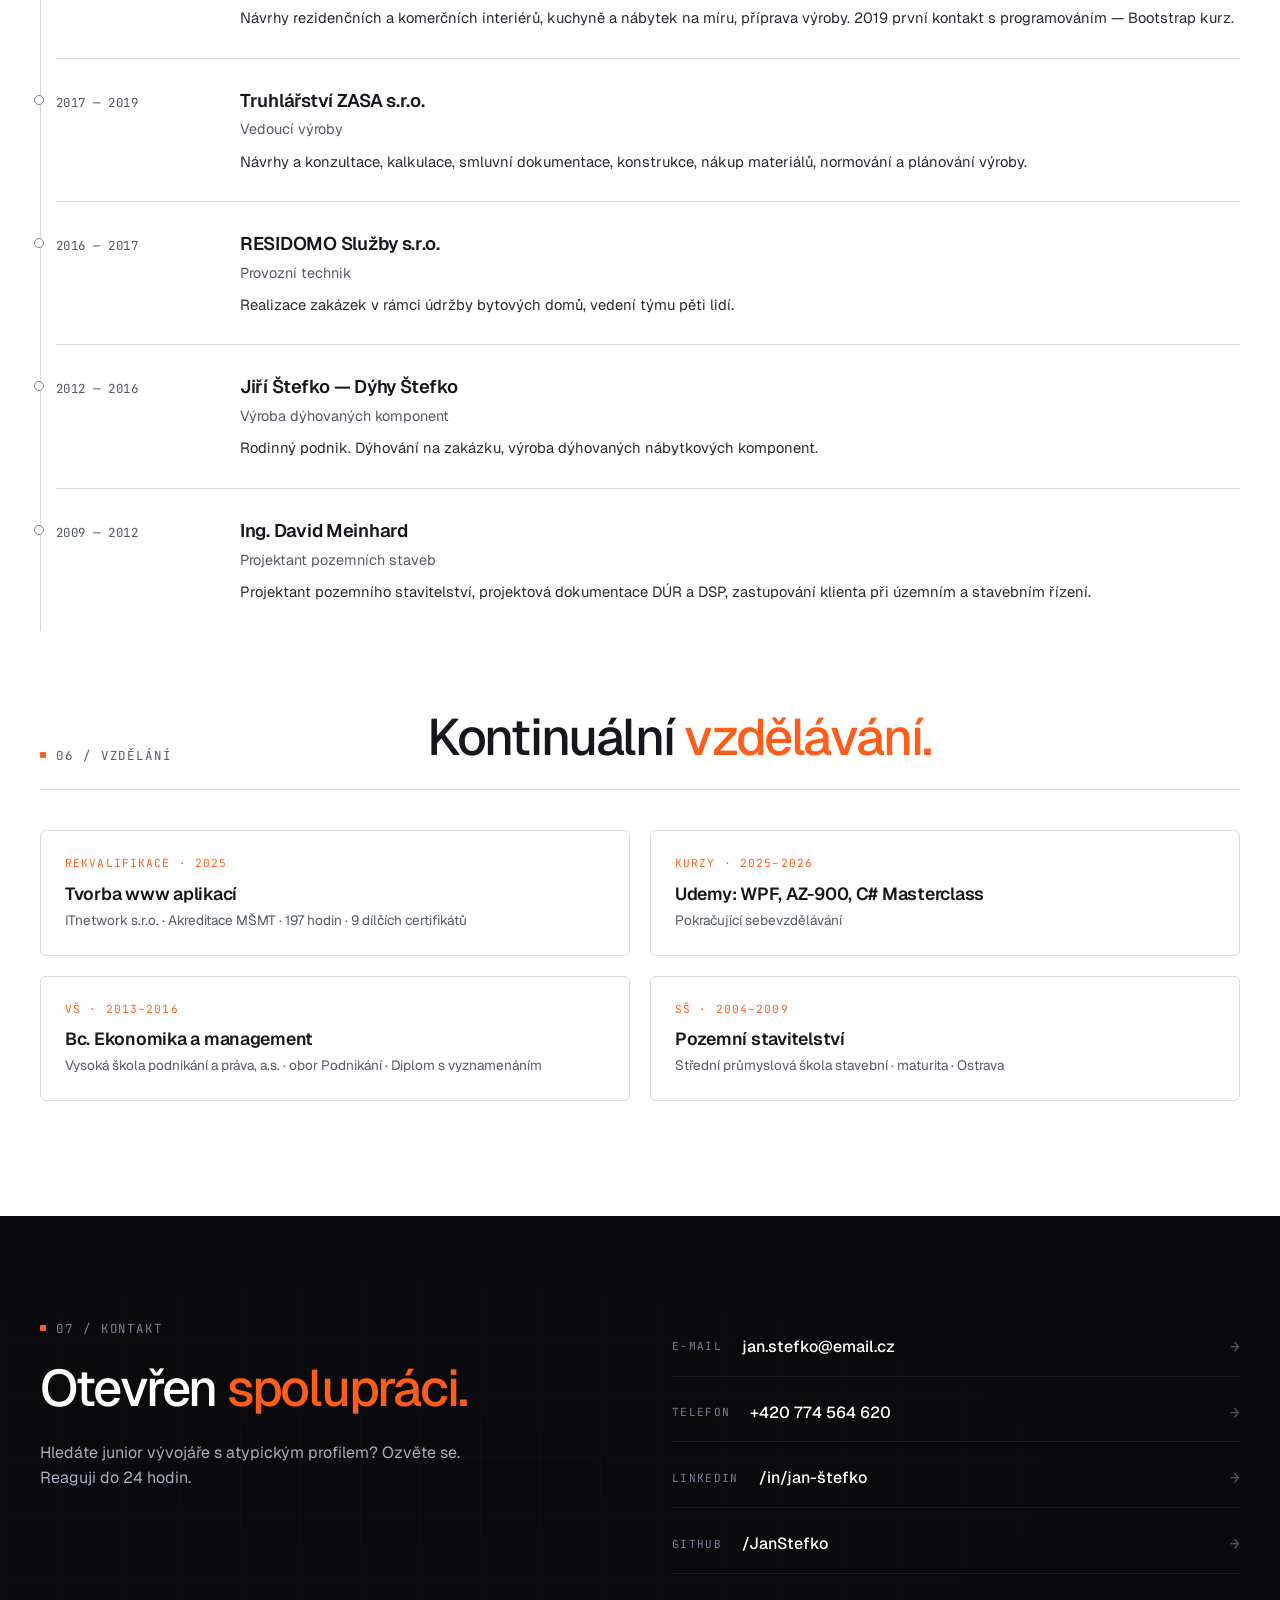
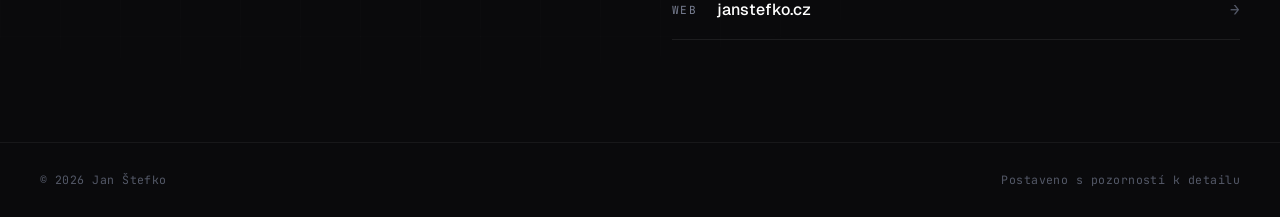
==== commit ec7f44e3: "Design refinement" ====
--- a/index.html
+++ b/index.html
@@ -1,659 +1,937 @@
-<!DOCTYPE html>
+<!doctype html>
 <html lang="cs">
-<head>
-<meta charset="UTF-8">
-<meta name="viewport" content="width=device-width, initial-scale=1.0">
-<title>Jan Štefko — Junior Developer · Designer · Konstruktér</title>
-<meta name="description" content="Portfolio Jana Štefka. Junior C# .NET developer s patnáctiletou praxí v designu a konstrukci nábytku. Hledám pozici junior vývojáře.">
-
-<!-- Favicon: JŠ logo -->
-<link rel="icon" type="image/svg+xml" href="img/favicon.svg">
-
-<!-- Open Graph / LinkedIn / sociální sítě -->
-<meta property="og:type" content="website">
-<meta property="og:url" content="https://janstefko.cz/">
-<meta property="og:title" content="Jan Štefko — Junior Developer">
-<meta property="og:description" content="Junior C# .NET developer s 15 lety praxe v designu nábytku. Hledám pozici junior vývojáře.">
-<meta property="og:image" content="https://janstefko.cz/img/og-image.jpg">
-<meta property="og:locale" content="cs_CZ">
-<meta name="twitter:card" content="summary_large_image">
-
-<link rel="preconnect" href="https://fonts.googleapis.com">
-<link rel="preconnect" href="https://fonts.gstatic.com" crossorigin>
-<link href="https://fonts.googleapis.com/css2?family=Instrument+Serif:ital@0;1&family=Geist:wght@300;400;500;600;700&family=JetBrains+Mono:wght@400;500&display=swap" rel="stylesheet">
-<link rel="stylesheet" href="css/style.css">
-</head>
-<body>
-
-<a id="top"></a>
-
-<!-- NAV -->
-<nav class="nav dark-mode" id="nav">
-  <div class="container nav-inner">
-    <a href="#top" class="nav-mark" aria-label="Nahoru">JŠ_ / Štefko</a>
-    <ul class="nav-links">
-      <li><a href="#about">O mně</a></li>
-      <li><a href="#work">Projekty</a></li>
-      <li><a href="#design">Design</a></li>
-      <li><a href="#skills">Dovednosti</a></li>
-      <li><a href="#path">Cesta</a></li>
-    </ul>
-    <div class="nav-actions">
-      <a href="docs/Jan_Stefko_CV.pdf" target="_blank" rel="noopener" class="nav-cv" aria-label="Stáhnout CV (PDF)">
-        <span>CV</span>
-      </a>
-      <a class="nav-cta" href="#contact">Kontakt →</a>
+  <head>
+    <meta charset="UTF-8" />
+    <meta name="viewport" content="width=device-width, initial-scale=1.0" />
+    <title>Jan Štefko — Junior Developer · Designer · Konstruktér</title>
+    <meta
+      name="description"
+      content="Portfolio Jana Štefka. Junior C# .NET developer s patnáctiletou praxí v designu a konstrukci nábytku. Hledám pozici junior vývojáře."
+    />
+
+    <!-- Favicon: JŠ logo -->
+    <link rel="icon" type="image/svg+xml" href="img/favicon.svg" />
+
+    <!-- Open Graph / LinkedIn / sociální sítě -->
+    <meta property="og:type" content="website" />
+    <meta property="og:url" content="https://janstefko.cz/" />
+    <meta property="og:title" content="Jan Štefko — Junior Developer" />
+    <meta
+      property="og:description"
+      content="Junior C# .NET developer s 15 lety praxe v designu nábytku. Hledám pozici junior vývojáře."
+    />
+    <meta property="og:image" content="https://janstefko.cz/img/og-image.jpg" />
+    <meta property="og:locale" content="cs_CZ" />
+    <meta name="twitter:card" content="summary_large_image" />
+
+    <link rel="preconnect" href="https://fonts.googleapis.com" />
+    <link rel="preconnect" href="https://fonts.gstatic.com" crossorigin />
+    <link
+      href="https://fonts.googleapis.com/css2?family=Instrument+Serif:ital@0;1&family=Geist:wght@300;400;500;600;700&family=JetBrains+Mono:wght@400;500&display=swap"
+      rel="stylesheet"
+    />
+    <link rel="stylesheet" href="css/style.css" />
+  </head>
+  <body>
+    <a id="top"></a>
+
+    <!-- NAV -->
+    <nav class="nav dark-mode" id="nav">
+      <div class="container nav-inner">
+        <a href="#top" class="nav-mark" aria-label="Nahoru">JŠ_ / Štefko</a>
+        <ul class="nav-links">
+          <li><a href="#about">O mně</a></li>
+          <li><a href="#work">Projekty</a></li>
+          <li><a href="#design">Design</a></li>
+          <li><a href="#skills">Dovednosti</a></li>
+          <li><a href="#path">Cesta</a></li>
+        </ul>
+        <button
+          class="nav-burger"
+          id="navBurger"
+          aria-label="Otevřít menu"
+          aria-expanded="false"
+        >
+          <span></span>
+          <span></span>
+          <span></span>
+        </button>
+        <div class="nav-actions">
+          <a
+            href="docs/Jan_Stefko_CV.pdf"
+            target="_blank"
+            rel="noopener"
+            class="nav-cv"
+            aria-label="Stáhnout CV (PDF)"
+          >
+            <span>CV</span>
+          </a>
+          <a class="nav-cta" href="#contact">Kontakt →</a>
+        </div>
+      </div>
+    </nav>
+
+    <!-- HERO -->
+    <header class="hero">
+      <div class="hero-grid-bg" aria-hidden="true"></div>
+      <div class="hero-viz" aria-hidden="true"></div>
+
+      <div class="hero-code" aria-hidden="true">
+        <div class="hero-code-header">
+          <span></span><span></span><span></span>
+        </div>
+        <span class="ln"><span class="com">// CutOptimizer.cs</span></span>
+        <span class="ln"
+          ><span class="kw">public async</span> <span class="fn">Task</span
+          ><span class="pn">&lt;</span
+          ><span class="fn">OptimizeCutPlanResponse</span
+          ><span class="pn">&gt;</span> <span class="fn">OptimizeAsync</span
+          ><span class="pn">(</span></span
+        >
+        <span class="ln">
+          <span class="fn">OptimizeCutPlanRequest</span> request<span class="pn"
+            >)</span
+          ></span
+        >
+        <span class="ln"><span class="pn">{</span></span>
+        <span class="ln">
+          <span class="fn">ValidateRequest</span
+          ><span class="pn">(</span>request<span class="pn">);</span></span
+        >
+        <span class="ln">
+          <span class="kw">var</span> material <span class="pn">=</span>
+          <span class="kw">await</span>
+          <span class="fn">GetSheetMaterialAsync</span
+          ><span class="pn">(...);</span></span
+        >
+        <span class="ln">
+          <span class="kw">var</span> panels <span class="pn">=</span>
+          <span class="fn">ExpandAndPreparePanels</span
+          ><span class="pn">(...);</span></span
+        >
+        <span class="ln">
+          <span class="kw">var</span> result <span class="pn">=</span>
+          <span class="fn">PackPanels</span
+          ><span class="pn">(</span>material<span class="pn">,</span>
+          panels<span class="pn">);</span></span
+        >
+        <span class="ln">
+          <span class="kw">return</span> <span class="fn">BuildResponse</span
+          ><span class="pn">(</span>result<span class="pn">);</span></span
+        >
+        <span class="ln"><span class="pn">}</span></span>
+      </div>
+
+      <div class="container hero-content">
+        <div class="hero-eyebrow">
+          <span class="dot"></span>
+          <span>Ostrava · Otevřen novým příležitostem</span>
+        </div>
+        <h1 class="hero-title">
+          Z konstrukce<br />
+          do <span class="accent">kódu.</span>
+        </h1>
+        <div class="hero-roles">
+          <span class="role primary">Vývojář</span>
+          <span class="sep">/</span>
+          <span class="role">Designér</span>
+          <span class="sep">/</span>
+          <span class="role">Konstruktér</span>
+        </div>
+        <p class="hero-lede">
+          Patnáct let návrhů interiérů a nábytku. Akreditovaná rekvalifikace a
+          devět certifikátů z C# .NET, ASP.NET Core a Reactu za rok.
+          <strong>Hledám pozici junior vývojáře.</strong> Doménová znalost z
+          designu a konstrukce je bonus.
+        </p>
+        <div class="hero-cta-row">
+          <a href="#work" class="btn btn-primary">Zobrazit projekty</a>
+          <a href="#contact" class="btn btn-ghost">Spojit se</a>
+        </div>
+      </div>
+
+      <div class="hero-stats">
+        <div class="hero-stat">
+          <span class="num"><span class="accent">15</span>+</span>
+          <span class="label">Let v designu</span>
+        </div>
+        <div class="hero-stat">
+          <span class="num"><span class="accent">197</span> h</span>
+          <span class="label">Akreditovaná rekvalifikace</span>
+        </div>
+        <div class="hero-stat">
+          <span class="num"><span class="accent">9</span></span>
+          <span class="label">Certifikátů ITnetwork</span>
+        </div>
+        <div class="hero-stat">
+          <span class="num"><span class="accent">2025</span></span>
+          <span class="label">Start ve vývoji</span>
+        </div>
+      </div>
+    </header>
+
+    <!-- ABOUT -->
+    <section class="section" id="about">
+      <div class="container">
+        <div class="section-header reveal">
+          <div class="section-num">01 / O mně</div>
+          <h2 class="section-title">
+            Patnáct let v designu.<br />Teď <span class="accent">vývojář.</span>
+          </h2>
+        </div>
+        <div class="about-grid">
+          <div class="about-portrait reveal">
+            <img src="img/portrait.jpg" alt="Jan Štefko" />
+          </div>
+          <div class="about-body reveal">
+            <div class="about-tag-row">
+              <span class="about-tag primary">#vývojář</span>
+              <span class="about-tag">#designér</span>
+              <span class="about-tag">#konstruktér</span>
+            </div>
+            <p>
+              Začínal jsem jako projektant pozemních staveb. Pracoval ve výrobě,
+              vedl tým, řídil zakázky. Od roku 2019 jsem na volné noze jako
+              návrhář interiérů, od dubna 2025 také konstruktér nábytku v
+              <strong>HAST Group s.r.o.</strong>
+            </p>
+            <p>
+              V designu interiérů a nábytku jsem dosáhl bodu, kde vím, co
+              potřebuji vědět. Programování mě lákalo dlouho — první kurz
+              Bootstrap jsem si dal už v roce 2019. Loni jsem se rozhodl, že
+              přechod do IT je další logický krok.
+            </p>
+            <p>
+              Za jeden rok jsem absolvoval
+              <strong>akreditovanou rekvalifikaci MŠMT</strong> (197 hodin) a
+              získal devět certifikátů z C# .NET, ASP.NET Core, MS-SQL,
+              JavaScriptu, Reactu a Bootstrapu. Souběžně Udemy: WPF, AZ-900, C#
+              Masterclass. Postavil jsem první full-stack webovou aplikaci a
+              nasadil ji do Azure cloudu. Vše při zaměstnání na plný úvazek.
+            </p>
+            <p>
+              Z patnácti let v designu si přináším
+              <strong>myšlení v rozměrech a omezeních</strong>, dotahování věcí
+              do výroby a citlivost pro detail.
+            </p>
+            <div class="about-meta">
+              <div class="about-meta-item">
+                <div class="label">Lokalita</div>
+                <div class="value">Ostrava, CZ</div>
+              </div>
+              <div class="about-meta-item">
+                <div class="label">Status</div>
+                <div class="value">Otevřen pozici junior dev</div>
+              </div>
+              <div class="about-meta-item">
+                <div class="label">Jazyky</div>
+                <div class="value">CS · EN (B1+)</div>
+              </div>
+              <div class="about-meta-item">
+                <div class="label">Vzdělání</div>
+                <div class="value">Bc. Ekonomie a management · SŠ stavební</div>
+              </div>
+            </div>
+          </div>
+        </div>
+      </div>
+    </section>
+
+    <!-- PROJECTS -->
+    <section class="section dark" id="work">
+      <div class="container">
+        <div class="section-header reveal">
+          <div class="section-num">02 / Projekty</div>
+          <h2 class="section-title">
+            Současný <span class="accent">vývoj.</span>
+          </h2>
+        </div>
+
+        <div class="projects">
+          <!-- TODO APP -->
+          <article class="project reveal">
+            <div class="project-visual todo-bg full-img">
+              <img src="img/todo-app.jpg" alt="TODO App — seznam úkolů">
+            </div>
+            <div class="project-info">
+              <div class="project-tag">Full-stack webová aplikace · 2025</div>
+              <h3 class="project-name">TODO App</h3>
+              <p class="project-subtitle">
+                Multi-user správa úkolů s JWT autentizací
+              </p>
+              <p class="project-desc">
+                Plnohodnotná full-stack aplikace pro správu úkolů. Backend v
+                ASP.NET Core 8 Web API s JWT autentizací a ASP.NET Identity.
+                Frontend v Reactu s Vite a Tailwindem. Persistence v Azure SQL
+                Database, deploy na Azure App Service a Static Web Apps. Vlastní
+                doména, automatický CI/CD přes GitHub Actions, unit testy přes
+                xUnit + Moq.
+              </p>
+              <div class="project-stack">
+                <span>C# / .NET 8</span>
+                <span>ASP.NET Core Web API</span>
+                <span>JWT + Identity</span>
+                <span>EF Core</span>
+                <span>Azure SQL</span>
+                <span>React 19</span>
+                <span>Tailwind</span>
+                <span>xUnit</span>
+              </div>
+              <div class="project-links">
+                <a
+                  href="https://todo.janstefko.cz"
+                  target="_blank"
+                  rel="noopener"
+                  >Live demo</a
+                >
+                <a
+                  href="https://github.com/JanStefko/TODOApp.Backend"
+                  target="_blank"
+                  rel="noopener"
+                  >Backend repo</a
+                >
+                <a
+                  href="https://github.com/JanStefko/TODOApp.Frontend"
+                  target="_blank"
+                  rel="noopener"
+                  >Frontend repo</a
+                >
+              </div>
+            </div>
+          </article>
+
+          <!-- CUTOPTIMIZER -->
+          <article class="project reveal">
+            <div class="project-visual">
+              <div class="cut-preview cut-preview-mono" aria-hidden="true">
+                <div class="cut-preview-header">
+                  <strong>CUTOptimizer</strong>
+                  <span class="badge-running">● RUNNING</span>
+                </div>
+                <div class="cut-preview-meta">
+                  <span>Sheet: 2800 × 2070 mm</span>
+                  <span>Kerf: 4.4 mm</span>
+                </div>
+                <div class="cut-board cut-board-mono">
+                  <div class="piece m1" data-label="A1"></div>
+                  <div class="piece m2" data-label="A2"></div>
+                  <div class="piece m3" data-label="B1"></div>
+                  <div class="piece m4" data-label="B2"></div>
+                  <div class="piece m5" data-label="C1"></div>
+                  <div class="piece m6" data-label="C2"></div>
+                  <div class="piece m7" data-label="D1"></div>
+                  <!-- Saw lines (dimension marks) -->
+                  <div class="saw-line saw-h" style="top: 38%"></div>
+                  <div class="saw-line saw-v" style="left: 52%"></div>
+                </div>
+                <div class="cut-stats">
+                  <div>
+                    <strong>87.3<span class="unit">%</span></strong
+                    >Využití
+                  </div>
+                  <div>
+                    <strong>12.7<span class="unit">%</span></strong
+                    >Odpad
+                  </div>
+                  <div><strong>7</strong>Kusů</div>
+                </div>
+              </div>
+            </div>
+            <div class="project-info">
+              <div class="project-tag">Aplikace · 2026 · Ve vývoji</div>
+              <h3 class="project-name">
+                CUTOptimizer
+                <span class="coming-badge">Brzy</span>
+              </h3>
+              <p class="project-subtitle">
+                Optimalizace nářezových plánů pro truhlářskou výrobu
+              </p>
+              <p class="project-desc">
+                Aplikace na pomezí dvou světů. Řeší typický problém truhlářské
+                výroby — efektivní rozřez plošných materiálů s minimálním
+                odpadem. Spojuje doménovou znalost z patnácti let v oboru s nově
+                nabytými dovednostmi v programování. Navrženo tak, aby bylo
+                užitečné pro běžnou praxi.
+              </p>
+              <div class="project-stack">
+                <span>C# .NET</span>
+                <span>React</span>
+                <span>Algoritmy / Heuristiky</span>
+              </div>
+              <div class="project-links">
+                <span class="disabled">První build · Q2 2026</span>
+              </div>
+            </div>
+          </article>
+        </div>
+      </div>
+    </section>
+
+    <!-- DESIGN GALLERY -->
+    <section class="section" id="design">
+      <div class="container">
+        <div class="section-header reveal">
+          <div class="section-num">03 / Designérská práce</div>
+          <h2 class="section-title">
+            Patnáct let<br />v <span class="accent">interiéru.</span>
+          </h2>
+        </div>
+        <p class="design-intro reveal">
+          Vybrané vizualizace z poslední doby — návrhy kuchyní, koupelen,
+          zádveří, ložnic a komerčních prostor. Modelováno ve SketchUpu a 3DS
+          Max, renderováno v Enscape, V-Ray, D5 Render a Twinmotinu. Tahle část
+          kariéry mi dala oko pro proporce, materiál a světlo — věci, které dnes
+          přenáším do návrhu uživatelských rozhraní.
+        </p>
+
+        <!-- Top 6 - vidět hned -->
+        <div class="gallery gallery-top reveal">
+          <figure class="gx" data-full="img/gallery-kuchyne-loft.jpg">
+            <img
+              src="img/gallery-kuchyne-loft.jpg"
+              alt="Loft kuchyň"
+              loading="lazy"
+            />
+            <figcaption>Loft kuchyň</figcaption>
+          </figure>
+          <figure class="gx" data-full="img/gallery-koupelna.jpg">
+            <img
+              src="img/gallery-koupelna.jpg"
+              alt="Dřevěná koupelna"
+              loading="lazy"
+            />
+            <figcaption>Dřevěná koupelna</figcaption>
+          </figure>
+          <figure class="gx" data-full="img/gallery-jidelna.jpg">
+            <img
+              src="img/gallery-jidelna.jpg"
+              alt="Firemní jídelna"
+              loading="lazy"
+            />
+            <figcaption>Firemní jídelna · Komerční</figcaption>
+          </figure>
+          <figure class="gx" data-full="img/gallery-uloziste.jpg">
+            <img
+              src="img/gallery-uloziste.jpg"
+              alt="Kuchyně v rodinném domě"
+              loading="lazy"
+            />
+            <figcaption>Kuchyně v rodinném domě</figcaption>
+          </figure>
+          <figure class="gx" data-full="img/gallery-pruhled.jpg">
+            <img
+              src="img/gallery-pruhled.jpg"
+              alt="Soukromé wellness"
+              loading="lazy"
+            />
+            <figcaption>Soukromé wellness</figcaption>
+          </figure>
+          <figure class="gx" data-full="img/gallery-zadveri-db.jpg">
+            <img
+              src="img/gallery-zadveri-db.jpg"
+              alt="Zádveří s vestavěnou skříní"
+              loading="lazy"
+            />
+            <figcaption>Zádveří · vestavěná skříň</figcaption>
+          </figure>
+        </div>
+
+        <!-- Hidden: round 1 (po prvním rozkliknutí) -->
+        <div class="gallery gallery-more gallery-hidden" id="gallery-more-1">
+          <figure class="gx" data-full="img/gallery-kuchyne-ostruvek.jpg">
+            <img
+              src="img/gallery-kuchyne-ostruvek.jpg"
+              alt="Minimalistická kuchyně"
+              loading="lazy"
+            />
+            <figcaption>Minimalistická kuchyně</figcaption>
+          </figure>
+          <figure class="gx" data-full="img/gallery-knihovna.jpg">
+            <img
+              src="img/gallery-knihovna.jpg"
+              alt="Bílá kuchyně"
+              loading="lazy"
+            />
+            <figcaption>Bílá kuchyně</figcaption>
+          </figure>
+          <figure class="gx" data-full="img/gallery-obyvak.jpg">
+            <img
+              src="img/gallery-obyvak.jpg"
+              alt="Obývák s kachlovými kamny"
+              loading="lazy"
+            />
+            <figcaption>Obývák · venkovský styl</figcaption>
+          </figure>
+          <figure class="gx" data-full="img/gallery-loznice-rk.jpg">
+            <img
+              src="img/gallery-loznice-rk.jpg"
+              alt="Knihovna v ložnici"
+              loading="lazy"
+            />
+            <figcaption>Knihovna v ložnici</figcaption>
+          </figure>
+          <figure class="gx" data-full="img/gallery-kancelar.jpg">
+            <img
+              src="img/gallery-kancelar.jpg"
+              alt="Kancelář ředitele"
+              loading="lazy"
+            />
+            <figcaption>Kancelář ředitele</figcaption>
+          </figure>
+          <figure class="gx" data-full="img/gallery-kuchyne-skandi.jpg">
+            <img
+              src="img/gallery-kuchyne-skandi.jpg"
+              alt="Skandinávská kuchyň"
+              loading="lazy"
+            />
+            <figcaption>Skandinávská kuchyň</figcaption>
+          </figure>
+          
+          <figure class="gx" data-full="img/gallery-kuchyne-ld.jpg">
+            <img
+              src="img/gallery-kuchyne-ld.jpg"
+              alt="Moderní kuchyň"
+              loading="lazy"
+            />
+            <figcaption>Moderní kuchyň</figcaption>
+          </figure>
+          <figure class="gx" data-full="img/gallery-kuchyne-ph.jpg">
+            <img
+              src="img/gallery-kuchyne-ph.jpg"
+              alt="Šedá kuchyně"
+              loading="lazy"
+            />
+            <figcaption>Šedá kuchyně</figcaption>
+          </figure>
+        </div>
+
+        <!-- Toggle 1 -->
+        <button
+          class="gallery-toggle"
+          data-target="gallery-more-1"
+          aria-expanded="false"
+        >
+          <span class="toggle-text-show">Zobrazit více</span>
+          <span class="toggle-text-hide">Skrýt</span>
+          <svg
+            width="14"
+            height="14"
+            viewBox="0 0 24 24"
+            fill="none"
+            stroke="currentColor"
+            stroke-width="2.5"
+            stroke-linecap="round"
+            stroke-linejoin="round"
+          >
+            <polyline points="6 9 12 15 18 9" />
+          </svg>
+        </button>
+
+        <!-- Hidden: round 2 (po druhém rozkliknutí) -->
+        <div class="gallery gallery-more gallery-hidden" id="gallery-more-2">
+          <figure class="gx" data-full="img/gallery-zadveri-tc.jpg">
+            <img
+              src="img/gallery-zadveri-tc.jpg"
+              alt="Industriální zádveří"
+              loading="lazy"
+            />
+            <figcaption>Industriální zádveří</figcaption>
+          </figure>
+          <figure class="gx" data-full="img/gallery-zadveri-mh.jpg">
+            <img
+              src="img/gallery-zadveri-mh.jpg"
+              alt="Zádveří pod schody"
+              loading="lazy"
+            />
+            <figcaption>Zádveří · prostor pod schodištěm</figcaption>
+          </figure>
+          <figure class="gx" data-full="img/gallery-garsonka-7.jpg">
+            <img
+              src="img/gallery-garsonka-7.jpg"
+              alt="Garsonka — obývací zóna"
+              loading="lazy"
+            />
+            <figcaption>Garsonka · zádveří</figcaption>
+          </figure>
+          <figure class="gx" data-full="img/gallery-garsonka-5.jpg">
+            <img
+              src="img/gallery-garsonka-5.jpg"
+              alt="Garsonka — jídelní stůl"
+              loading="lazy"
+            />
+            <figcaption>Garsonka · jídelní stůl</figcaption>
+          </figure>
+          <figure class="gx" data-full="img/gallery-loznice-pl.jpg">
+            <img
+              src="img/gallery-loznice-pl.jpg"
+              alt="Jasanová ložnice"
+              loading="lazy"
+            />
+            <figcaption>Ložnice · jasanová treláž</figcaption>
+          </figure>
+          <figure class="gx" data-full="img/gallery-navrh.jpg">
+            <img
+              src="img/gallery-navrh.jpg"
+              alt="Kuchyňka"
+              loading="lazy"
+            />
+            <figcaption>Kuchyňka · Office</figcaption>
+          </figure>
+          <figure class="gx" data-full="img/gallery-p2.jpg">
+            <img
+              src="img/gallery-p2.jpg"
+              alt="Moderní kuchyň s ostrůvkem"
+              loading="lazy"
+            />
+            <figcaption>Hostovský pokoj</figcaption>
+          </figure>
+        </div>
+
+        <!-- Toggle 2 -->
+        <button
+          class="gallery-toggle gallery-toggle-2 gallery-toggle-hidden"
+          data-target="gallery-more-2"
+          aria-expanded="false"
+        >
+          <span class="toggle-text-show">Zobrazit ještě více</span>
+          <span class="toggle-text-hide">Skrýt</span>
+          <svg
+            width="14"
+            height="14"
+            viewBox="0 0 24 24"
+            fill="none"
+            stroke="currentColor"
+            stroke-width="2.5"
+            stroke-linecap="round"
+            stroke-linejoin="round"
+          >
+            <polyline points="6 9 12 15 18 9" />
+          </svg>
+        </button>
+      </div>
+    </section>
+
+    <!-- LIGHTBOX -->
+    <div class="lightbox" id="lightbox" aria-hidden="true">
+      <button class="lightbox-close" aria-label="Zavřít">
+        <svg
+          width="24"
+          height="24"
+          viewBox="0 0 24 24"
+          fill="none"
+          stroke="currentColor"
+          stroke-width="2"
+          stroke-linecap="round"
+          stroke-linejoin="round"
+        >
+          <line x1="18" y1="6" x2="6" y2="18" />
+          <line x1="6" y1="6" x2="18" y2="18" />
+        </svg>
+      </button>
+      <button class="lightbox-prev" aria-label="Předchozí">
+        <svg
+          width="32"
+          height="32"
+          viewBox="0 0 24 24"
+          fill="none"
+          stroke="currentColor"
+          stroke-width="2"
+          stroke-linecap="round"
+          stroke-linejoin="round"
+        >
+          <polyline points="15 18 9 12 15 6" />
+        </svg>
+      </button>
+      <button class="lightbox-next" aria-label="Další">
+        <svg
+          width="32"
+          height="32"
+          viewBox="0 0 24 24"
+          fill="none"
+          stroke="currentColor"
+          stroke-width="2"
+          stroke-linecap="round"
+          stroke-linejoin="round"
+        >
+          <polyline points="9 18 15 12 9 6" />
+        </svg>
+      </button>
+      <img class="lightbox-img" src="" alt="" />
+      <div class="lightbox-caption"></div>
     </div>
-  </div>
-</nav>
-
-<!-- HERO -->
-<header class="hero">
-  <div class="hero-grid-bg" aria-hidden="true"></div>
-  <div class="hero-viz" aria-hidden="true"></div>
-
-  <div class="hero-code" aria-hidden="true">
-    <div class="hero-code-header">
-      <span></span><span></span><span></span>
-    </div>
-    <span class="ln"><span class="com">// CutOptimizer.cs</span></span>
-    <span class="ln"><span class="kw">public async</span> <span class="fn">Task</span><span class="pn">&lt;</span><span class="fn">OptimizeCutPlanResponse</span><span class="pn">&gt;</span> <span class="fn">OptimizeAsync</span><span class="pn">(</span></span>
-    <span class="ln">  <span class="fn">OptimizeCutPlanRequest</span> request<span class="pn">)</span></span>
-    <span class="ln"><span class="pn">{</span></span>
-    <span class="ln">  <span class="fn">ValidateRequest</span><span class="pn">(</span>request<span class="pn">);</span></span>
-    <span class="ln">  <span class="kw">var</span> material <span class="pn">=</span> <span class="kw">await</span> <span class="fn">GetSheetMaterialAsync</span><span class="pn">(...);</span></span>
-    <span class="ln">  <span class="kw">var</span> panels <span class="pn">=</span> <span class="fn">ExpandAndPreparePanels</span><span class="pn">(...);</span></span>
-    <span class="ln">  <span class="kw">var</span> result <span class="pn">=</span> <span class="fn">PackPanels</span><span class="pn">(</span>material<span class="pn">,</span> panels<span class="pn">);</span></span>
-    <span class="ln">  <span class="kw">return</span> <span class="fn">BuildResponse</span><span class="pn">(</span>result<span class="pn">);</span></span>
-    <span class="ln"><span class="pn">}</span></span>
-  </div>
-
-  <div class="container hero-content">
-    <div class="hero-eyebrow">
-      <span class="dot"></span>
-      <span>Ostrava · Otevřen novým příležitostem</span>
-    </div>
-    <h1 class="hero-title">
-      Z konstrukce<br>
-      do <span class="accent">kódu.</span>
-    </h1>
-    <div class="hero-roles">
-      <span class="role primary">Vývojář</span>
-      <span class="sep">/</span>
-      <span class="role">Designér</span>
-      <span class="sep">/</span>
-      <span class="role">Konstruktér</span>
-    </div>
-    <p class="hero-lede">
-      Patnáct let návrhů interiérů a nábytku.
-      Akreditovaná rekvalifikace a devět certifikátů z C# .NET, ASP.NET Core a Reactu za rok.
-      <strong>Hledám pozici junior vývojáře.</strong> Doménová znalost z designu a konstrukce je bonus.
-    </p>
-    <div class="hero-cta-row">
-      <a href="#work" class="btn btn-primary">Zobrazit projekty</a>
-      <a href="#contact" class="btn btn-ghost">Spojit se</a>
-    </div>
-  </div>
-
-  <div class="hero-stats">
-    <div class="hero-stat">
-      <span class="num"><span class="accent">15</span>+</span>
-      <span class="label">Let v designu</span>
-    </div>
-    <div class="hero-stat">
-      <span class="num"><span class="accent">197</span> h</span>
-      <span class="label">Akreditovaná rekvalifikace</span>
-    </div>
-    <div class="hero-stat">
-      <span class="num"><span class="accent">9</span></span>
-      <span class="label">Certifikátů ITnetwork</span>
-    </div>
-    <div class="hero-stat">
-      <span class="num"><span class="accent">2025</span></span>
-      <span class="label">Start ve vývoji</span>
-    </div>
-  </div>
-</header>
-
-<!-- ABOUT -->
-<section class="section" id="about">
-  <div class="container">
-    <div class="section-header reveal">
-      <div class="section-num">01 / O mně</div>
-      <h2 class="section-title">Patnáct let v designu.<br>Teď <span class="accent">vývojář.</span></h2>
-    </div>
-    <div class="about-grid">
-      <div class="about-portrait reveal">
-        <img src="img/portrait.jpg" alt="Jan Štefko">
-      </div>
-      <div class="about-body reveal">
-        <div class="about-tag-row">
-          <span class="about-tag primary">#vývojář</span>
-          <span class="about-tag">#designér</span>
-          <span class="about-tag">#konstruktér</span>
-        </div>
-        <p>Začínal jsem jako projektant pozemních staveb. Pracoval ve výrobě, vedl tým, řídil zakázky. Od roku 2019 jsem na volné noze jako návrhář interiérů, od dubna 2025 také konstruktér nábytku v <strong>HAST Group s.r.o.</strong></p>
-        <p>V designu interiérů a nábytku jsem dosáhl bodu, kde vím, co potřebuji vědět. Programování mě lákalo dlouho — první kurz Bootstrap jsem si dal už v roce 2019. Loni jsem se rozhodl, že přechod do IT je další logický krok.</p>
-        <p>Za jeden rok jsem absolvoval <strong>akreditovanou rekvalifikaci MŠMT</strong> (197 hodin) a získal devět certifikátů z C# .NET, ASP.NET Core, MS-SQL, JavaScriptu, Reactu a Bootstrapu. Souběžně Udemy: WPF, AZ-900, C# Masterclass. Postavil jsem first full-stack webovou aplikaci a nasadil ji do Azure cloudu. Vše při zaměstnání na plný úvazek.</p>
-        <p>Z patnácti let v designu si přináším <strong>myšlení v rozměrech a omezeních</strong>, dotahování věcí do výroby a citlivost pro detail.</p>
-        <div class="about-meta">
-          <div class="about-meta-item">
-            <div class="label">Lokalita</div>
-            <div class="value">Ostrava, CZ</div>
-          </div>
-          <div class="about-meta-item">
-            <div class="label">Status</div>
-            <div class="value">Otevřen pozici junior dev</div>
-          </div>
-          <div class="about-meta-item">
-            <div class="label">Jazyky</div>
-            <div class="value">CS · EN (B1+)</div>
-          </div>
-          <div class="about-meta-item">
-            <div class="label">Vzdělání</div>
-            <div class="value">Bc. ekonomika · SŠ stavební</div>
-          </div>
-        </div>
-      </div>
-    </div>
-  </div>
-</section>
-
-<!-- PROJECTS -->
-<section class="section dark" id="work">
-  <div class="container">
-    <div class="section-header reveal">
-      <div class="section-num">02 / Projekty</div>
-      <h2 class="section-title">Současný <span class="accent">vývoj.</span></h2>
-    </div>
-
-    <div class="projects">
-
-      <!-- TODO APP -->
-      <article class="project reveal">
-        <div class="project-visual stack-imgs todo-bg">
-          <img src="img/todo-app.jpg" alt="TODO App — seznam úkolů">
-          <img src="img/todo-login.jpg" alt="TODO App — přihlášení">
-        </div>
-        <div class="project-info">
-          <div class="project-tag">Full-stack webová aplikace · 2025</div>
-          <h3 class="project-name">TODO App</h3>
-          <p class="project-subtitle">Multi-user správa úkolů s JWT autentizací</p>
-          <p class="project-desc">
-            Plnohodnotná full-stack aplikace pro správu úkolů. Backend v ASP.NET Core 8 Web API
-            s JWT autentizací a ASP.NET Identity. Frontend v Reactu s Vite a Tailwindem.
-            Persistence v Azure SQL Database, deploy na Azure App Service a Static Web Apps.
-            Vlastní doména, automatický CI/CD přes GitHub Actions, unit testy přes xUnit + Moq.
-          </p>
-          <div class="project-stack">
-            <span>C# / .NET 8</span>
-            <span>ASP.NET Core Web API</span>
-            <span>JWT + Identity</span>
-            <span>EF Core</span>
-            <span>Azure SQL</span>
-            <span>React 19</span>
-            <span>Tailwind</span>
-            <span>xUnit</span>
-          </div>
-          <div class="project-links">
-            <a href="https://todo.janstefko.cz" target="_blank" rel="noopener">Live demo</a>
-            <a href="https://github.com/JanStefko/TODOApp.Backend" target="_blank" rel="noopener">Backend repo</a>
-            <a href="https://github.com/JanStefko/TODOApp.Frontend" target="_blank" rel="noopener">Frontend repo</a>
-          </div>
-        </div>
-      </article>
-
-      <!-- CUTOPTIMIZER -->
-      <article class="project reveal">
-        <div class="project-visual">
-          <div class="cut-preview cut-preview-mono" aria-hidden="true">
-            <div class="cut-preview-header">
-              <strong>CUTOptimizer</strong>
-              <span class="badge-running">● RUNNING</span>
-            </div>
-            <div class="cut-preview-meta">
-              <span>Sheet: 2800 × 2070 mm</span>
-              <span>Kerf: 4.4 mm</span>
-            </div>
-            <div class="cut-board cut-board-mono">
-              <div class="piece m1" data-label="A1"></div>
-              <div class="piece m2" data-label="A2"></div>
-              <div class="piece m3" data-label="B1"></div>
-              <div class="piece m4" data-label="B2"></div>
-              <div class="piece m5" data-label="C1"></div>
-              <div class="piece m6" data-label="C2"></div>
-              <div class="piece m7" data-label="D1"></div>
-              <!-- Saw lines (dimension marks) -->
-              <div class="saw-line saw-h" style="top: 38%;"></div>
-              <div class="saw-line saw-v" style="left: 52%;"></div>
-            </div>
-            <div class="cut-stats">
-              <div><strong>87.3<span class="unit">%</span></strong>Využití</div>
-              <div><strong>12.7<span class="unit">%</span></strong>Odpad</div>
-              <div><strong>7</strong>Kusů</div>
-            </div>
-          </div>
-        </div>
-        <div class="project-info">
-          <div class="project-tag">Aplikace · 2026 · Ve vývoji</div>
-          <h3 class="project-name">
-            CUTOptimizer
-            <span class="coming-badge">Brzy</span>
-          </h3>
-          <p class="project-subtitle">Optimalizace nářezových plánů pro truhlářskou výrobu</p>
-          <p class="project-desc">
-            Aplikace na pomezí dvou světů. Řeší typický problém truhlářské
-            výroby — efektivní rozřez plošných materiálů s minimálním
-            odpadem. Spojuje doménovou znalost z patnácti let v oboru
-            s nově nabytými dovednostmi v programování. Navrženo tak,
-            aby bylo užitečné pro běžnou praxi.
-          </p>
-          <div class="project-stack">
-            <span>C# .NET</span>
-            <span>React</span>
-            <span>Algoritmy / Heuristiky</span>
-          </div>
-          <div class="project-links">
-            <span class="disabled">První build · Q2 2026</span>
-          </div>
-        </div>
-      </article>
-
-    </div>
-  </div>
-</section>
-
-<!-- DESIGN GALLERY -->
-<section class="section" id="design">
-  <div class="container">
-    <div class="section-header reveal">
-      <div class="section-num">03 / Designérská práce</div>
-      <h2 class="section-title">Patnáct let<br>v <span class="accent">interiéru.</span></h2>
-    </div>
-    <p class="design-intro reveal">
-      Vybrané vizualizace z poslední doby — návrhy kuchyní, koupelen, zádveří, ložnic
-      a komerčních prostor. Modelováno ve SketchUpu a 3DS Max, renderováno v Enscape, V-Ray,
-      D5 Render a Twinmotinu. Tahle část kariéry mi dala oko pro proporce, materiál a světlo —
-      věci, které dnes přenáším do návrhu uživatelských rozhraní.
-    </p>
-
-    <!-- Top 6 - vidět hned -->
-    <div class="gallery gallery-top reveal">
-      <figure class="gx" data-full="img/gallery-kuchyne-loft.jpg">
-        <img src="img/gallery-kuchyne-loft.jpg" alt="Loft kuchyň" loading="lazy">
-        <figcaption>Loft kuchyň</figcaption>
-      </figure>
-      <figure class="gx" data-full="img/gallery-koupelna.jpg">
-        <img src="img/gallery-koupelna.jpg" alt="Koupelna v dřevě" loading="lazy">
-        <figcaption>Koupelna v dřevě</figcaption>
-      </figure>
-      <figure class="gx" data-full="img/gallery-jidelna.jpg">
-        <img src="img/gallery-jidelna.jpg" alt="Firemní jídelna" loading="lazy">
-        <figcaption>Firemní jídelna · Komerční</figcaption>
-      </figure>
-      <figure class="gx" data-full="img/gallery-uloziste.jpg">
-        <img src="img/gallery-uloziste.jpg" alt="Kuchyně v rodinném domě" loading="lazy">
-        <figcaption>Kuchyně v rodinném domě</figcaption>
-      </figure>
-      <figure class="gx" data-full="img/gallery-pruhled.jpg">
-        <img src="img/gallery-pruhled.jpg" alt="Industriální průhled se zástěnou" loading="lazy">
-        <figcaption>Industriální průhled</figcaption>
-      </figure>
-      <figure class="gx" data-full="img/gallery-zadveri-db.jpg">
-        <img src="img/gallery-zadveri-db.jpg" alt="Zádveří s vestavěnou skříní" loading="lazy">
-        <figcaption>Zádveří · vestavěná skříň</figcaption>
-      </figure>
-    </div>
-
-    <!-- Hidden: round 1 (po prvním rozkliknutí) -->
-    <div class="gallery gallery-more gallery-hidden" id="gallery-more-1">
-      <figure class="gx" data-full="img/gallery-kuchyne-ostruvek.jpg">
-        <img src="img/gallery-kuchyne-ostruvek.jpg" alt="Kuchyň s ostrůvkem" loading="lazy">
-        <figcaption>Kuchyň s ostrůvkem</figcaption>
-      </figure>
-      <figure class="gx" data-full="img/gallery-knihovna.jpg">
-        <img src="img/gallery-knihovna.jpg" alt="Vestavěná knihovna s výhledem" loading="lazy">
-        <figcaption>Knihovna s výhledem</figcaption>
-      </figure>
-      <figure class="gx" data-full="img/gallery-obyvak.jpg">
-        <img src="img/gallery-obyvak.jpg" alt="Obývák s kachlovými kamny" loading="lazy">
-        <figcaption>Obývák · venkovský styl</figcaption>
-      </figure>
-      <figure class="gx" data-full="img/gallery-loznice-rk.jpg">
-        <img src="img/gallery-loznice-rk.jpg" alt="Podkrovní ložnice" loading="lazy">
-        <figcaption>Podkrovní ložnice</figcaption>
-      </figure>
-      <figure class="gx" data-full="img/gallery-kuchyne-skandi.jpg">
-        <img src="img/gallery-kuchyne-skandi.jpg" alt="Skandinávská kuchyň" loading="lazy">
-        <figcaption>Skandinávská kuchyň</figcaption>
-      </figure>
-      <figure class="gx" data-full="img/gallery-kancelar.jpg">
-        <img src="img/gallery-kancelar.jpg" alt="Privátní kancelář" loading="lazy">
-        <figcaption>Privátní kancelář</figcaption>
-      </figure>
-      <figure class="gx" data-full="img/gallery-kuchyne-ld.jpg">
-        <img src="img/gallery-kuchyne-ld.jpg" alt="Moderní kuchyň" loading="lazy">
-        <figcaption>Moderní kuchyň · bílá s dřevem</figcaption>
-      </figure>
-      <figure class="gx" data-full="img/gallery-kuchyne-ph.jpg">
-        <img src="img/gallery-kuchyne-ph.jpg" alt="Klasická kuchyň" loading="lazy">
-        <figcaption>Klasická kuchyň</figcaption>
-      </figure>
-    </div>
-
-    <!-- Toggle 1 -->
-    <button class="gallery-toggle" data-target="gallery-more-1" aria-expanded="false">
-      <span class="toggle-text-show">Zobrazit více</span>
-      <span class="toggle-text-hide">Skrýt</span>
-      <svg width="14" height="14" viewBox="0 0 24 24" fill="none" stroke="currentColor" stroke-width="2.5" stroke-linecap="round" stroke-linejoin="round"><polyline points="6 9 12 15 18 9"/></svg>
-    </button>
-
-    <!-- Hidden: round 2 (po druhém rozkliknutí) -->
-    <div class="gallery gallery-more gallery-hidden" id="gallery-more-2">
-      <figure class="gx" data-full="img/gallery-zadveri-tc.jpg">
-        <img src="img/gallery-zadveri-tc.jpg" alt="Industriální zádveří" loading="lazy">
-        <figcaption>Industriální zádveří</figcaption>
-      </figure>
-      <figure class="gx" data-full="img/gallery-zadveri-mh.jpg">
-        <img src="img/gallery-zadveri-mh.jpg" alt="Zádveří s dřevěnou stěnou" loading="lazy">
-        <figcaption>Zádveří · dřevěná stěna</figcaption>
-      </figure>
-      <figure class="gx" data-full="img/gallery-garsonka-7.jpg">
-        <img src="img/gallery-garsonka-7.jpg" alt="Garsonka — obývací zóna" loading="lazy">
-        <figcaption>Garsonka · obývací zóna</figcaption>
-      </figure>
-      <figure class="gx" data-full="img/gallery-garsonka-5.jpg">
-        <img src="img/gallery-garsonka-5.jpg" alt="Garsonka — jídelní stůl" loading="lazy">
-        <figcaption>Garsonka · jídelní stůl</figcaption>
-      </figure>
-      <figure class="gx" data-full="img/gallery-loznice-pl.jpg">
-        <img src="img/gallery-loznice-pl.jpg" alt="Ložnice s dřevěným podhledem" loading="lazy">
-        <figcaption>Ložnice · dřevěný podhled</figcaption>
-      </figure>
-      <figure class="gx" data-full="img/gallery-navrh.jpg">
-        <img src="img/gallery-navrh.jpg" alt="Návrh kuchyně - bílá s dřevem" loading="lazy">
-        <figcaption>Kuchyňský návrh</figcaption>
-      </figure>
-      <figure class="gx" data-full="img/gallery-p2.jpg">
-        <img src="img/gallery-p2.jpg" alt="Moderní kuchyň s ostrůvkem" loading="lazy">
-        <figcaption>Kuchyň s ostrůvkem · varianta</figcaption>
-      </figure>
-    </div>
-
-    <!-- Toggle 2 -->
-    <button class="gallery-toggle gallery-toggle-2 gallery-toggle-hidden" data-target="gallery-more-2" aria-expanded="false">
-      <span class="toggle-text-show">Zobrazit ještě více</span>
-      <span class="toggle-text-hide">Skrýt</span>
-      <svg width="14" height="14" viewBox="0 0 24 24" fill="none" stroke="currentColor" stroke-width="2.5" stroke-linecap="round" stroke-linejoin="round"><polyline points="6 9 12 15 18 9"/></svg>
-    </button>
-
-  </div>
-</section>
-
-<!-- LIGHTBOX -->
-<div class="lightbox" id="lightbox" aria-hidden="true">
-  <button class="lightbox-close" aria-label="Zavřít">
-    <svg width="24" height="24" viewBox="0 0 24 24" fill="none" stroke="currentColor" stroke-width="2" stroke-linecap="round" stroke-linejoin="round"><line x1="18" y1="6" x2="6" y2="18"/><line x1="6" y1="6" x2="18" y2="18"/></svg>
-  </button>
-  <button class="lightbox-prev" aria-label="Předchozí">
-    <svg width="32" height="32" viewBox="0 0 24 24" fill="none" stroke="currentColor" stroke-width="2" stroke-linecap="round" stroke-linejoin="round"><polyline points="15 18 9 12 15 6"/></svg>
-  </button>
-  <button class="lightbox-next" aria-label="Další">
-    <svg width="32" height="32" viewBox="0 0 24 24" fill="none" stroke="currentColor" stroke-width="2" stroke-linecap="round" stroke-linejoin="round"><polyline points="9 18 15 12 9 6"/></svg>
-  </button>
-  <img class="lightbox-img" src="" alt="">
-  <div class="lightbox-caption"></div>
-</div>
-
-<!-- SKILLS -->
-<section class="section alt" id="skills">
-  <div class="container">
-    <div class="section-header reveal">
-      <div class="section-num">04 / Dovednosti</div>
-      <h2 class="section-title">Dva sety <span class="accent">nástrojů.</span></h2>
-    </div>
-    <div class="skills-grid">
-
+
+    <!-- SKILLS -->
+    <section class="section alt" id="skills">
+      <div class="container">
+        <div class="section-header reveal">
+          <div class="section-num">04 / Dovednosti</div>
+          <h2 class="section-title">
+            Dva sety <span class="accent">nástrojů.</span>
+          </h2>
+        </div>
+        <div class="skills-grid">
+          <!-- VÝVOJ -->
       <div class="skill-block primary reveal">
         <div class="skill-block-head">
           <h3>Vývoj</h3>
           <span class="skill-meta">Junior · aktivně</span>
         </div>
         <ul class="skill-list">
-          <li><span class="name">C# / .NET 8</span><span class="level">OOP, LINQ, async</span></li>
-          <li><span class="name">ASP.NET Core Web API</span><span class="level">REST, DI, middleware</span></li>
-          <li><span class="name">ASP.NET Core MVC</span><span class="level">Základy</span></li>
-          <li><span class="name">JWT + ASP.NET Identity</span><span class="level">Auth flow</span></li>
-          <li><span class="name">Entity Framework Core</span><span class="level">Migrace, repository</span></li>
-          <li><span class="name">SQL Server / Azure SQL</span><span class="level">CRUD, joins</span></li>
-          <li><span class="name">React 19 + Vite</span><span class="level">Hooks, Context</span></li>
-          <li><span class="name">JavaScript / TypeScript</span><span class="level">Základy</span></li>
-          <li><span class="name">HTML / CSS / Tailwind</span><span class="level">Středně</span></li>
+          <li><span class="name">C# / .NET 8</span><span class="level">OOP, LINQ</span></li>
+          <li><span class="name">ASP.NET Core Web API</span><span class="level">REST, DI, JWT</span></li>
+          <li><span class="name">Entity Framework Core</span><span class="level">Migrace, Repository</span></li>
+          <li><span class="name">SQL Server / Azure SQL</span><span class="level">CRUD</span></li>
+          <li><span class="name">React 19 + Vite</span><span class="level">Základy - Hooks, Routing</span></li>
+          <li><span class="name">HTML / CSS / Bootstrap / Tailwind</span><span class="level">Středně</span></li>
+          <li><span class="name">JavaScript</span><span class="level">Základy</span></li>
           <li><span class="name">WPF</span><span class="level">Základy</span></li>
           <li><span class="name">xUnit + Moq</span><span class="level">Unit testy</span></li>
           <li><span class="name">Git / GitHub</span><span class="level">Workflow, PR</span></li>
-        </ul>
-      </div>
-
-      <div class="skill-block reveal">
-        <div class="skill-block-head">
-          <h3>Cloud & DevOps</h3>
-          <span class="skill-meta">Azure · aktivně</span>
-        </div>
-        <ul class="skill-list">
-          <li><span class="name">Azure App Service</span><span class="level">Deploy, env. settings</span></li>
-          <li><span class="name">Azure SQL Database</span><span class="level">Serverless tier</span></li>
-          <li><span class="name">Azure Static Web Apps</span><span class="level">CI/CD, custom domain</span></li>
-          <li><span class="name">Azure DNS Zone</span><span class="level">A, CNAME, NS</span></li>
-          <li><span class="name">Azure Application Settings</span><span class="level">Env vars, secrets</span></li>
-          <li><span class="name">GitHub Actions</span><span class="level">Auto-deploy</span></li>
+          <li><span class="name">Azure (App Service, SQL, SWA)</span><span class="level">Deploy, CI/CD</span></li>
           <li><span class="name">AZ-900</span><span class="level">Cloud fundamentals</span></li>
         </ul>
       </div>
 
+      <!-- NÁVRH & KONSTRUKCE -->
       <div class="skill-block reveal">
         <div class="skill-block-head">
           <h3>Návrh & konstrukce</h3>
           <span class="skill-meta">15 let · pokročilý</span>
         </div>
         <ul class="skill-list">
-          <li><span class="name">SketchUp</span><span class="level">Aktivní licence</span></li>
-          <li><span class="name">Enscape</span><span class="level">Aktivní licence</span></li>
-          <li><span class="name">D5 Render</span><span class="level">Pokročilý</span></li>
-          <li><span class="name">Twinmotion</span><span class="level">Pokročilý</span></li>
-          <li><span class="name">3DS Max + V-Ray</span><span class="level">Pokročilý</span></li>
-          <li><span class="name">Artlantis</span><span class="level">Pokročilý</span></li>
-          <li><span class="name">IMOS</span><span class="level">Pokročilý</span></li>
-          <li><span class="name">Archicad</span><span class="level">Pokročilý</span></li>
-          <li><span class="name">CNC programy</span><span class="level">Aktivně</span></li>
-          <li><span class="name">Návrh interiérů & nábytku</span><span class="level">15 let</span></li>
+          <li><span class="name">SketchUp 3D modelování</span><span class="level"> Pokročilý</span></li>
+          <li><span class="name">Enscape · D5 · TwinMotion</span><span class="level">Realtime vizualizace</span></li>
+          <li><span class="name">3DS Max + V-Ray</span><span class="level">Středně</span></li>
+          <li><span class="name">Archicad</span><span class="level">12 let</span></li>
+          <li><span class="name">IMOS CAD/CAM</span><span class="level">CNC programování</span></li>
+          <li><span class="name">Návrh interiérů & nábytku</span><span class="level">9 let</span></li>
+          <li><span class="name">Příprava výroby</span><span class="level">Rozpočet + nákup</span></li>
           <li><span class="name">Stavební dokumentace</span><span class="level">DÚR · DSP</span></li>
+          <li><span class="name">Vedení týmu</span><span class="level">5+ lidí</span></li>
+          <li><span class="name">Plánování zakázek</span><span class="level">Vedoucí výroby</span></li>
+          <li><span class="name">Ekonomika výroby</span><span class="level">Kalkulace zakázek</span></li>
         </ul>
       </div>
 
-      <div class="skill-block reveal">
-        <div class="skill-block-head">
-          <h3>Soft skills</h3>
-          <span class="skill-meta">Z předchozích rolí</span>
-        </div>
-        <ul class="skill-list">
-          <li><span class="name">Komunikace s klientem</span><span class="level">15 let praxe</span></li>
-          <li><span class="name">Vedení týmu</span><span class="level">5+ lidí</span></li>
-          <li><span class="name">Plánování zakázek</span><span class="level">Multi-projekt</span></li>
-          <li><span class="name">Myšlení v omezeních</span><span class="level">Konstrukce, výroba</span></li>
-          <li><span class="name">Detail-orientace</span><span class="level">Output-driven</span></li>
-          <li><span class="name">Rychlé učení</span><span class="level">9 certifikátů / rok</span></li>
-        </ul>
-      </div>
-
-    </div>
-  </div>
-</section>
-
-<!-- TIMELINE -->
-<section class="section" id="path">
-  <div class="container">
-    <div class="section-header reveal">
-      <div class="section-num">05 / Profesní cesta</div>
-      <h2 class="section-title">Od projektanta<br>k <span class="accent">vývojáři.</span></h2>
-    </div>
-
-    <div class="timeline reveal">
-
-      <div class="tl-event current">
-        <div class="tl-date">04 / 2025 — dnes</div>
-        <div class="tl-content">
-          <h4>HAST Group s.r.o.</h4>
-          <div class="tl-role">Designer a konstruktér nábytku</div>
-          <p>Řešení návrhu, schvalovací dokumentace, konstrukce a příprava výroby pro lidi i CNC stroje. Práce ve SketchUpu a IMOSu, příprava CNC programů.</p>
-        </div>
-      </div>
-
-      <div class="tl-event current">
-        <div class="tl-date">03 / 2025 — 07 / 2025</div>
-        <div class="tl-content">
-          <h4>ITnetwork — Tvorba www aplikací</h4>
-          <div class="tl-role">Akreditovaná rekvalifikace MŠMT · 197 hodin · 9 certifikátů</div>
-          <p>C# .NET, OOP, kolekce a LINQ, ASP.NET Core MVC, Web API, MS-SQL, JavaScript, React, Bootstrap, Git, testování. Souběžně Udemy: WPF, AZ-900, C# Masterclass.</p>
-        </div>
-      </div>
-
-      <div class="tl-event">
-        <div class="tl-date">2019 — dnes</div>
-        <div class="tl-content">
-          <h4>Designer interiérů — OSVČ</h4>
-          <div class="tl-role">Vlastní praxe</div>
-          <p>Návrhy rezidenčních a komerčních interiérů, kuchyně a nábytek na míru, příprava výroby. Zároveň první kontakt s programováním — Bootstrap kurz.</p>
-        </div>
-      </div>
-
-      <div class="tl-event">
-        <div class="tl-date">2017 — 2019</div>
-        <div class="tl-content">
-          <h4>Truhlářství ZASA s.r.o.</h4>
-          <div class="tl-role">Vedoucí výroby</div>
-          <p>Návrhy, kalkulace, smluvní dokumentace, konstrukce, nákup materiálů, normování a plánování výroby.</p>
-        </div>
-      </div>
-
-      <div class="tl-event">
-        <div class="tl-date">2016 — 2017</div>
-        <div class="tl-content">
-          <h4>RESIDOMO Služby s.r.o.</h4>
-          <div class="tl-role">Provozní technik</div>
-          <p>Realizace zakázek v rámci údržby bytových domů, vedení týmu pěti lidí.</p>
-        </div>
-      </div>
-
-      <div class="tl-event">
-        <div class="tl-date">2012 — 2016</div>
-        <div class="tl-content">
-          <h4>Jiří Štefko — Dýhy Štefko</h4>
-          <div class="tl-role">Výroba dýhovaných komponent</div>
-          <p>Dýhování na zakázku, výroba dýhovaných nábytkových komponent.</p>
-        </div>
-      </div>
-
-      <div class="tl-event">
-        <div class="tl-date">2009 — 2012</div>
-        <div class="tl-content">
-          <h4>Ing. David Meinhard</h4>
-          <div class="tl-role">Projektant pozemních staveb</div>
-          <p>Návrhy rekonstrukcí a novostaveb, projektová dokumentace DÚR a DSP, zastupování klienta při územním a stavebním řízení.</p>
-        </div>
-      </div>
-
-    </div>
-
-    <!-- EDUCATION -->
-    <div style="margin-top: 5rem;">
-      <div class="section-header reveal" style="margin-bottom: 2.5rem;">
-        <div class="section-num">06 / Vzdělání</div>
-        <h2 class="section-title">Kontinuální <span class="accent">vzdělávání.</span></h2>
-      </div>
-      <div class="edu-list reveal">
-        <div class="edu-item">
-          <div class="edu-tag">Rekvalifikace · 2025</div>
-          <h4>Tvorba www aplikací</h4>
-          <p>ITnetwork s.r.o. · Akreditace MŠMT · 197 hodin · 9 dílčích certifikátů</p>
-        </div>
-        <div class="edu-item">
-          <div class="edu-tag">Kurzy · 2025–2026</div>
-          <h4>Udemy: WPF, AZ-900, C# Masterclass</h4>
-          <p>Pokračující sebevzdělávání · WPF Guide for Beginners (16 h)</p>
-        </div>
-        <div class="edu-item">
-          <div class="edu-tag">VŠ · 2013–2016</div>
-          <h4>Bc. Ekonomika a management</h4>
-          <p>Vysoká škola podnikání a práva, a.s. · obor Podnikání · Ostrava</p>
-        </div>
-        <div class="edu-item">
-          <div class="edu-tag">SŠ · 2004–2009</div>
-          <h4>Pozemní stavitelství</h4>
-          <p>Střední průmyslová škola stavební · maturita · Ostrava</p>
-        </div>
-      </div>
-    </div>
-
-  </div>
-</section>
-
-<!-- CONTACT -->
-<section class="contact" id="contact">
-  <div class="container contact-grid">
-    <div>
-      <div class="contact-num">07 / Kontakt</div>
-      <h2 class="contact-title">Otevřen <span class="accent">spolupráci.</span></h2>
-      <p class="contact-sub">Hledáte junior vývojáře s atypickým profilem? Ozvěte se. Reaguji do 24 hodin.</p>
-    </div>
-    <div class="contact-list">
-      <a class="contact-item" href="mailto:jan.stefko@email.cz">
-        <div class="contact-row">
-          <span class="label">E-mail</span>
-          <span class="value">jan.stefko@email.cz</span>
-        </div>
-        <span class="arrow">→</span>
-      </a>
-      <a class="contact-item" href="tel:+420774564620">
-        <div class="contact-row">
-          <span class="label">Telefon</span>
-          <span class="value">+420 774 564 620</span>
-        </div>
-        <span class="arrow">→</span>
-      </a>
-      <a class="contact-item" href="https://www.linkedin.com/in/jan-%C5%A1tefko-604263304/" target="_blank" rel="noopener">
-        <div class="contact-row">
-          <span class="label">LinkedIn</span>
-          <span class="value">/in/jan-štefko</span>
-        </div>
-        <span class="arrow">→</span>
-      </a>
-      <a class="contact-item" href="https://github.com/JanStefko" target="_blank" rel="noopener">
-        <div class="contact-row">
-          <span class="label">GitHub</span>
-          <span class="value">/JanStefko</span>
-        </div>
-        <span class="arrow">→</span>
-      </a>
-      <a class="contact-item" href="https://www.janstefko.cz" target="_blank" rel="noopener">
-        <div class="contact-row">
-          <span class="label">Web</span>
-          <span class="value">janstefko.cz</span>
-        </div>
-        <span class="arrow">→</span>
-      </a>
-    </div>
-  </div>
-</section>
-
-<footer>
-  <div class="container footer-inner">
-    <span>© 2026 Jan Štefko</span>
-    <span>Postaveno s pozorností k detailu</span>
-  </div>
-</footer>
-
-<script src="js/script.js" defer></script>
-
-</body>
+
+        </div>
+      </div>
+    </section>
+
+    <!-- TIMELINE -->
+    <section class="section" id="path">
+      <div class="container">
+        <div class="section-header reveal">
+          <div class="section-num">05 / Profesní cesta</div>
+          <h2 class="section-title">
+            Od projektanta<br />k <span class="accent">vývojáři.</span>
+          </h2>
+        </div>
+
+        <div class="timeline reveal">
+          <div class="tl-event current">
+            <div class="tl-date">04 / 2025 — dnes</div>
+            <div class="tl-content">
+              <h4>HAST Group s.r.o.</h4>
+              <div class="tl-role">Designer a konstruktér nábytku</div>
+              <p>
+                Řešení návrhu, schvalovací dokumentace, konstrukce a příprava
+                výroby pro lidi i CNC stroje. Práce ve SketchUpu a IMOSu,
+                příprava CNC programů.
+              </p>
+            </div>
+          </div>
+
+          <div class="tl-event current">
+            <div class="tl-date">03 / 2025 — 07 / 2025</div>
+            <div class="tl-content">
+              <h4>ITnetwork — Tvorba www aplikací</h4>
+              <div class="tl-role">
+                Akreditovaná rekvalifikace MŠMT · 197 hodin · 9 certifikátů
+              </div>
+              <p>
+                Full stack developer, C# .NET, OOP, kolekce a LINQ, ASP.NET Core MVC, Web API, MS-SQL,
+                JavaScript, React, Bootstrap, Git, testování. Souběžně Udemy:
+                WPF, AZ-900, C# Masterclass.
+              </p>
+            </div>
+          </div>
+
+          <div class="tl-event">
+            <div class="tl-date">2019 — dnes</div>
+            <div class="tl-content">
+              <h4>Designer interiérů — OSVČ</h4>
+              <div class="tl-role">Vlastní praxe</div>
+              <p>
+                Návrhy rezidenčních a komerčních interiérů, kuchyně a nábytek na
+                míru, příprava výroby. 2019 první kontakt s programováním —
+                Bootstrap kurz.
+              </p>
+            </div>
+          </div>
+
+          <div class="tl-event">
+            <div class="tl-date">2017 — 2019</div>
+            <div class="tl-content">
+              <h4>Truhlářství ZASA s.r.o.</h4>
+              <div class="tl-role">Vedoucí výroby</div>
+              <p>
+                Návrhy a konzultace, kalkulace, smluvní dokumentace, konstrukce, nákup
+                materiálů, normování a plánování výroby.
+              </p>
+            </div>
+          </div>
+
+          <div class="tl-event">
+            <div class="tl-date">2016 — 2017</div>
+            <div class="tl-content">
+              <h4>RESIDOMO Služby s.r.o.</h4>
+              <div class="tl-role">Provozní technik</div>
+              <p>
+                Realizace zakázek v rámci údržby bytových domů, vedení týmu pěti
+                lidí.
+              </p>
+            </div>
+          </div>
+
+          <div class="tl-event">
+            <div class="tl-date">2012 — 2016</div>
+            <div class="tl-content">
+              <h4>Jiří Štefko — Dýhy Štefko</h4>
+              <div class="tl-role">Výroba dýhovaných komponent</div>
+              <p>
+                Rodinný podnik. Dýhování na zakázku, výroba dýhovaných nábytkových komponent.
+              </p>
+            </div>
+          </div>
+
+          <div class="tl-event">
+            <div class="tl-date">2009 — 2012</div>
+            <div class="tl-content">
+              <h4>Ing. David Meinhard</h4>
+              <div class="tl-role">Projektant pozemních staveb</div>
+              <p>
+                Projektant pozemního stavitelství, projektová dokumentace DÚR a
+                DSP, zastupování klienta při územním a stavebním řízení.
+              </p>
+            </div>
+          </div>
+        </div>
+
+        <!-- EDUCATION -->
+        <div style="margin-top: 5rem">
+          <div class="section-header reveal" style="margin-bottom: 2.5rem">
+            <div class="section-num">06 / Vzdělání</div>
+            <h2 class="section-title">
+              Kontinuální <span class="accent">vzdělávání.</span>
+            </h2>
+          </div>
+          <div class="edu-list reveal">
+            <div class="edu-item">
+              <div class="edu-tag">Rekvalifikace · 2025</div>
+              <h4>Tvorba www aplikací</h4>
+              <p>
+                ITnetwork s.r.o. · Akreditace MŠMT · 197 hodin · 9 dílčích
+                certifikátů
+              </p>
+            </div>
+            <div class="edu-item">
+              <div class="edu-tag">Kurzy · 2025–2026</div>
+              <h4>Udemy: WPF, AZ-900, C# Masterclass</h4>
+              <p>Pokračující sebevzdělávání</p>
+            </div>
+            <div class="edu-item">
+              <div class="edu-tag">VŠ · 2013–2016</div>
+              <h4>Bc. Ekonomika a management</h4>
+              <p>
+                Vysoká škola podnikání a práva, a.s. · obor Podnikání · Diplom s&nbsp;vyznamenáním
+              </p>
+            </div>
+            <div class="edu-item">
+              <div class="edu-tag">SŠ · 2004–2009</div>
+              <h4>Pozemní stavitelství</h4>
+              <p>Střední průmyslová škola stavební · maturita · Ostrava</p>
+            </div>
+          </div>
+        </div>
+      </div>
+    </section>
+
+    <!-- CONTACT -->
+    <section class="contact" id="contact">
+      <div class="container contact-grid">
+        <div>
+          <div class="contact-num">07 / Kontakt</div>
+          <h2 class="contact-title">
+            Otevřen <span class="accent">spolupráci.</span>
+          </h2>
+          <p class="contact-sub">
+            Hledáte junior vývojáře s atypickým profilem? Ozvěte se. Reaguji do
+            24 hodin.
+          </p>
+        </div>
+        <div class="contact-list">
+          <a class="contact-item" href="mailto:jan.stefko@email.cz">
+            <div class="contact-row">
+              <span class="label">E-mail</span>
+              <span class="value">jan.stefko@email.cz</span>
+            </div>
+            <span class="arrow">→</span>
+          </a>
+          <a class="contact-item" href="tel:+420774564620">
+            <div class="contact-row">
+              <span class="label">Telefon</span>
+              <span class="value">+420 774 564 620</span>
+            </div>
+            <span class="arrow">→</span>
+          </a>
+          <a
+            class="contact-item"
+            href="https://www.linkedin.com/in/jan-%C5%A1tefko-604263304/"
+            target="_blank"
+            rel="noopener"
+          >
+            <div class="contact-row">
+              <span class="label">LinkedIn</span>
+              <span class="value">/in/jan-štefko</span>
+            </div>
+            <span class="arrow">→</span>
+          </a>
+          <a
+            class="contact-item"
+            href="https://github.com/JanStefko"
+            target="_blank"
+            rel="noopener"
+          >
+            <div class="contact-row">
+              <span class="label">GitHub</span>
+              <span class="value">/JanStefko</span>
+            </div>
+            <span class="arrow">→</span>
+          </a>
+          <a
+            class="contact-item"
+            href="https://www.janstefko.cz"
+            target="_blank"
+            rel="noopener"
+          >
+            <div class="contact-row">
+              <span class="label">Web</span>
+              <span class="value">janstefko.cz</span>
+            </div>
+            <span class="arrow">→</span>
+          </a>
+        </div>
+      </div>
+    </section>
+
+    <footer>
+      <div class="container footer-inner">
+        <span>© 2026 Jan Štefko</span>
+        <span>Postaveno s pozorností k detailu</span>
+      </div>
+    </footer>
+
+    <script src="js/script.js" defer></script>
+  </body>
 </html>
--- a/css/style.css
+++ b/css/style.css
@@ -138,7 +138,7 @@
   display: inline-flex;
   align-items: center;
   gap: 0.4rem;
-  padding: 0.55rem 1rem;
+  padding: 0.6rem 1rem 0.5rem;
   background: var(--orange);
   color: var(--white) !important;
   font-family: var(--font-mono);
@@ -164,7 +164,7 @@
   font-size: 0.9rem;
   text-decoration: none;
   border: 1px solid currentColor;
-  padding: 0.55rem 1.1rem;
+  padding: 0.6rem 1.1rem 0.5rem;
   border-radius: 999px;
   transition: background 0.2s, color 0.2s, border-color 0.2s;
   white-space: nowrap;
@@ -172,9 +172,112 @@
 .nav.dark-mode .nav-cta:hover { background: var(--white); color: var(--black); border-color: var(--white); }
 .nav.light-mode .nav-cta:hover { background: var(--black); color: var(--white); border-color: var(--black); }
 
+/* HAMBURGER BURGER button - skrytý na desktopu */
+.nav-burger {
+  display: none;
+  background: transparent;
+  border: none;
+  width: 36px;
+  height: 36px;
+  padding: 0;
+  cursor: pointer;
+  flex-direction: column;
+  justify-content: center;
+  align-items: center;
+  gap: 5px;
+  margin-left: auto;
+  margin-right: 0.5rem;
+  color: inherit;
+}
+.nav-burger span {
+  display: block;
+  width: 22px;
+  height: 2px;
+  background: currentColor;
+  border-radius: 2px;
+  transition: transform 0.3s ease, opacity 0.2s ease;
+  transform-origin: center;
+}
+/* Hamburger -> X po otevření */
+.nav-burger.is-open span:nth-child(1) {
+  transform: translateY(7px) rotate(45deg);
+}
+.nav-burger.is-open span:nth-child(2) {
+  opacity: 0;
+}
+.nav-burger.is-open span:nth-child(3) {
+  transform: translateY(-7px) rotate(-45deg);
+}
+
+/* MOBILE menu */
 @media (max-width: 800px) {
-  .nav-links { display: none; }
-}
+  .nav-burger {
+    display: flex;
+  }
+  /* Schovat nav-links zatím */
+  .nav-links {
+    display: flex;
+    position: fixed;
+    top: 64px;
+    left: 0;
+    right: 0;
+    background: var(--black);
+    flex-direction: column;
+    padding: 2rem 1.5rem;
+    gap: 1.25rem;
+    border-top: 1px solid rgba(255,255,255,0.06);
+    box-shadow: 0 20px 40px -10px rgba(0,0,0,0.4);
+    transform: translateY(-120%);
+    transition: transform 0.35s cubic-bezier(0.4, 0, 0.2, 1);
+    z-index: 100;
+  }
+  /* Light mode background pro mobile menu */
+  .nav.light-mode .nav-links {
+    background: var(--white);
+    border-top-color: var(--slate-200);
+  }
+  .nav-links.is-open {
+    transform: translateY(0);
+  }
+  .nav-links li {
+    border-bottom: 1px solid rgba(255,255,255,0.05);
+    padding-bottom: 1rem;
+  }
+  .nav.light-mode .nav-links li {
+    border-bottom-color: var(--slate-200);
+  }
+  .nav-links li:last-child {
+    border-bottom: none;
+  }
+  .nav-links a {
+    font-size: 1.05rem;
+    padding: 0.4rem 0;
+    display: block;
+  }
+}
+
+/* Velmi malé displeje - menší tlačítka */
+@media (max-width: 480px) {
+  .nav-cv span {
+    display: none;
+  }
+  .nav-cv {
+    padding: 0.5rem;
+    width: 36px;
+    height: 36px;
+    justify-content: center;
+  }
+  .nav-cv svg {
+    width: 16px;
+    height: 16px;
+  }
+  .nav-cta {
+    font-size: 0.78rem;
+    padding: 0.45rem 0.75rem;
+  }
+}
+
+
 @media (max-width: 720px) {
   .nav-cv { padding: 0.5rem 0.85rem; font-size: 0.78rem; }
   .nav-cta { padding: 0.5rem 0.9rem; font-size: 0.82rem; }
@@ -190,8 +293,8 @@
   color: var(--white);
   overflow: hidden;
   display: flex;
-  align-items: center;
-  
+  align-items: top;
+  padding: clamp(10rem, 12vw, 20rem) 0 5rem;
 }
 
 /* Background grid */
@@ -399,7 +502,7 @@
   font-family: var(--font-mono);
   font-size: 0.82rem;
   letter-spacing: 0.02em;
-  padding: 0.85rem 1.5rem;
+  padding: 1.05rem 1.6rem 0.85rem;
   border-radius: 999px;
   text-decoration: none;
   display: inline-flex;
@@ -522,6 +625,7 @@
   background: var(--slate-100);
   border-radius: 4px;
   overflow: hidden;
+  margin-top: 4.7rem;
   max-width: 380px;
 }
 @media (max-width: 900px) {
@@ -627,7 +731,7 @@
 }
 .project {
   display: grid;
-  grid-template-columns: 5fr 4fr;
+  grid-template-columns: 4fr 5fr;
   gap: 0;
   align-items: stretch;
   background: var(--white);
@@ -662,6 +766,23 @@
   justify-content: center;
   padding: 2.5rem;
   overflow: hidden;
+}
+/* Plný obrázek – bez paddingu, vyplní celou plochu */
+.project-visual.full-img {
+  padding: 0;
+}
+.project-visual.full-img::before {
+  display: none; /* zruší overlay gradient */
+}
+.project-visual.full-img img {
+  max-height: 480px;
+  position: relative;
+  z-index: 1;
+  width: 100%;
+  height: 100%;
+  object-fit: scale-down;
+  border-radius: 0;
+  box-shadow: none;
 }
 .project-visual::before {
   content: '';
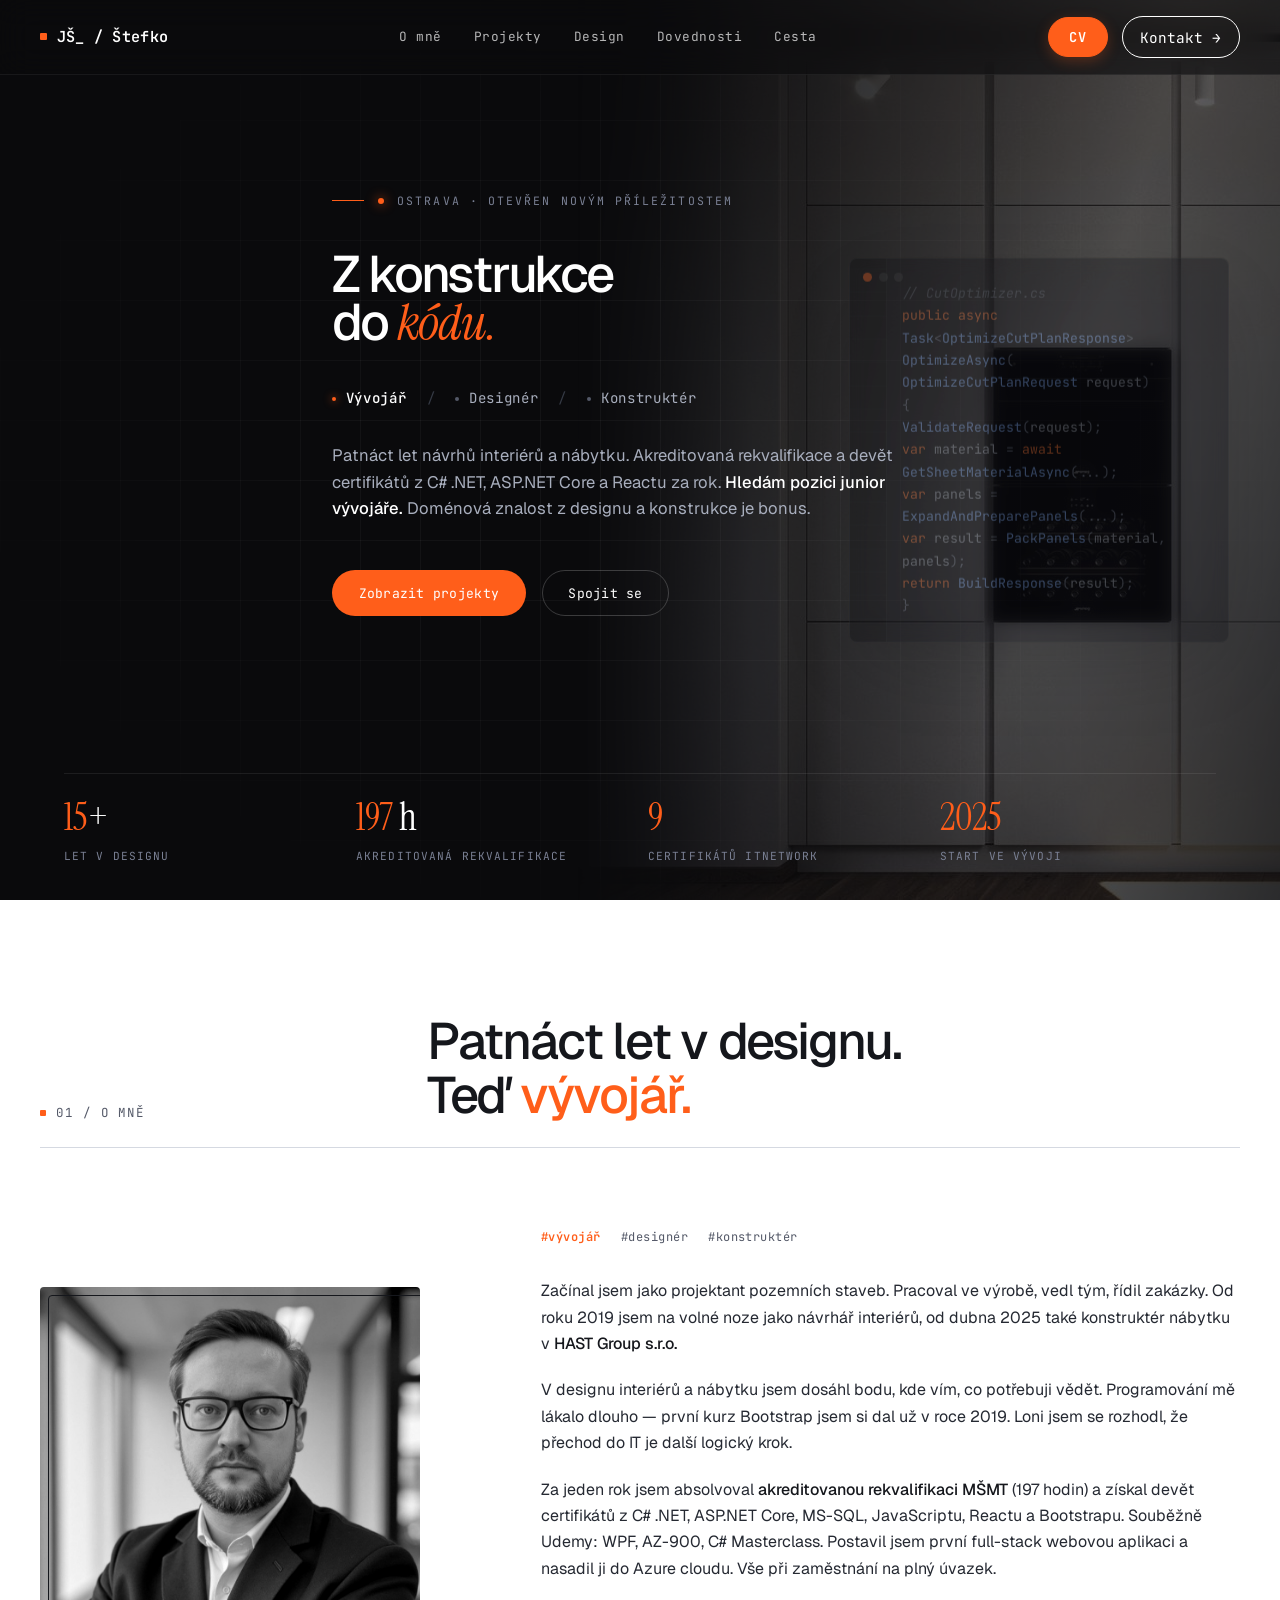
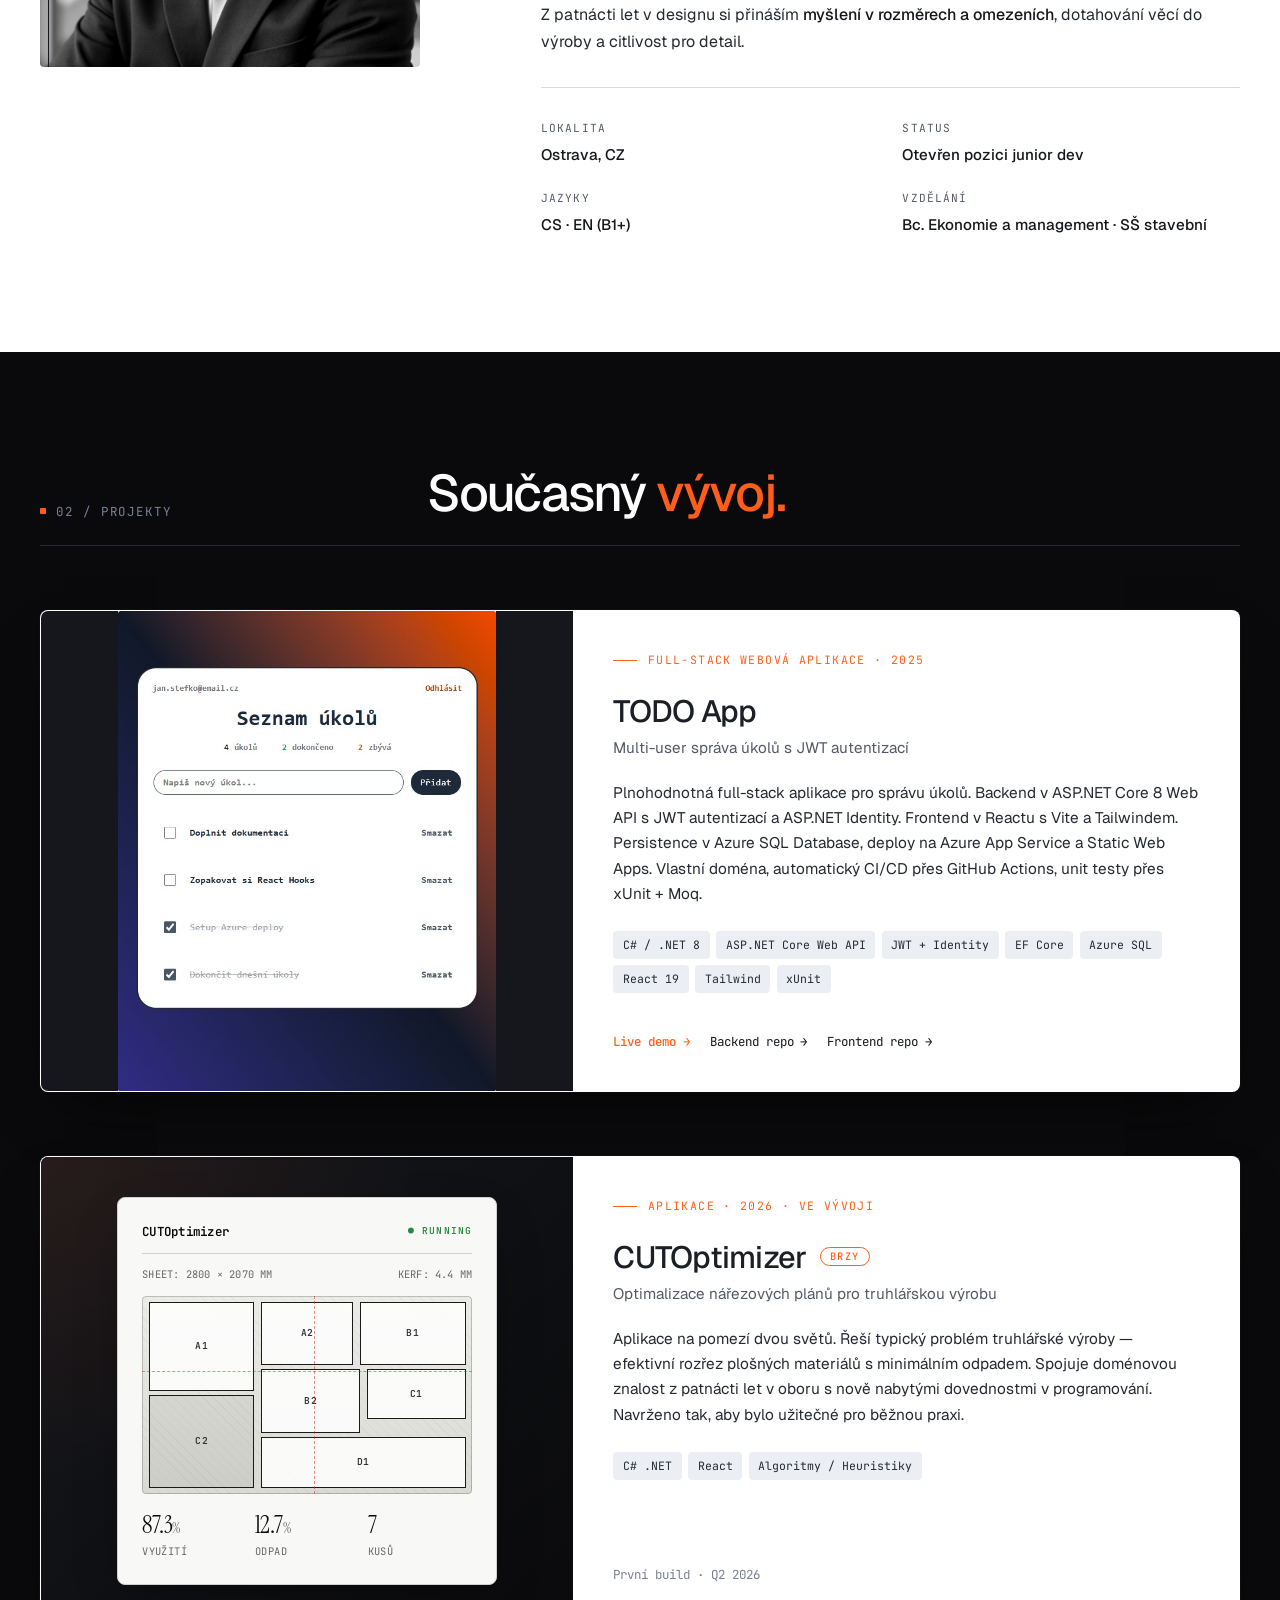
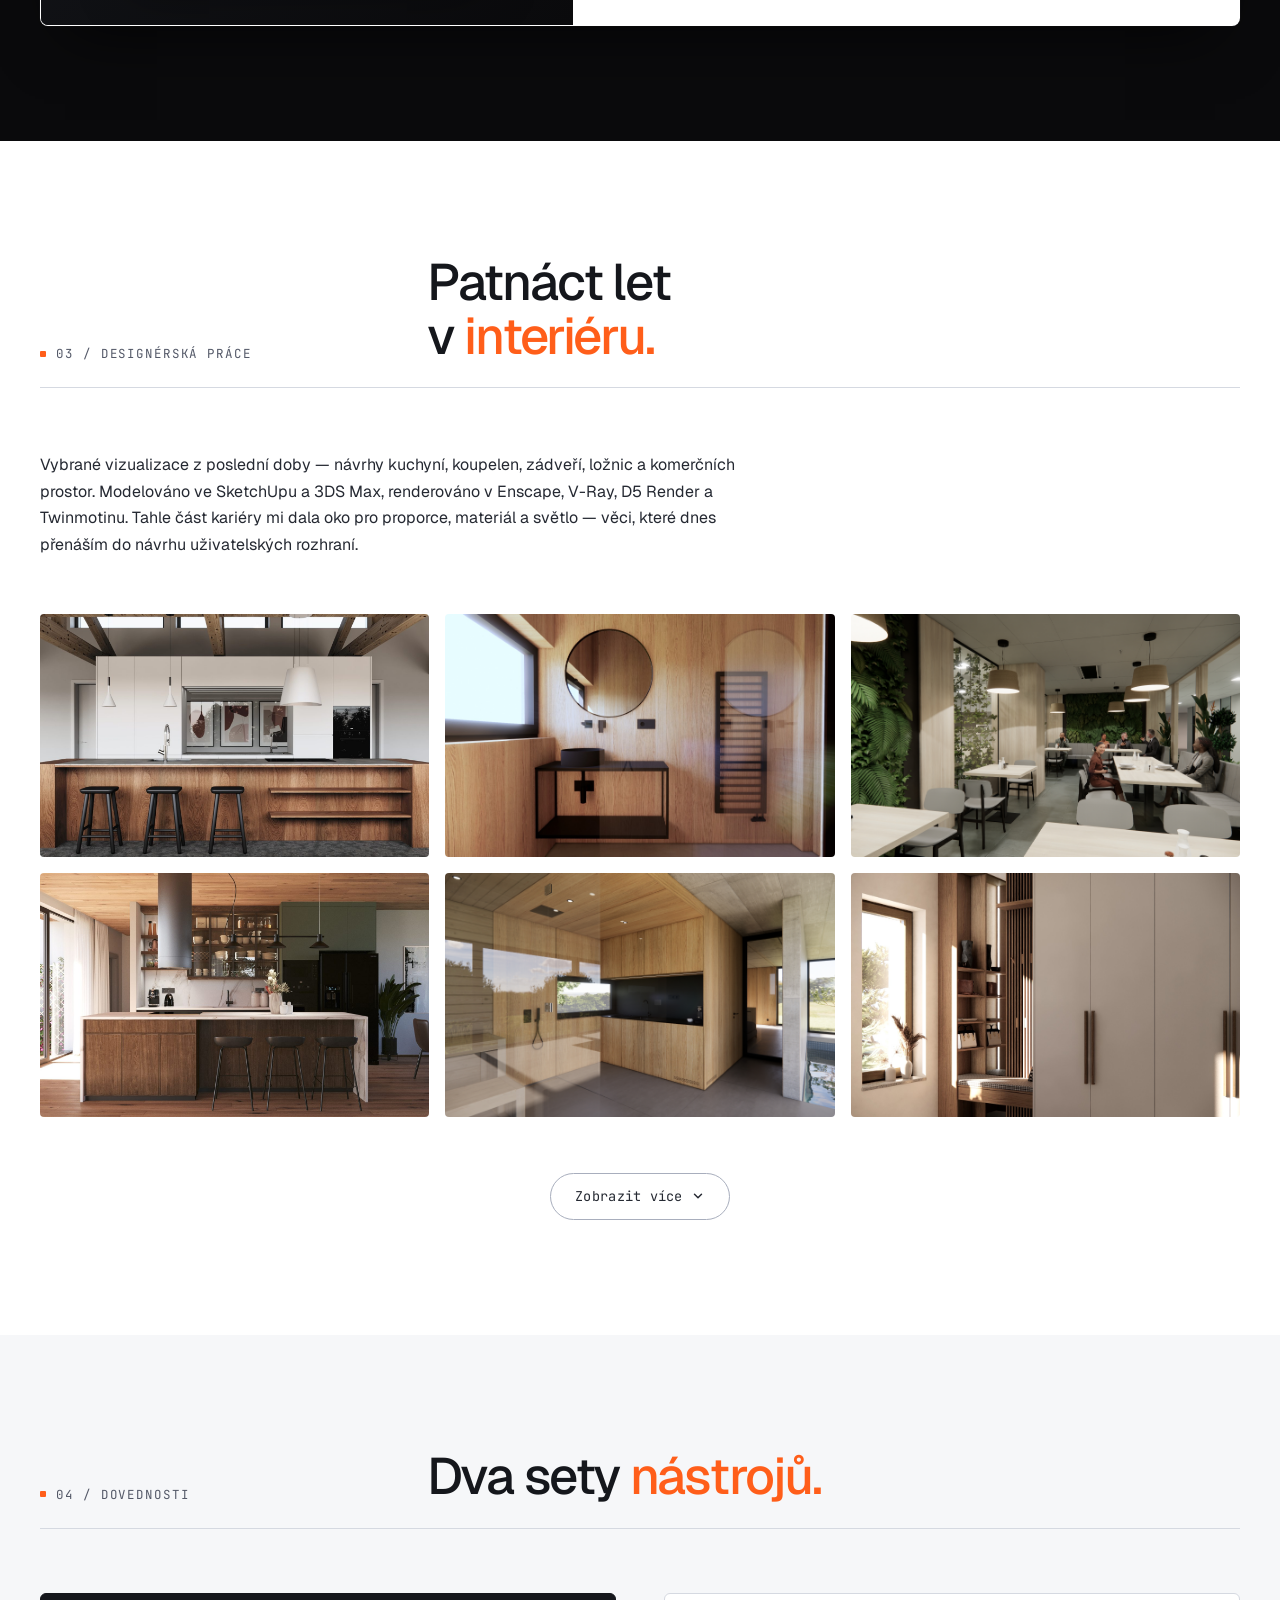
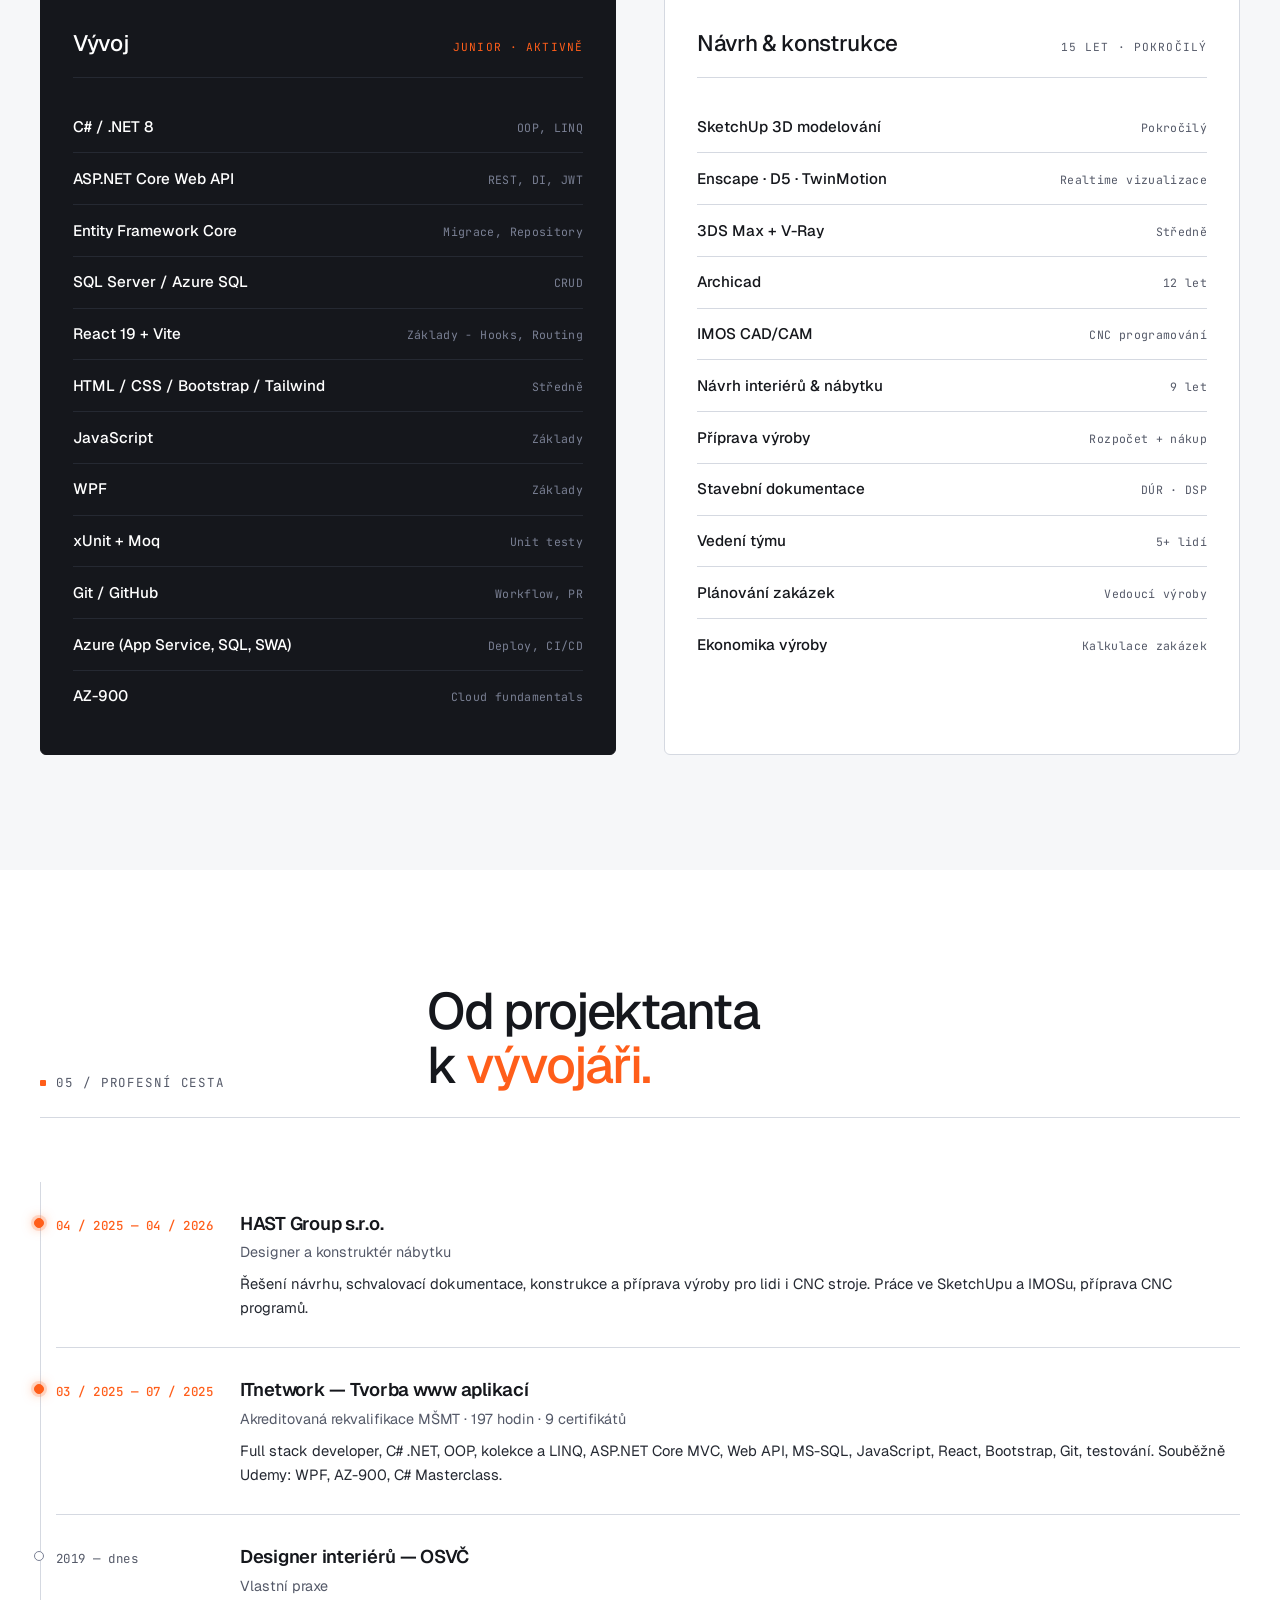
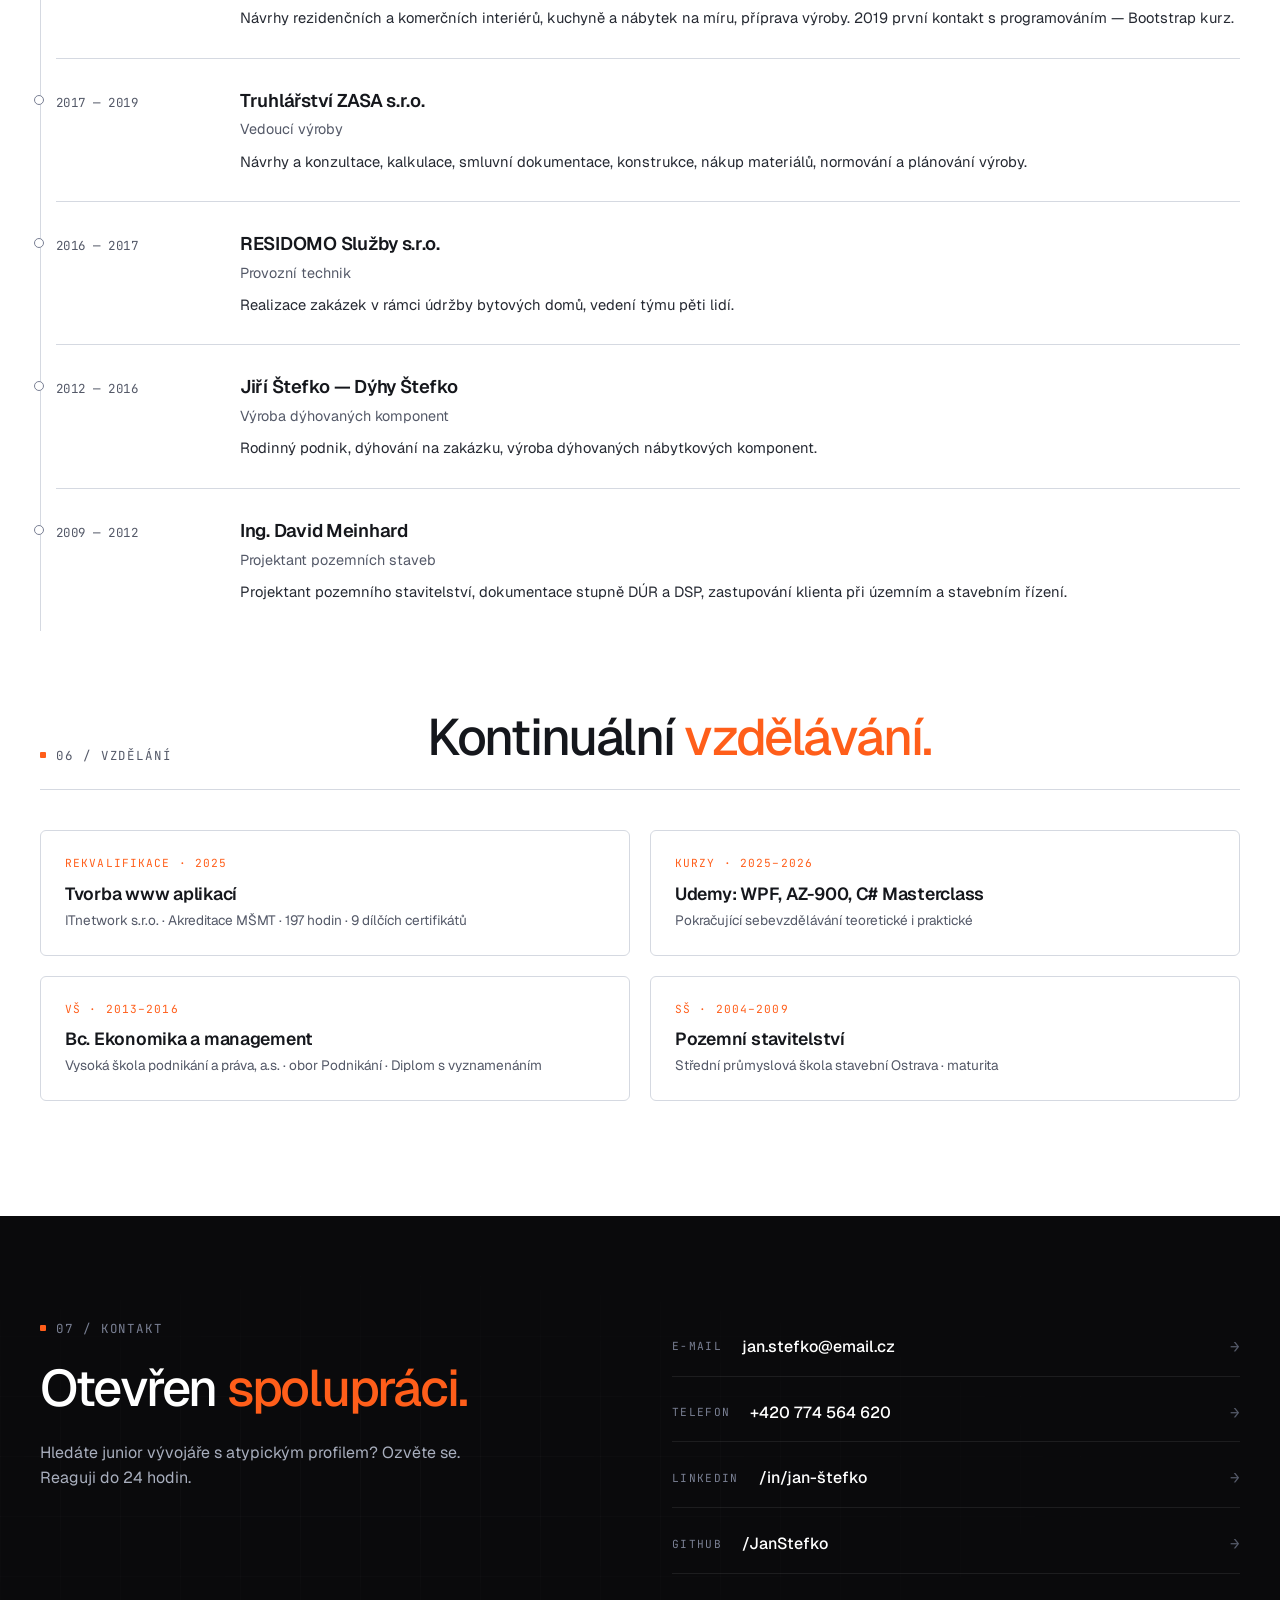
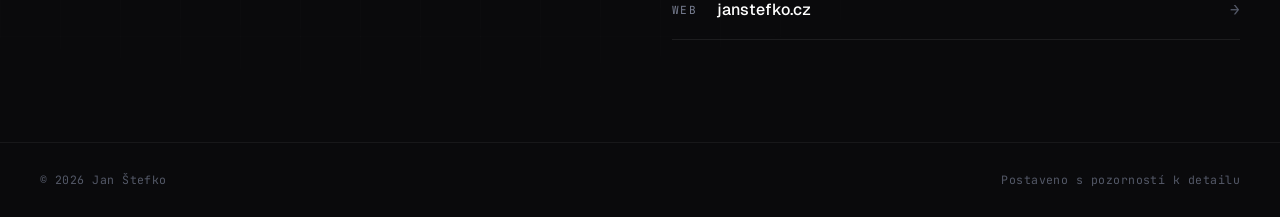
==== commit b005bf87: "CV added to website" ====
--- a/index.html
+++ b/index.html
@@ -58,7 +58,7 @@
         </button>
         <div class="nav-actions">
           <a
-            href="docs/Jan_Stefko_CV.pdf"
+            href="docs/CV · Jan Štefko · Junior Developer.pdf"
             target="_blank"
             rel="noopener"
             class="nav-cv"
@@ -190,7 +190,7 @@
               <span class="about-tag">#konstruktér</span>
             </div>
             <p>
-              Začínal jsem jako projektant pozemních staveb. Pracoval ve výrobě,
+              Začínal jsem jako projektant pozemních staveb. Pracoval ve&nbsp;výrobě,
               vedl tým, řídil zakázky. Od roku 2019 jsem na volné noze jako
               návrhář interiérů, od dubna 2025 také konstruktér nábytku v
               <strong>HAST Group s.r.o.</strong>
@@ -211,7 +211,7 @@
             </p>
             <p>
               Z patnácti let v designu si přináším
-              <strong>myšlení v rozměrech a omezeních</strong>, dotahování věcí
+              <strong>myšlení v rozměrech a&nbsp;omezeních</strong>, dotahování věcí
               do výroby a citlivost pro detail.
             </p>
             <div class="about-meta">
@@ -277,23 +277,26 @@
                 <span>Tailwind</span>
                 <span>xUnit</span>
               </div>
-              <div class="project-links">
+              <div class="project-links ">
                 <a
                   href="https://todo.janstefko.cz"
                   target="_blank"
                   rel="noopener"
+                  class="project-links-demo"
                   >Live demo</a
                 >
                 <a
                   href="https://github.com/JanStefko/TODOApp.Backend"
                   target="_blank"
                   rel="noopener"
+                  class="project-links-a"
                   >Backend repo</a
                 >
                 <a
                   href="https://github.com/JanStefko/TODOApp.Frontend"
                   target="_blank"
                   rel="noopener"
+                  class="project-links-a"
                   >Frontend repo</a
                 >
               </div>
@@ -380,8 +383,8 @@
           Vybrané vizualizace z poslední doby — návrhy kuchyní, koupelen,
           zádveří, ložnic a komerčních prostor. Modelováno ve SketchUpu a 3DS
           Max, renderováno v Enscape, V-Ray, D5 Render a Twinmotinu. Tahle část
-          kariéry mi dala oko pro proporce, materiál a světlo — věci, které dnes
-          přenáším do návrhu uživatelských rozhraní.
+          kariéry mi dala oko pro&nbsp;proporce, materiál a světlo — věci, které dnes
+          přenáším do&nbsp;návrhu uživatelských rozhraní.
         </p>
 
         <!-- Top 6 - vidět hned -->
@@ -502,6 +505,14 @@
               loading="lazy"
             />
             <figcaption>Šedá kuchyně</figcaption>
+          </figure>
+          <figure class="gx" data-full="img/gallery-p2.jpg">
+            <img
+              src="img/gallery-p2.jpg"
+              alt="Moderní kuchyň s ostrůvkem"
+              loading="lazy"
+            />
+            <figcaption>Hostovský pokoj</figcaption>
           </figure>
         </div>
 
@@ -577,14 +588,7 @@
             />
             <figcaption>Kuchyňka · Office</figcaption>
           </figure>
-          <figure class="gx" data-full="img/gallery-p2.jpg">
-            <img
-              src="img/gallery-p2.jpg"
-              alt="Moderní kuchyň s ostrůvkem"
-              loading="lazy"
-            />
-            <figcaption>Hostovský pokoj</figcaption>
-          </figure>
+          
         </div>
 
         <!-- Toggle 2 -->
@@ -730,13 +734,13 @@
 
         <div class="timeline reveal">
           <div class="tl-event current">
-            <div class="tl-date">04 / 2025 — dnes</div>
+            <div class="tl-date">04 / 2025 — 04 / 2026</div>
             <div class="tl-content">
               <h4>HAST Group s.r.o.</h4>
               <div class="tl-role">Designer a konstruktér nábytku</div>
               <p>
-                Řešení návrhu, schvalovací dokumentace, konstrukce a příprava
-                výroby pro lidi i CNC stroje. Práce ve SketchUpu a IMOSu,
+                Řešení návrhu, schvalovací dokumentace, konstrukce a&nbsp;příprava
+                výroby pro lidi i CNC stroje. Práce ve&nbsp;SketchUpu a&nbsp;IMOSu,
                 příprava CNC programů.
               </p>
             </div>
@@ -764,7 +768,7 @@
               <div class="tl-role">Vlastní praxe</div>
               <p>
                 Návrhy rezidenčních a komerčních interiérů, kuchyně a nábytek na
-                míru, příprava výroby. 2019 první kontakt s programováním —
+                míru, příprava výroby. 2019 první kontakt s&nbsp;programováním —
                 Bootstrap kurz.
               </p>
             </div>
@@ -788,8 +792,7 @@
               <h4>RESIDOMO Služby s.r.o.</h4>
               <div class="tl-role">Provozní technik</div>
               <p>
-                Realizace zakázek v rámci údržby bytových domů, vedení týmu pěti
-                lidí.
+                Realizace zakázek v rámci údržby bytových domů, vedení týmu pěti lidí.
               </p>
             </div>
           </div>
@@ -800,7 +803,7 @@
               <h4>Jiří Štefko — Dýhy Štefko</h4>
               <div class="tl-role">Výroba dýhovaných komponent</div>
               <p>
-                Rodinný podnik. Dýhování na zakázku, výroba dýhovaných nábytkových komponent.
+                Rodinný podnik, dýhování na zakázku, výroba dýhovaných nábytkových komponent.
               </p>
             </div>
           </div>
@@ -811,7 +814,7 @@
               <h4>Ing. David Meinhard</h4>
               <div class="tl-role">Projektant pozemních staveb</div>
               <p>
-                Projektant pozemního stavitelství, projektová dokumentace DÚR a
+                Projektant pozemního stavitelství, dokumentace stupně DÚR a
                 DSP, zastupování klienta při územním a stavebním řízení.
               </p>
             </div>
@@ -838,7 +841,7 @@
             <div class="edu-item">
               <div class="edu-tag">Kurzy · 2025–2026</div>
               <h4>Udemy: WPF, AZ-900, C# Masterclass</h4>
-              <p>Pokračující sebevzdělávání</p>
+              <p>Pokračující sebevzdělávání teoretické i praktické</p>
             </div>
             <div class="edu-item">
               <div class="edu-tag">VŠ · 2013–2016</div>
@@ -850,7 +853,7 @@
             <div class="edu-item">
               <div class="edu-tag">SŠ · 2004–2009</div>
               <h4>Pozemní stavitelství</h4>
-              <p>Střední průmyslová škola stavební · maturita · Ostrava</p>
+              <p>Střední průmyslová škola stavební Ostrava · maturita</p>
             </div>
           </div>
         </div>
--- a/css/style.css
+++ b/css/style.css
@@ -138,7 +138,7 @@
   display: inline-flex;
   align-items: center;
   gap: 0.4rem;
-  padding: 0.6rem 1rem 0.5rem;
+  padding: 0.6rem 1.3rem 0.5rem;
   background: var(--orange);
   color: var(--white) !important;
   font-family: var(--font-mono);
@@ -294,7 +294,7 @@
   overflow: hidden;
   display: flex;
   align-items: top;
-  padding: clamp(10rem, 12vw, 20rem) 0 5rem;
+  padding: clamp(12rem, 14vw, 15rem) 0 5rem;
 }
 
 /* Background grid */
@@ -442,7 +442,7 @@
 
 .hero-title {
   font-family: var(--font-sans);
-  font-size: clamp(2.5rem, 6vw, 5.2rem);
+  font-size: clamp(2.5rem, 4vw, 5.2rem);
   line-height: 0.95;
   letter-spacing: -0.045em;
   font-weight: 500;
@@ -502,7 +502,7 @@
   font-family: var(--font-mono);
   font-size: 0.82rem;
   letter-spacing: 0.02em;
-  padding: 1.05rem 1.6rem 0.85rem;
+  padding: 0.85rem 1.6rem 0.65rem;
   border-radius: 999px;
   text-decoration: none;
   display: inline-flex;
@@ -529,8 +529,33 @@
   border-top: 1px solid rgba(255,255,255,0.08);
   z-index: 3;
 }
-@media (max-width: 720px) {
-  .hero-stats { grid-template-columns: repeat(2, 1fr); gap: 1.25rem; }
+/* Krátký displej (málo výšky) NEBO úzký – stats jdou do toku, vytlačí dolů */
+@media (max-height: 500px), (max-width: 720px) {
+  .hero {
+    display: block;
+    min-height: auto;
+    padding: clamp(5rem, 10vw, 8rem) 0 3rem;
+  }
+  .hero-stats {
+    position: static;
+    margin: 3rem auto 0;
+    left: auto;
+    right: auto;
+    bottom: auto;
+    width: 100%;
+    max-width: 1480px;
+    padding-left: clamp(2rem, 5vw, 4rem);
+    padding-right: clamp(2rem, 5vw, 4rem);
+    box-sizing: border-box;
+  }
+}
+
+/* Velmi úzký – statistiky 2x2 místo 4x1 */
+@media (max-width: 600px) {
+  .hero-stats {
+    grid-template-columns: repeat(2, 1fr);
+    gap: 1.25rem;
+  }
 }
 .hero-stat .num {
   font-family: var(--font-display);
@@ -879,13 +904,22 @@
   font-size: 0.78rem;
   margin-top: auto;
 }
-.project-links a {
+.project-links-a {
   color: var(--slate-900);
   text-decoration: none;
   display: inline-flex;
   align-items: center;
   gap: 0.4rem;
   transition: color 0.2s;
+}
+.project-links-demo {
+  color: var(--orange);
+  text-decoration: none;
+  display: inline-flex;
+  align-items: center;
+  gap: 0.4rem;
+  transition: color 0.2s;
+  font-weight: 500;
 }
 .project-links a::after { content: '→'; transition: transform 0.2s; }
 .project-links a:hover { color: var(--orange); }
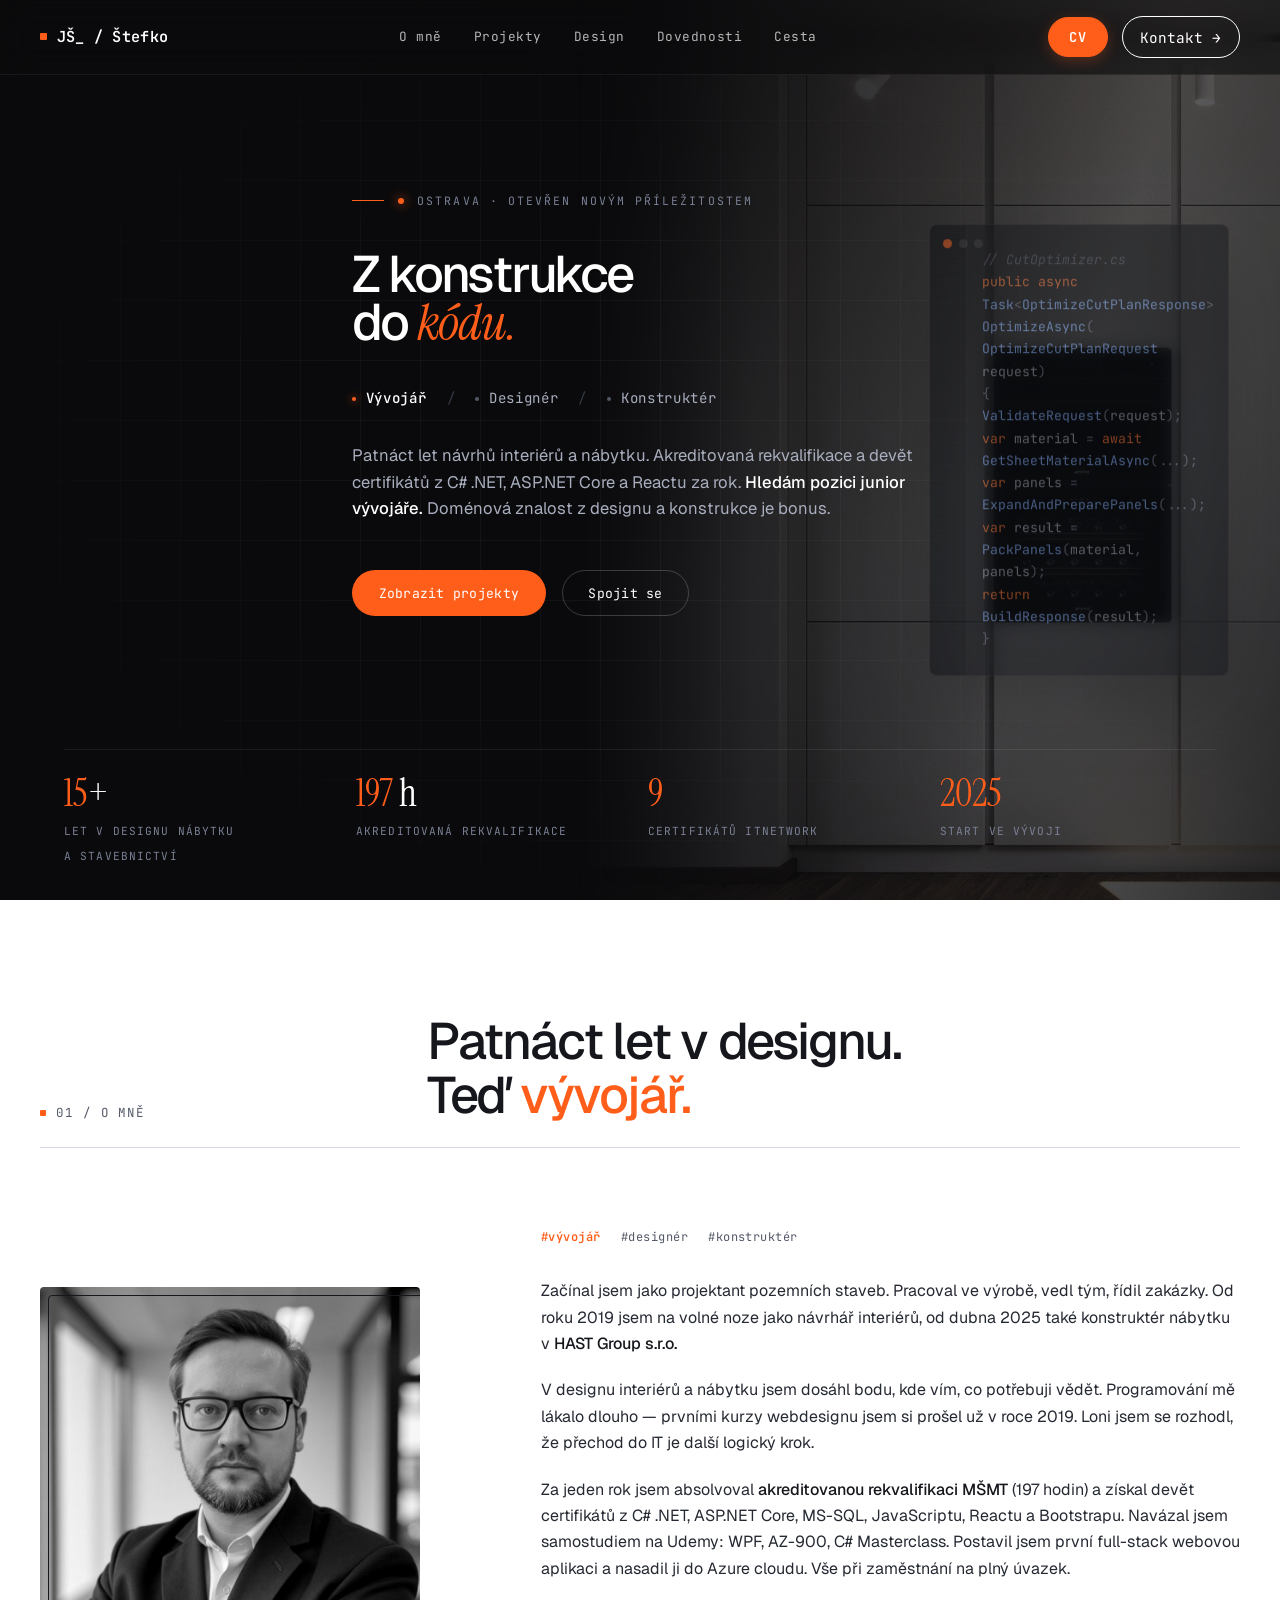
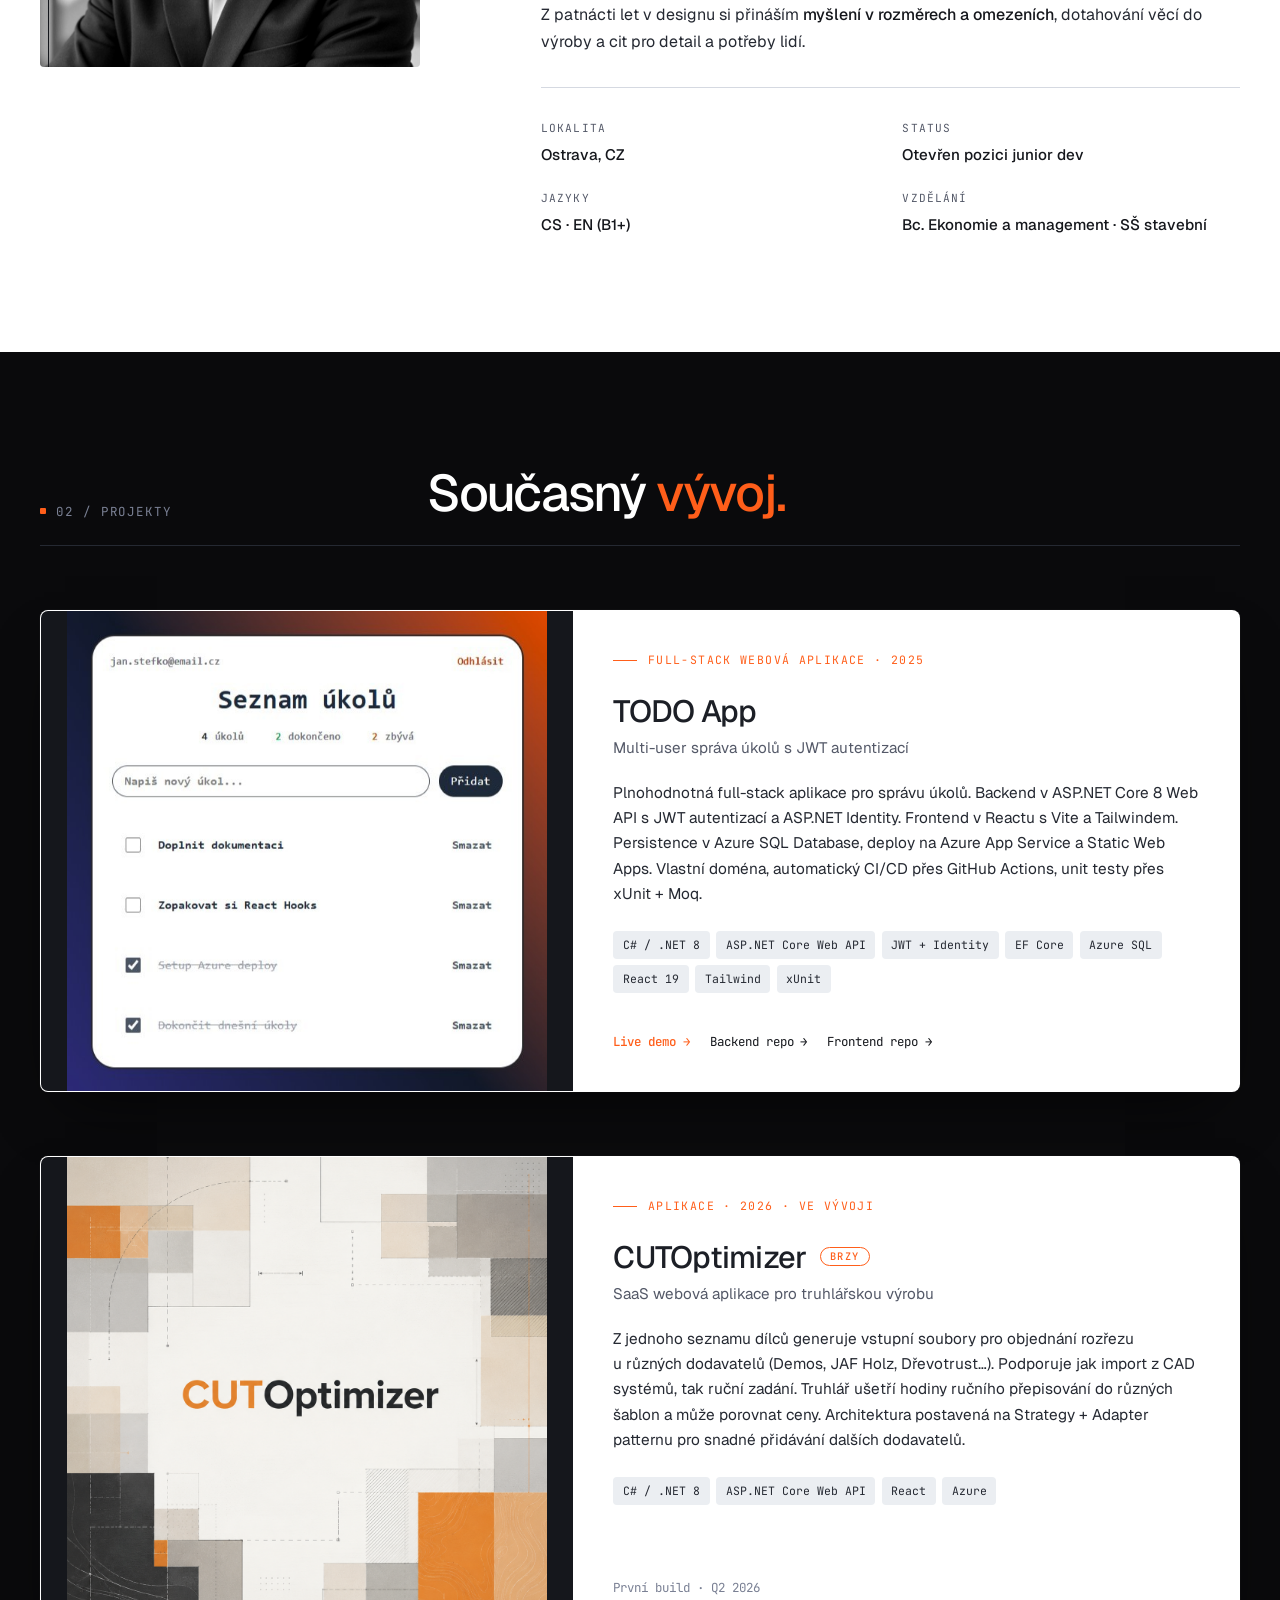
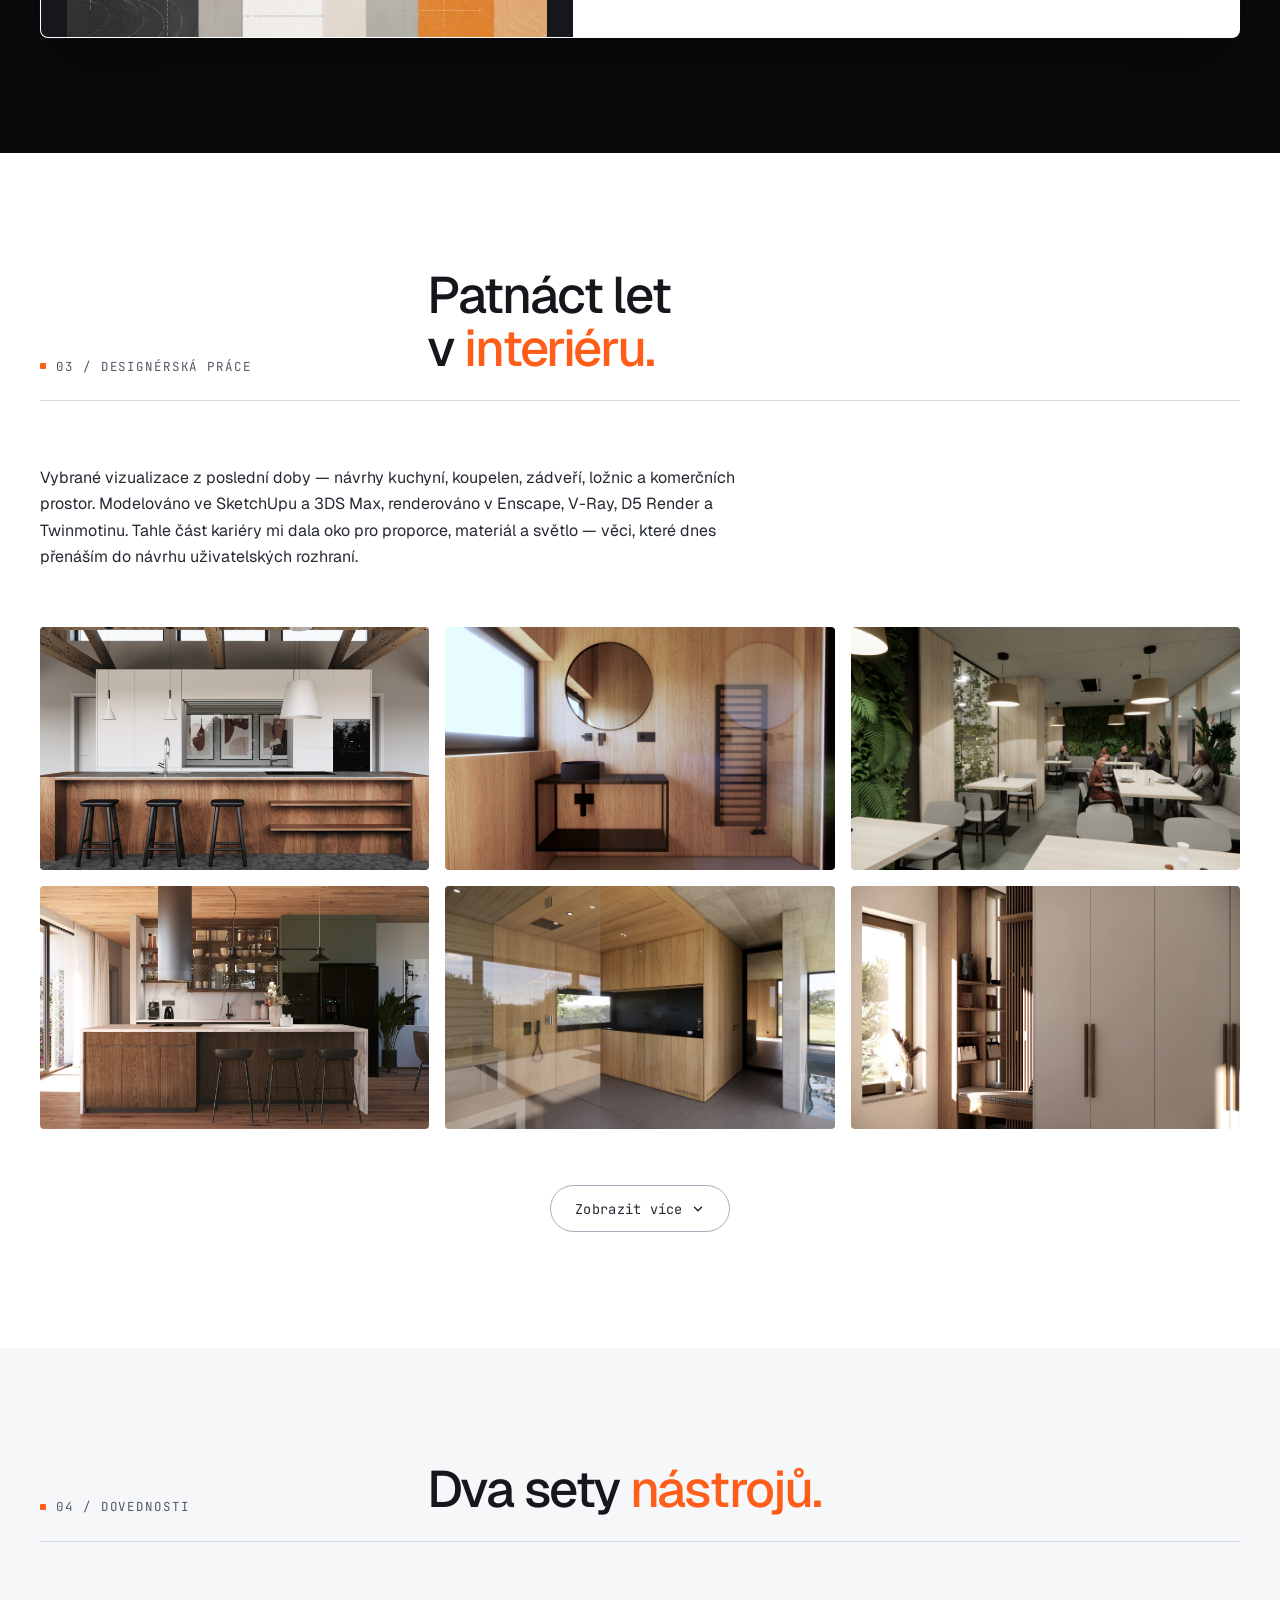
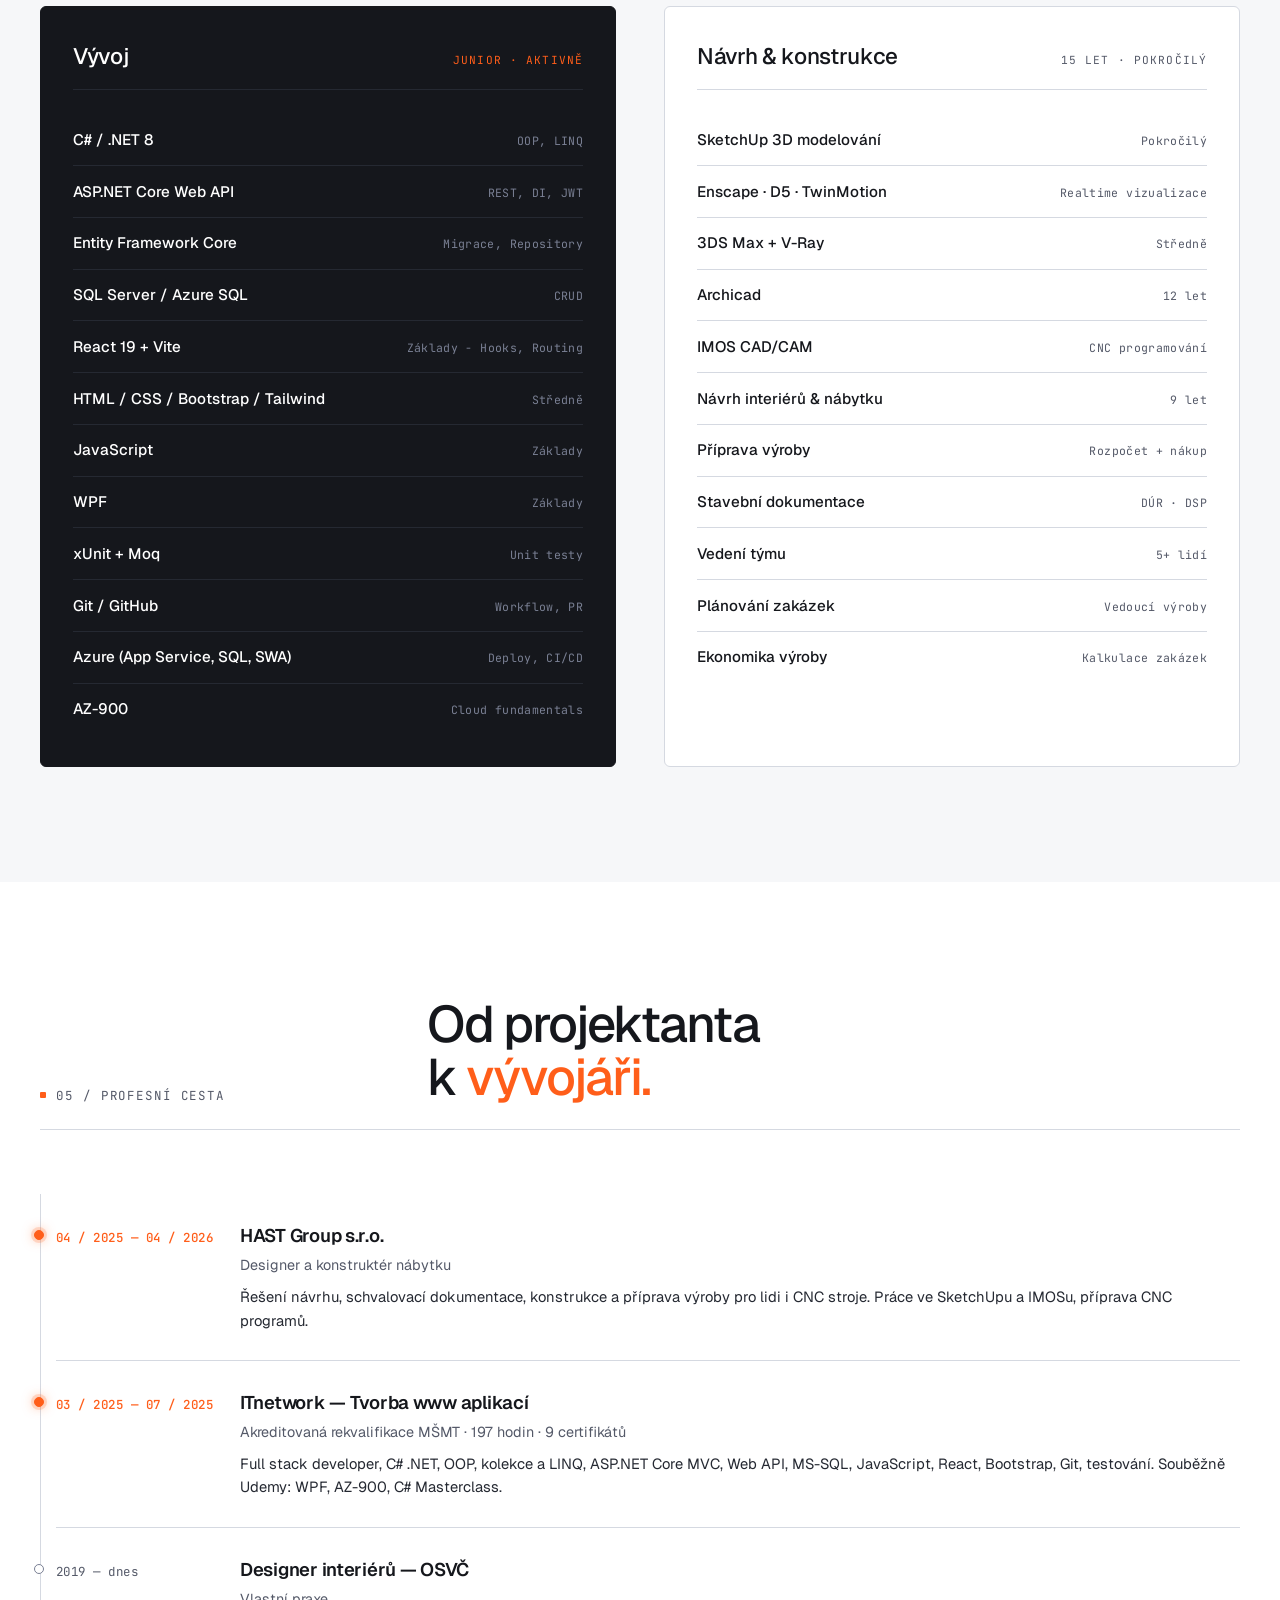
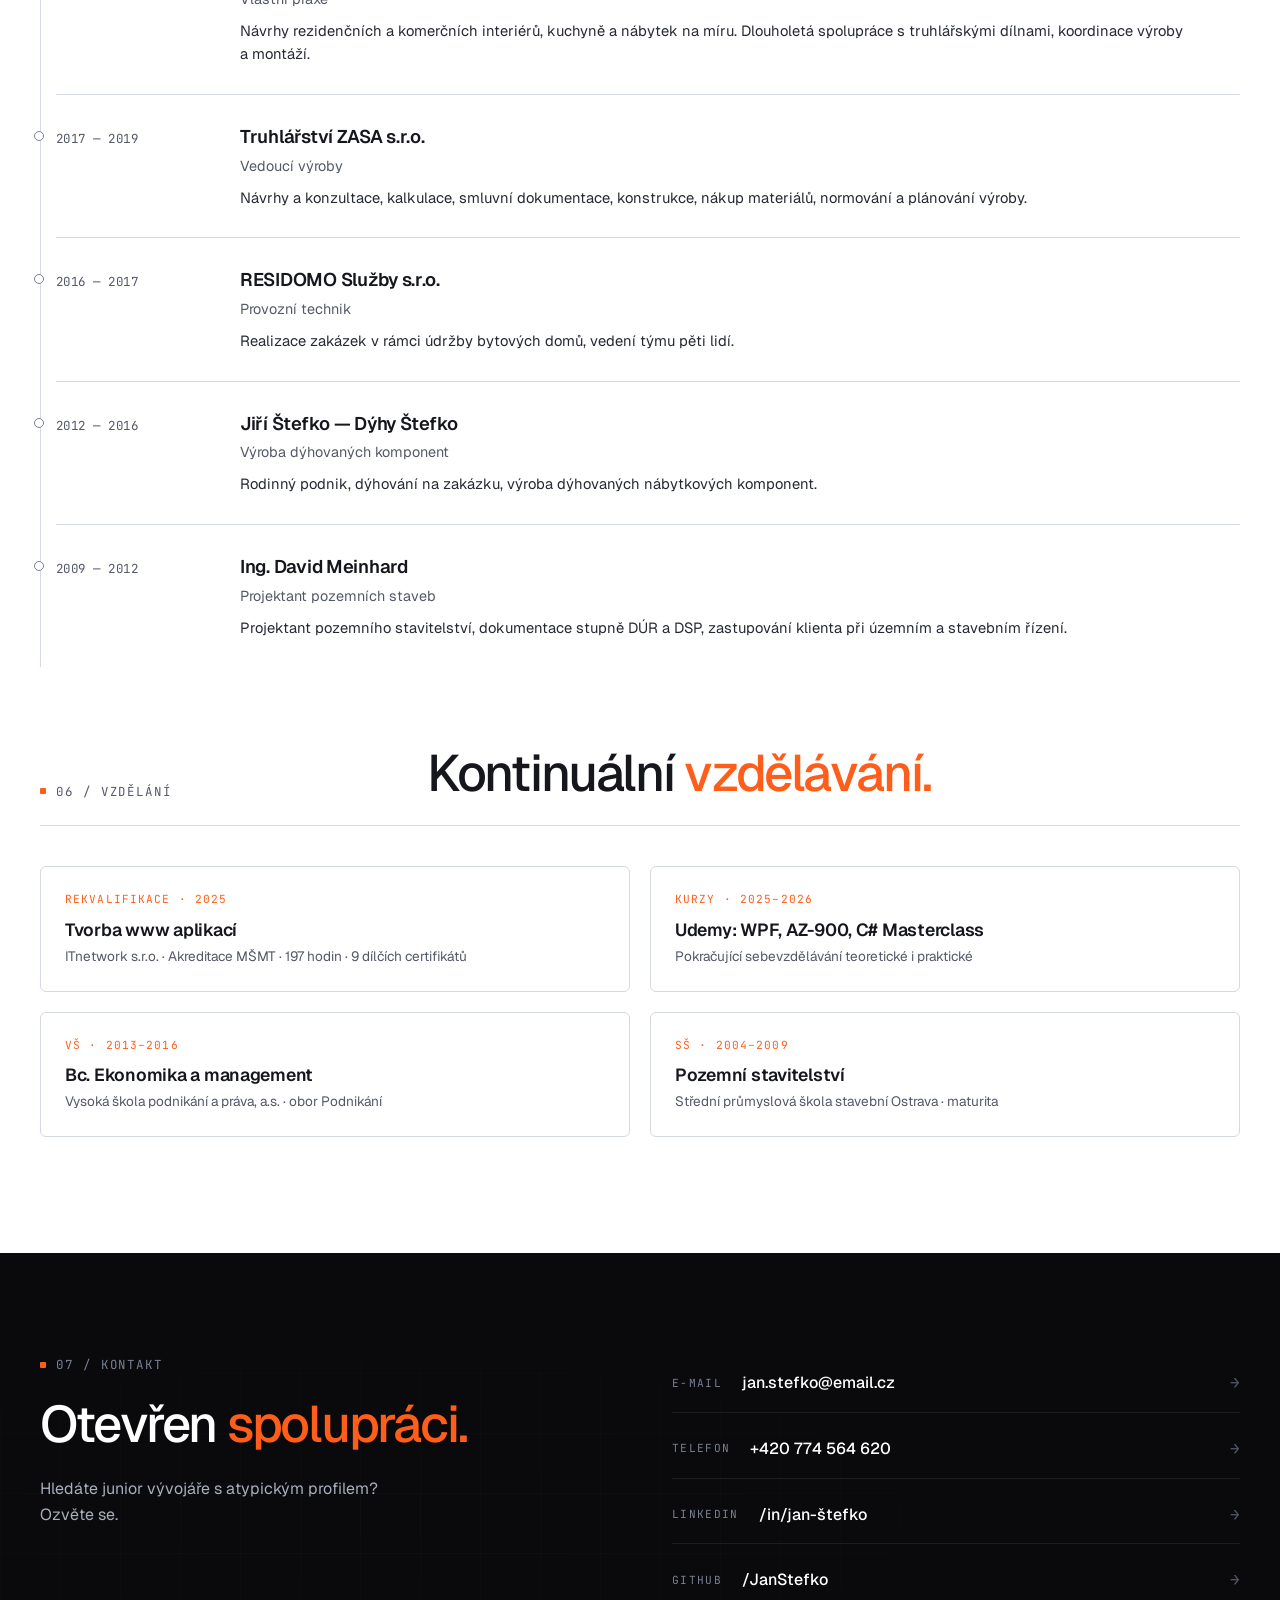
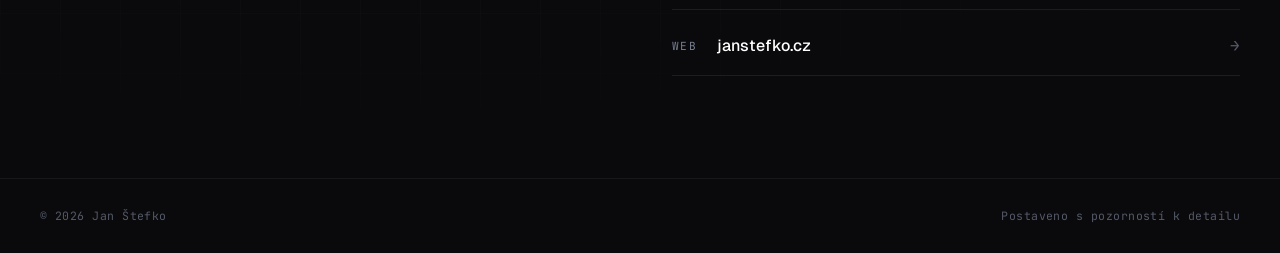
==== commit 58fff3a5: "Update hero responsive, CUTOptimizer desc" ====
--- a/index.html
+++ b/index.html
@@ -139,10 +139,8 @@
           <span class="role">Konstruktér</span>
         </div>
         <p class="hero-lede">
-          Patnáct let návrhů interiérů a nábytku. Akreditovaná rekvalifikace a
-          devět certifikátů z C# .NET, ASP.NET Core a Reactu za rok.
-          <strong>Hledám pozici junior vývojáře.</strong> Doménová znalost z
-          designu a konstrukce je bonus.
+          Patnáct let návrhů interiérů a&nbsp;nábytku. Akreditovaná rekvalifikace a&nbsp;devět certifikátů z C# .NET, ASP.NET Core a&nbsp;Reactu za&nbsp;rok.
+          <strong>Hledám pozici junior vývojáře.</strong> Doménová znalost z&nbsp;designu a&nbsp;konstrukce je bonus.
         </p>
         <div class="hero-cta-row">
           <a href="#work" class="btn btn-primary">Zobrazit projekty</a>
@@ -153,7 +151,7 @@
       <div class="hero-stats">
         <div class="hero-stat">
           <span class="num"><span class="accent">15</span>+</span>
-          <span class="label">Let v designu</span>
+          <span class="label">Let v designu nábytku a&nbsp;stavebnictví</span>
         </div>
         <div class="hero-stat">
           <span class="num"><span class="accent">197</span> h</span>
@@ -197,22 +195,22 @@
             </p>
             <p>
               V designu interiérů a nábytku jsem dosáhl bodu, kde vím, co
-              potřebuji vědět. Programování mě lákalo dlouho — první kurz
-              Bootstrap jsem si dal už v roce 2019. Loni jsem se rozhodl, že
+              potřebuji vědět. Programování mě lákalo dlouho — prvními kurzy
+              webdesignu jsem si prošel už v roce 2019. Loni jsem se rozhodl, že
               přechod do IT je další logický krok.
             </p>
             <p>
               Za jeden rok jsem absolvoval
               <strong>akreditovanou rekvalifikaci MŠMT</strong> (197 hodin) a
               získal devět certifikátů z C# .NET, ASP.NET Core, MS-SQL,
-              JavaScriptu, Reactu a Bootstrapu. Souběžně Udemy: WPF, AZ-900, C#
+              JavaScriptu, Reactu a Bootstrapu. Navázal jsem samostudiem na Udemy: WPF, AZ-900, C#
               Masterclass. Postavil jsem první full-stack webovou aplikaci a
               nasadil ji do Azure cloudu. Vše při zaměstnání na plný úvazek.
             </p>
             <p>
               Z patnácti let v designu si přináším
               <strong>myšlení v rozměrech a&nbsp;omezeních</strong>, dotahování věcí
-              do výroby a citlivost pro detail.
+              do výroby a cit pro detail a potřeby lidí.
             </p>
             <div class="about-meta">
               <div class="about-meta-item">
@@ -251,7 +249,7 @@
           <!-- TODO APP -->
           <article class="project reveal">
             <div class="project-visual todo-bg full-img">
-              <img src="img/todo-app.jpg" alt="TODO App — seznam úkolů">
+              <img src="img/todo-app - squared.jpg" alt="TODO App — seznam úkolů">
             </div>
             <div class="project-info">
               <div class="project-tag">Full-stack webová aplikace · 2025</div>
@@ -305,40 +303,8 @@
 
           <!-- CUTOPTIMIZER -->
           <article class="project reveal">
-            <div class="project-visual">
-              <div class="cut-preview cut-preview-mono" aria-hidden="true">
-                <div class="cut-preview-header">
-                  <strong>CUTOptimizer</strong>
-                  <span class="badge-running">● RUNNING</span>
-                </div>
-                <div class="cut-preview-meta">
-                  <span>Sheet: 2800 × 2070 mm</span>
-                  <span>Kerf: 4.4 mm</span>
-                </div>
-                <div class="cut-board cut-board-mono">
-                  <div class="piece m1" data-label="A1"></div>
-                  <div class="piece m2" data-label="A2"></div>
-                  <div class="piece m3" data-label="B1"></div>
-                  <div class="piece m4" data-label="B2"></div>
-                  <div class="piece m5" data-label="C1"></div>
-                  <div class="piece m6" data-label="C2"></div>
-                  <div class="piece m7" data-label="D1"></div>
-                  <!-- Saw lines (dimension marks) -->
-                  <div class="saw-line saw-h" style="top: 38%"></div>
-                  <div class="saw-line saw-v" style="left: 52%"></div>
-                </div>
-                <div class="cut-stats">
-                  <div>
-                    <strong>87.3<span class="unit">%</span></strong
-                    >Využití
-                  </div>
-                  <div>
-                    <strong>12.7<span class="unit">%</span></strong
-                    >Odpad
-                  </div>
-                  <div><strong>7</strong>Kusů</div>
-                </div>
-              </div>
+            <div class="project-visual todo-bg full-img">
+              <img src="img/CUTO.png" alt="CUTOptimizer — aplikace pro optimalizaci výroby">
             </div>
             <div class="project-info">
               <div class="project-tag">Aplikace · 2026 · Ve vývoji</div>
@@ -347,19 +313,18 @@
                 <span class="coming-badge">Brzy</span>
               </h3>
               <p class="project-subtitle">
-                Optimalizace nářezových plánů pro truhlářskou výrobu
+                SaaS webová aplikace pro truhlářskou výrobu
               </p>
               <p class="project-desc">
-                Aplikace na pomezí dvou světů. Řeší typický problém truhlářské
-                výroby — efektivní rozřez plošných materiálů s minimálním
-                odpadem. Spojuje doménovou znalost z patnácti let v oboru s nově
-                nabytými dovednostmi v programování. Navrženo tak, aby bylo
-                užitečné pro běžnou praxi.
+                Z jednoho seznamu dílců generuje vstupní soubory pro&nbsp;objednání rozřezu u&nbsp;různých dodavatelů (Demos, JAF Holz, Dřevotrust…). 
+                Podporuje jak import z CAD systémů, tak ruční zadání. Truhlář ušetří hodiny ručního přepisování do&nbsp;různých šablon a může porovnat ceny. 
+                Architektura postavená na Strategy + Adapter patternu pro snadné přidávání dalších dodavatelů.
               </p>
               <div class="project-stack">
-                <span>C# .NET</span>
-                <span>React</span>
-                <span>Algoritmy / Heuristiky</span>
+                  <span>C# / .NET 8</span>
+                  <span>ASP.NET Core Web API</span>
+                  <span>React</span>
+                  <span>Azure</span>
               </div>
               <div class="project-links">
                 <span class="disabled">První build · Q2 2026</span>
@@ -768,8 +733,7 @@
               <div class="tl-role">Vlastní praxe</div>
               <p>
                 Návrhy rezidenčních a komerčních interiérů, kuchyně a nábytek na
-                míru, příprava výroby. 2019 první kontakt s&nbsp;programováním —
-                Bootstrap kurz.
+                míru. Dlouholetá spolupráce s&nbsp;truhlářskými dílnami, koordinace výroby a&nbsp;montáží.
               </p>
             </div>
           </div>
@@ -847,7 +811,7 @@
               <div class="edu-tag">VŠ · 2013–2016</div>
               <h4>Bc. Ekonomika a management</h4>
               <p>
-                Vysoká škola podnikání a práva, a.s. · obor Podnikání · Diplom s&nbsp;vyznamenáním
+                Vysoká škola podnikání a práva, a.s. · obor Podnikání
               </p>
             </div>
             <div class="edu-item">
@@ -869,8 +833,7 @@
             Otevřen <span class="accent">spolupráci.</span>
           </h2>
           <p class="contact-sub">
-            Hledáte junior vývojáře s atypickým profilem? Ozvěte se. Reaguji do
-            24 hodin.
+            Hledáte junior vývojáře s atypickým profilem? <br>Ozvěte se.
           </p>
         </div>
         <div class="contact-list">
@@ -890,7 +853,7 @@
           </a>
           <a
             class="contact-item"
-            href="https://www.linkedin.com/in/jan-%C5%A1tefko-604263304/"
+            href="https://www.linkedin.com/in/jan-%C5%A1tefko/"
             target="_blank"
             rel="noopener"
           >
--- a/css/style.css
+++ b/css/style.css
@@ -334,11 +334,11 @@
 /* Code overlay — diagonal strip with code snippet */
 .hero-code {
   position: absolute;
-  right: 4%;
+  right: 15%;
   top: 50%;
   transform: translateY(-50%) rotate(0deg);
   width: 30%;
-  max-width: 380px;
+  max-width: 400px;
   font-family: var(--font-mono);
   font-size: 0.82rem;
   line-height: 1.7;
@@ -352,7 +352,7 @@
   z-index: 2;
   box-shadow: 0 30px 80px -20px rgba(0,0,0,0.6), 0 0 0 1px rgba(255,94,26,0.04);
   overflow: hidden;
-  opacity: 0.35;
+  opacity: 0.5;
   filter: blur(0.5px);
   transition: opacity 0.4s ease, filter 0.4s ease;
 }
@@ -392,13 +392,24 @@
 .hero-code .pn { color: var(--slate-400); }
 
 @media (max-width: 1024px) {
-  .hero-viz { width: 65%; opacity: 0.22; }
+  .hero-viz { width: 60%; opacity: 0.22; }
   .hero-code { width: 38%; max-width: none; right: 5%; font-size: 0.72rem; padding: 1.25rem 1rem 1.25rem 2.5rem; }
+}
+@media (max-width: 1700px) {
+  .hero-code { right: 10%; max-width: 300px;}
+
+}
+@media (max-width: 1450px) {
+  .hero-code { right: 4%; }
+}
+@media (max-width: 1250px) {
+  .hero-code { opacity: 0.1; pointer-events: none; }
 }
 @media (max-width: 720px) {
   .hero-viz { width: 100%; opacity: 0.18; }
-  .hero-code { display: none; }
-}
+}
+
+
 
 .hero-content {
   position: relative;
@@ -407,8 +418,15 @@
 }
 
 .hero .container.hero-content {
-  max-width: 1480px;
+  max-width: 1450px;
   padding-left: clamp(1.25rem, 2.5vw, 2rem);
+  margin-left: 25%;
+  margin-right: auto;
+}
+@media (max-width: 1250px) {
+  .hero .container.hero-content {
+    margin-left: auto;
+  }
 }
 .hero-eyebrow {
   font-family: var(--font-mono);
@@ -484,7 +502,7 @@
 .hero-roles .sep { color: var(--slate-600); }
 
 .hero-lede {
-  max-width: 38rem;
+  max-width: 37rem;
   font-size: clamp(1rem, 1.3vw, 1.15rem);
   line-height: 1.6;
   color: var(--slate-300);
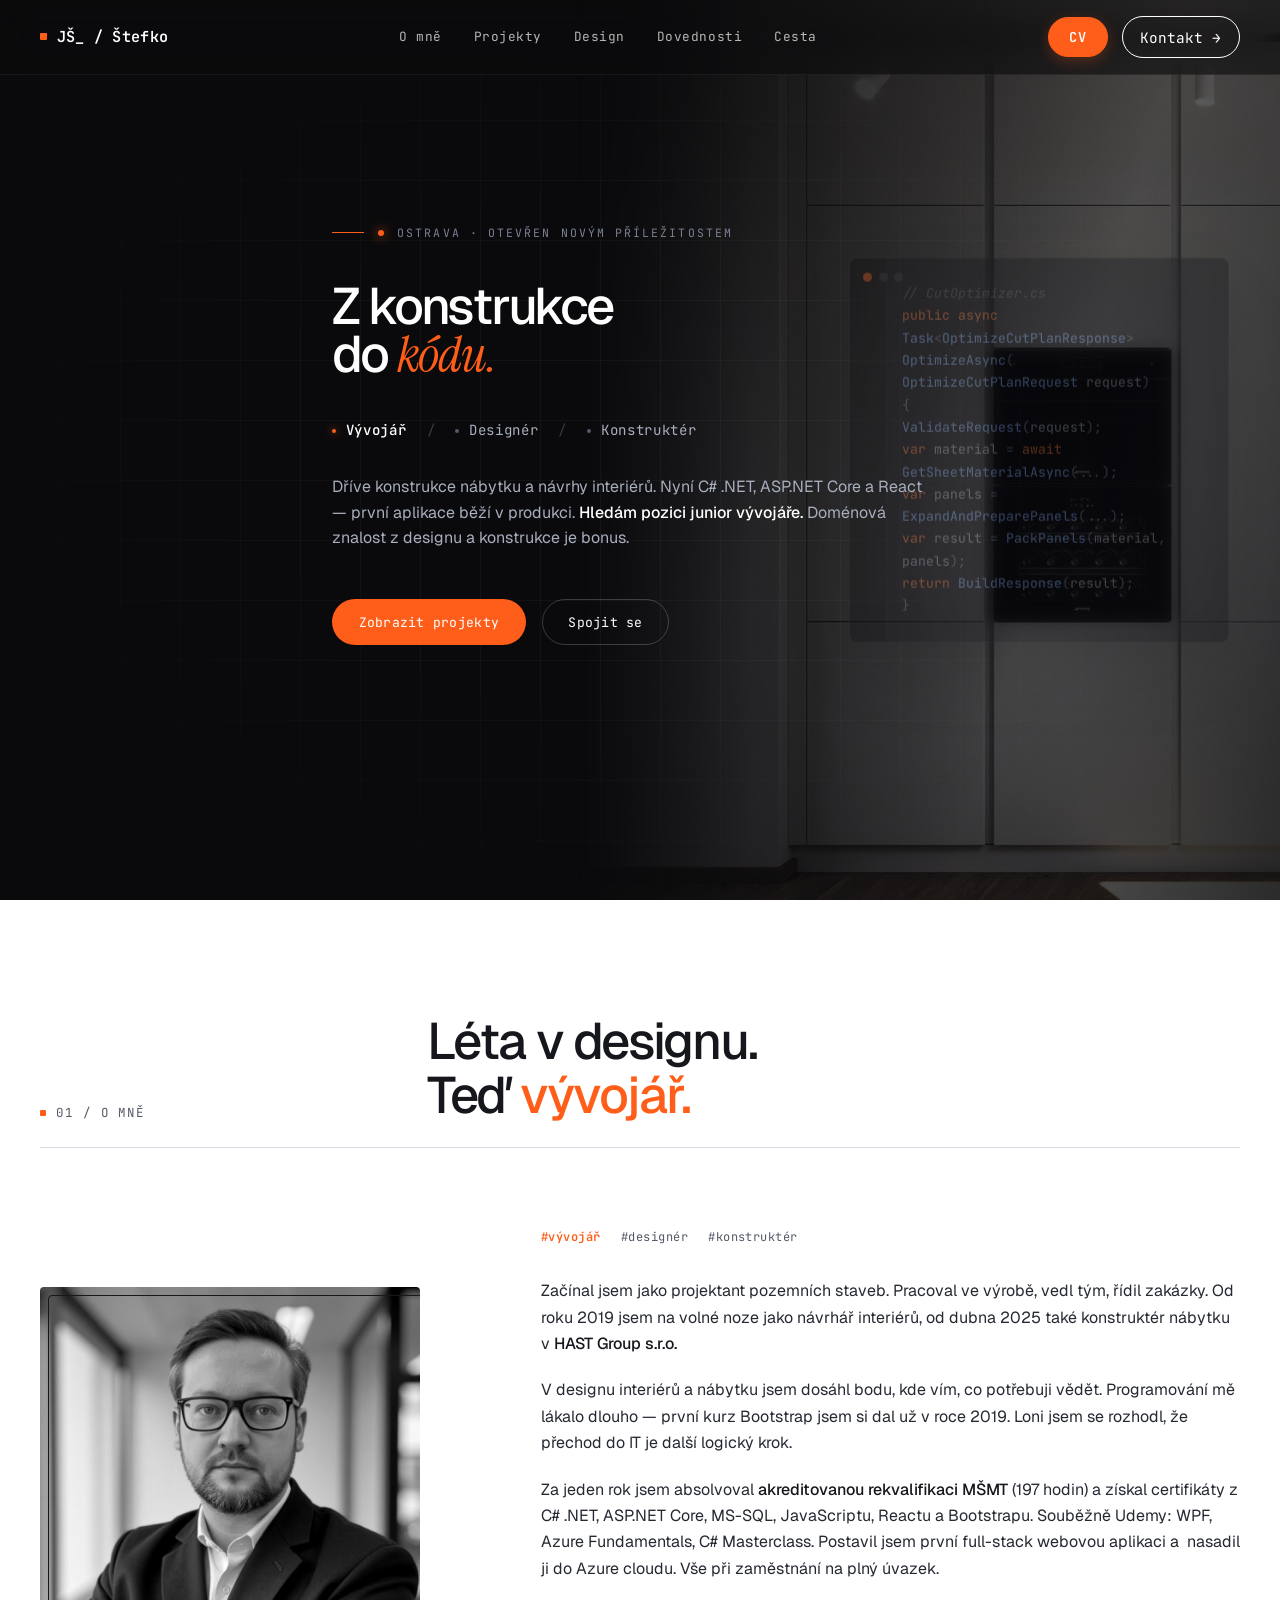
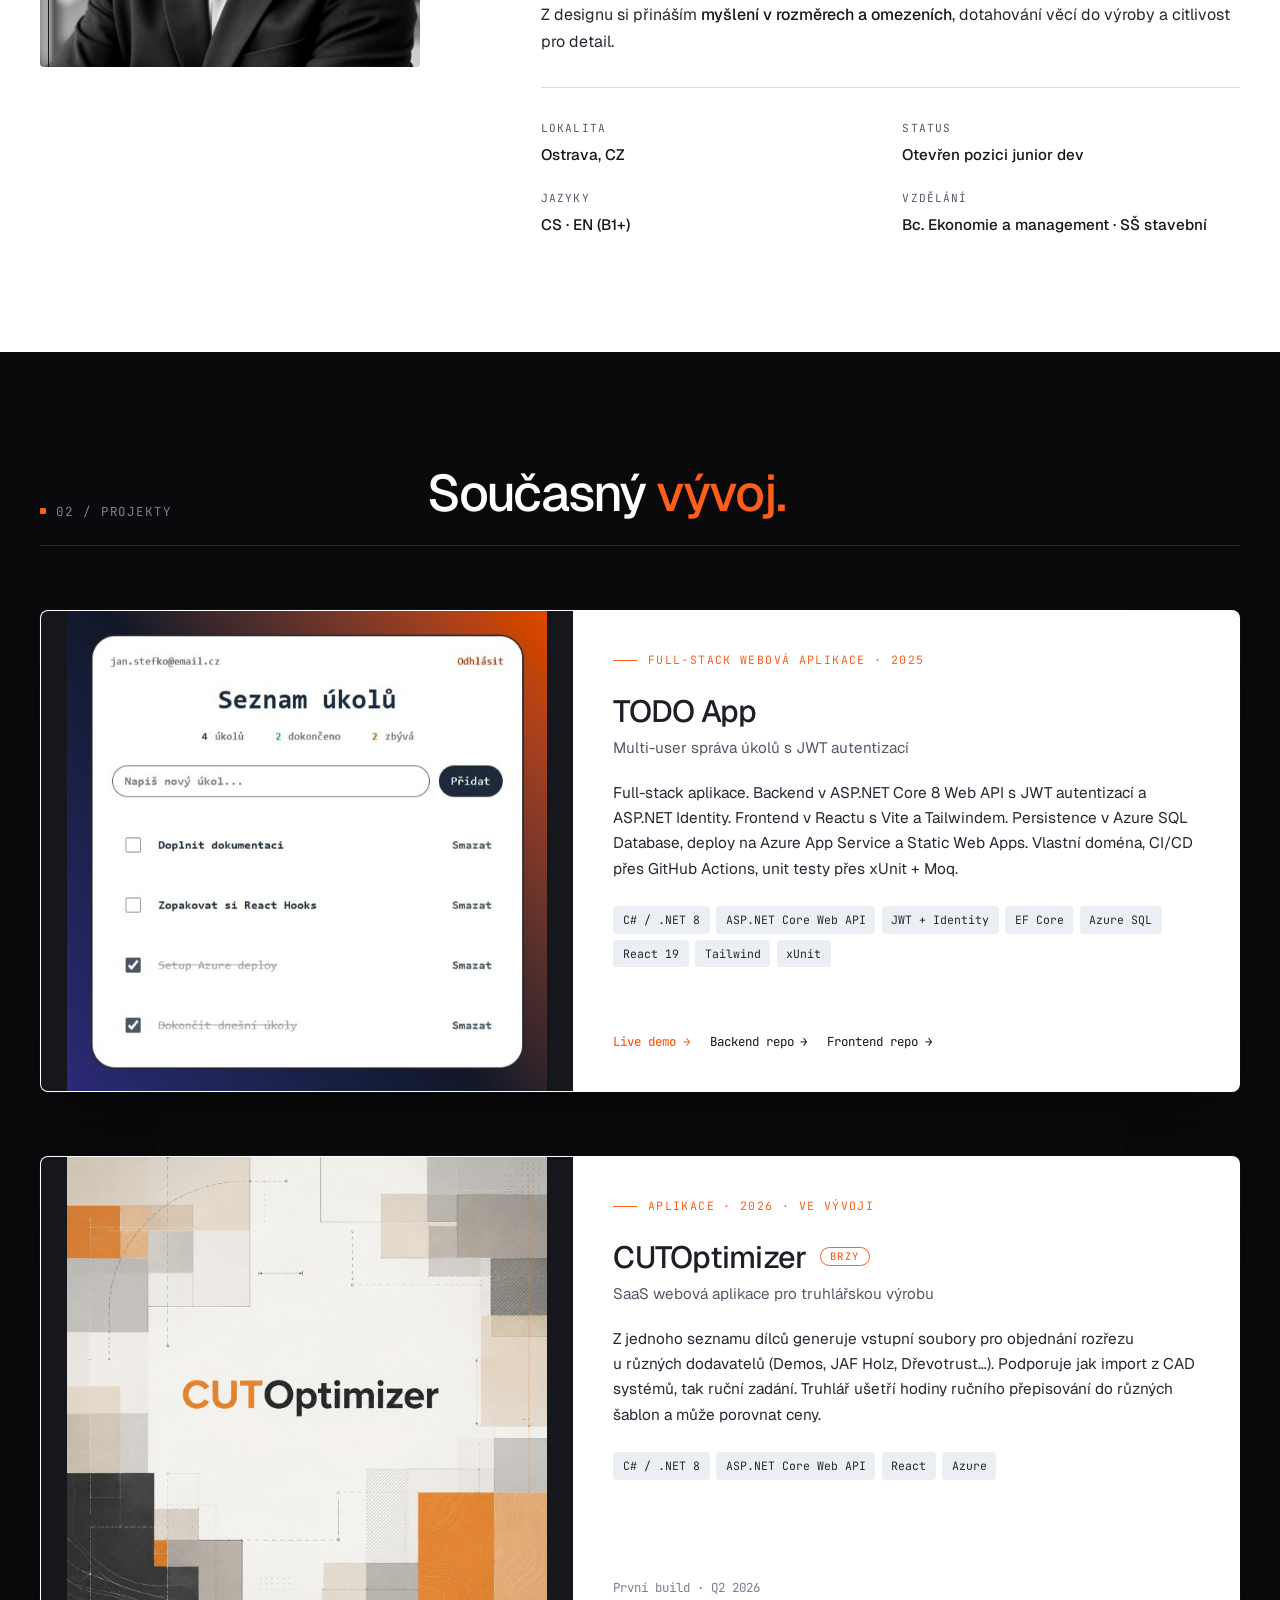
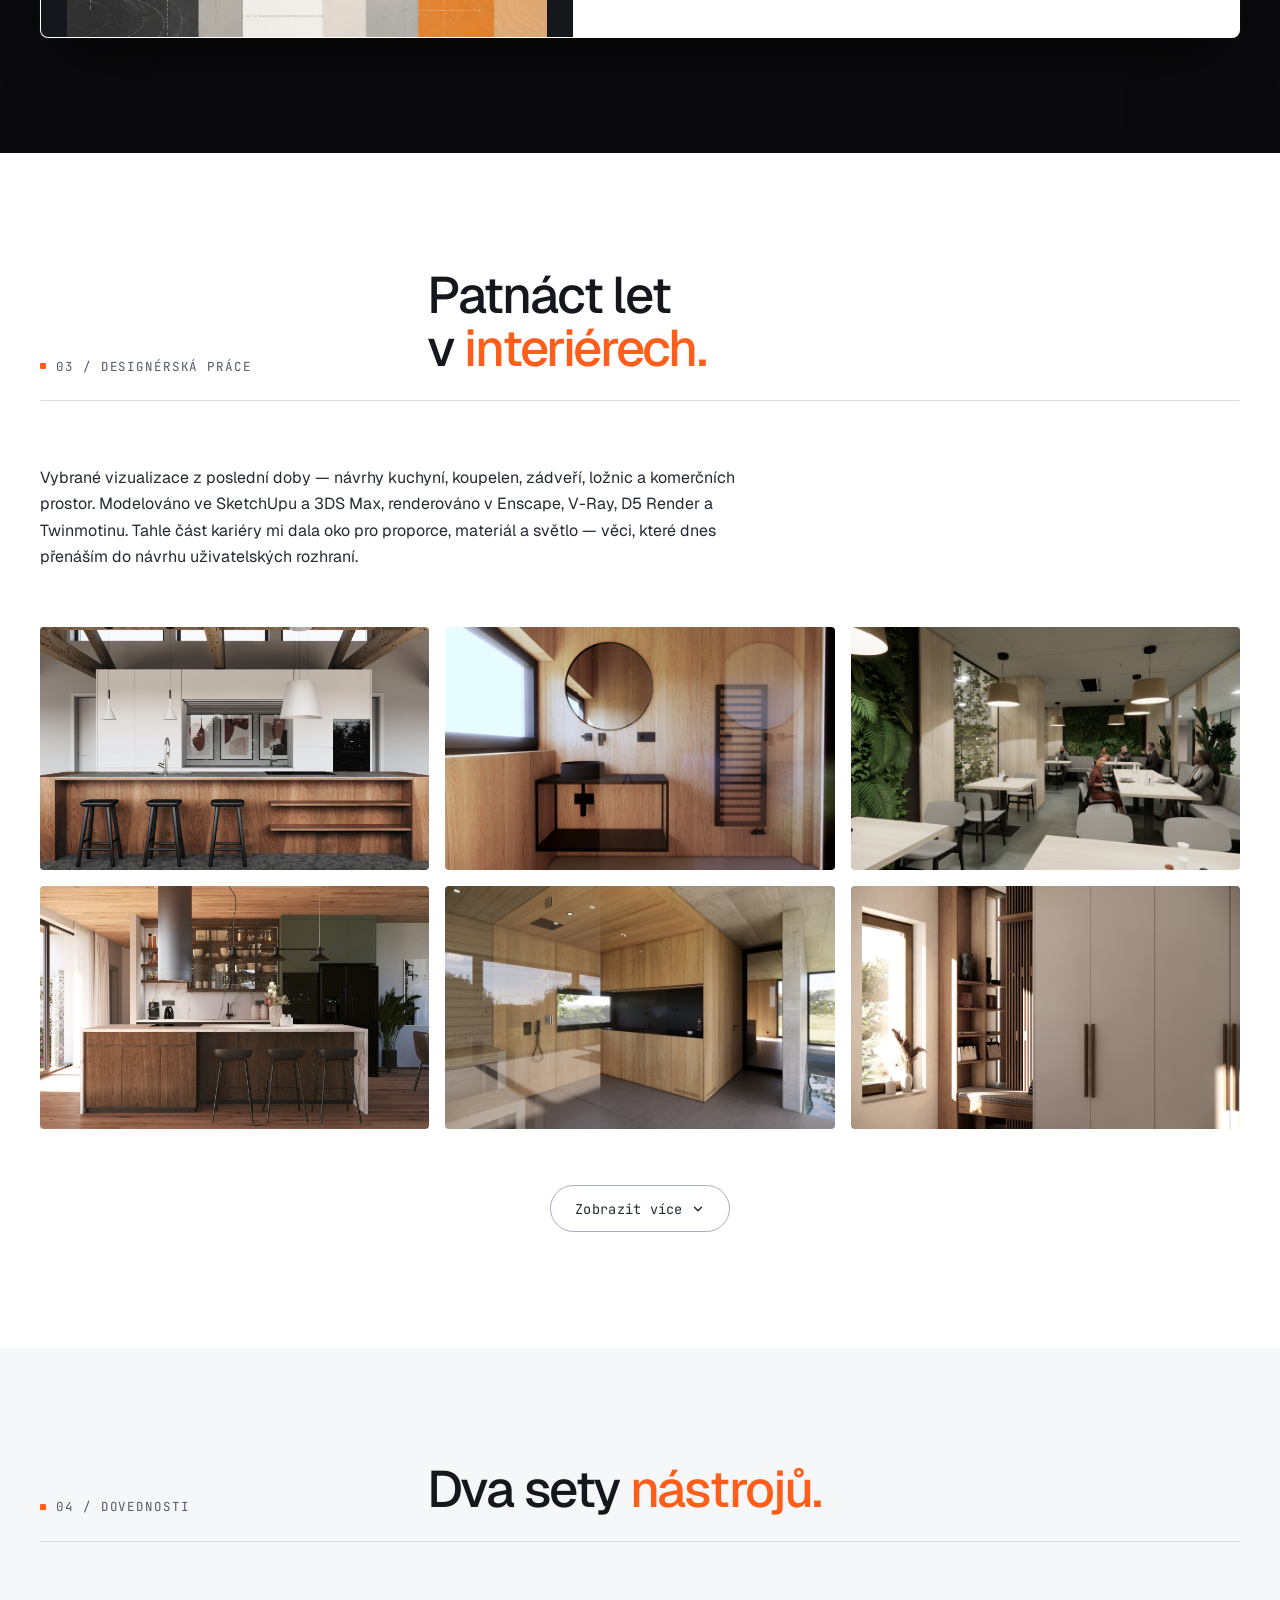
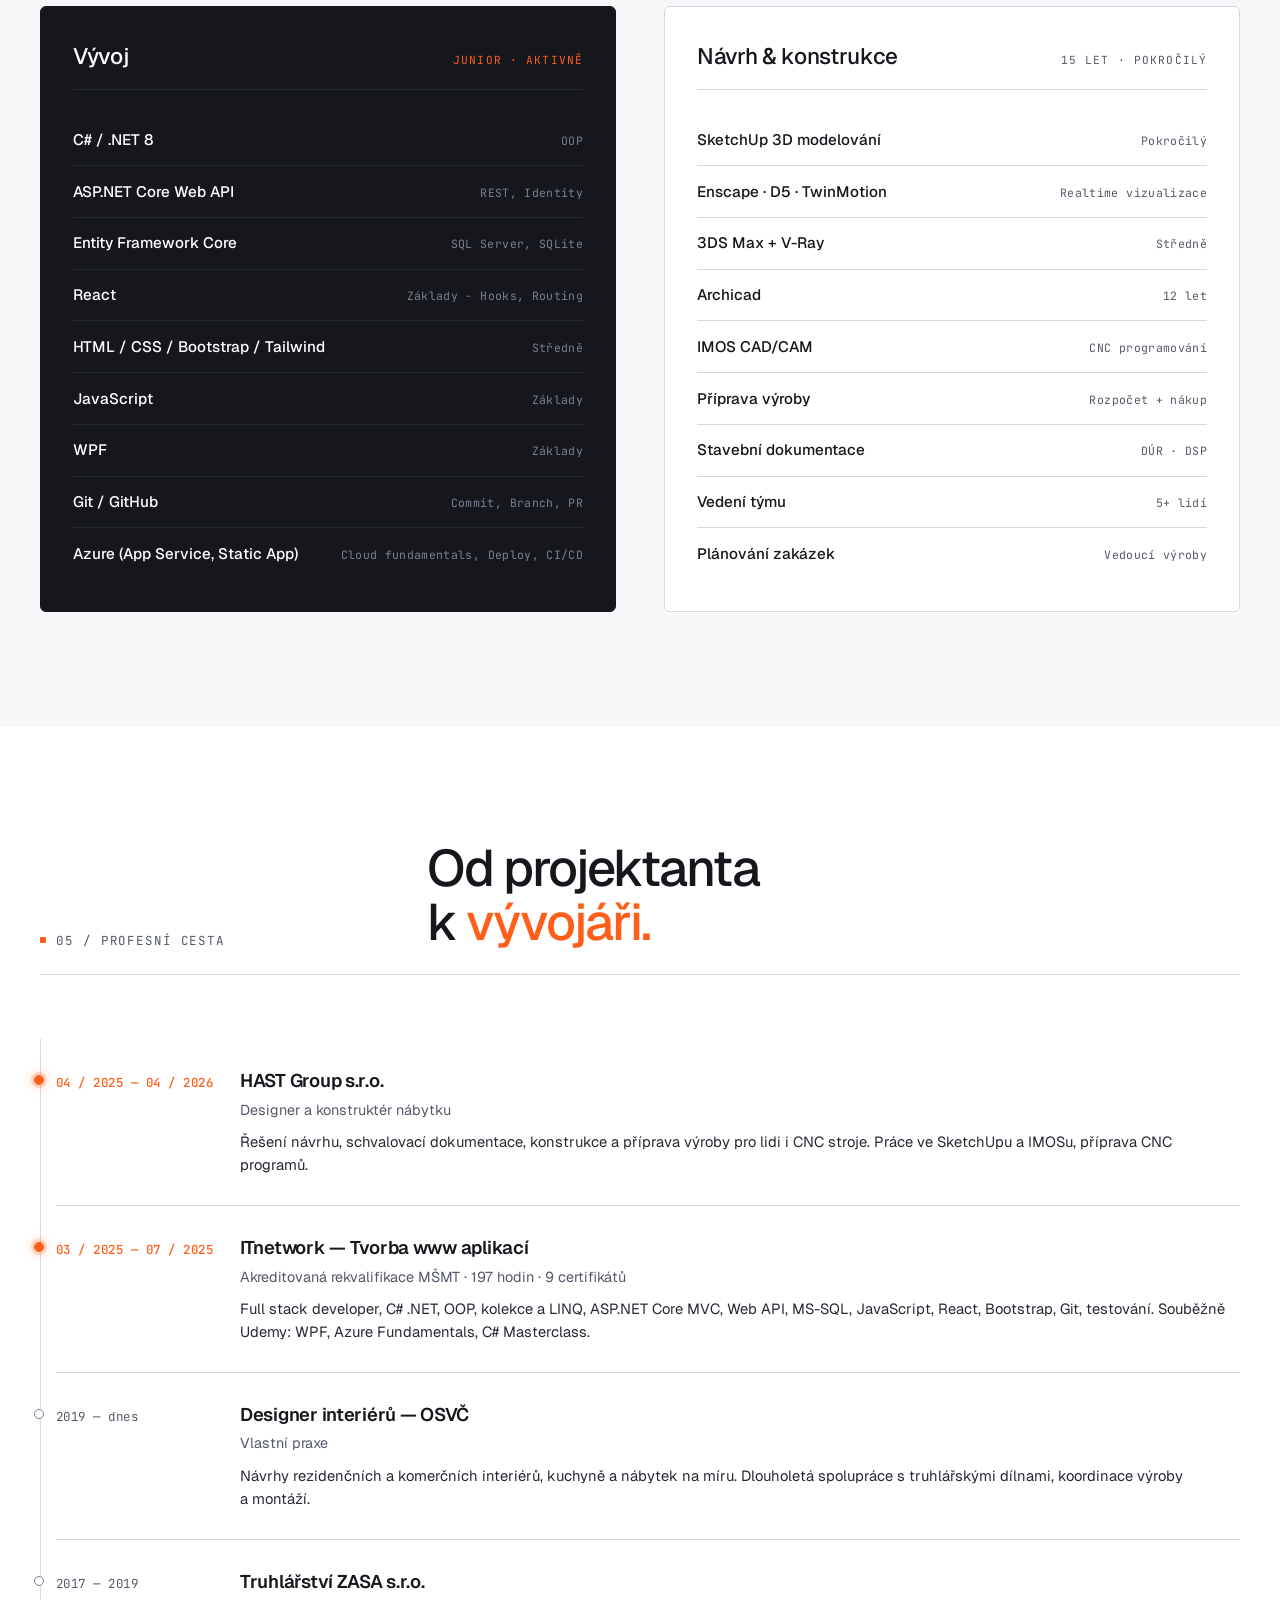
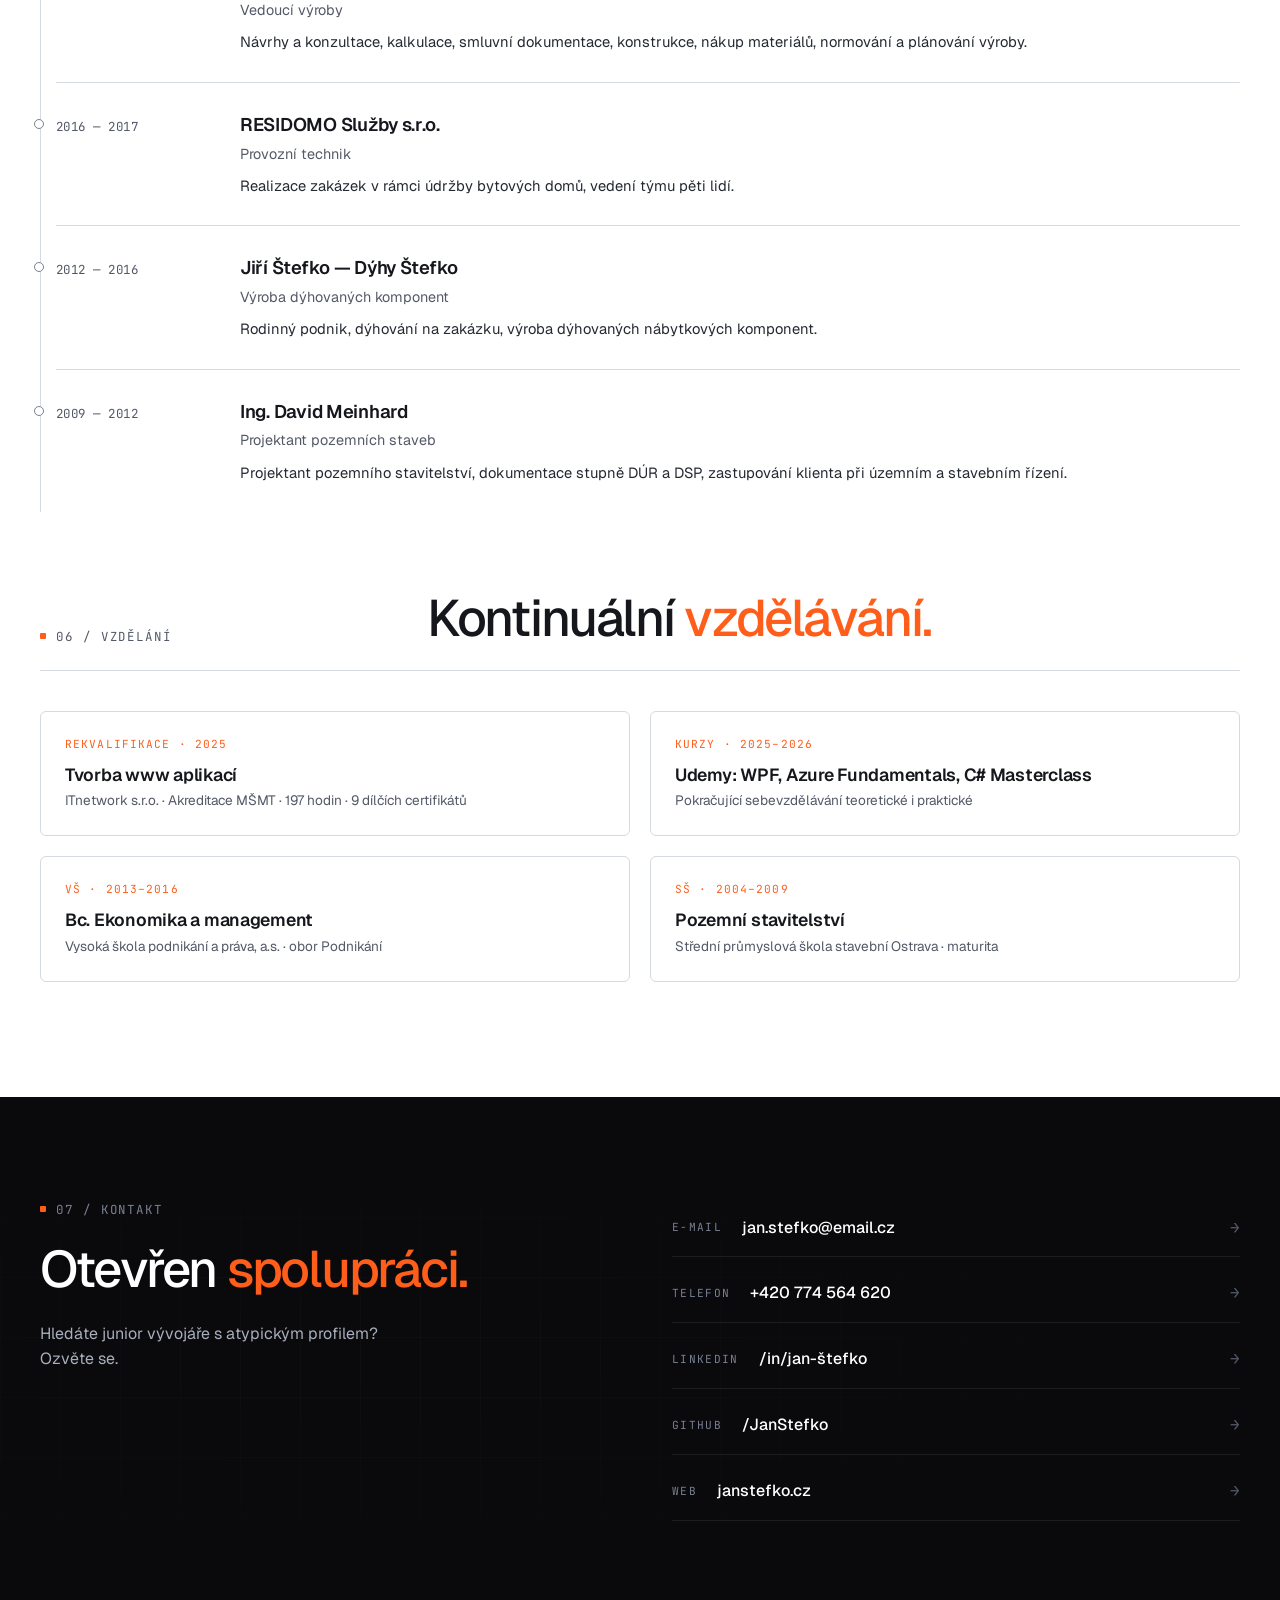
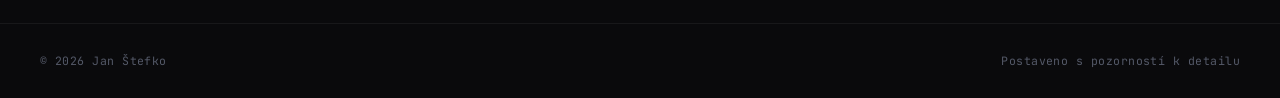
==== commit 59606a42: "CV/Update" ====
--- a/index.html
+++ b/index.html
@@ -139,31 +139,13 @@
           <span class="role">Konstruktér</span>
         </div>
         <p class="hero-lede">
-          Patnáct let návrhů interiérů a&nbsp;nábytku. Akreditovaná rekvalifikace a&nbsp;devět certifikátů z C# .NET, ASP.NET Core a&nbsp;Reactu za&nbsp;rok.
-          <strong>Hledám pozici junior vývojáře.</strong> Doménová znalost z&nbsp;designu a&nbsp;konstrukce je bonus.
+          Dříve konstrukce nábytku a návrhy interiérů. Nyní C# .NET, ASP.NET Core a React — první aplikace běží v produkci.
+          <strong>Hledám pozici junior vývojáře.</strong> Doménová znalost z
+          designu a konstrukce je bonus.
         </p>
         <div class="hero-cta-row">
           <a href="#work" class="btn btn-primary">Zobrazit projekty</a>
           <a href="#contact" class="btn btn-ghost">Spojit se</a>
-        </div>
-      </div>
-
-      <div class="hero-stats">
-        <div class="hero-stat">
-          <span class="num"><span class="accent">15</span>+</span>
-          <span class="label">Let v designu nábytku a&nbsp;stavebnictví</span>
-        </div>
-        <div class="hero-stat">
-          <span class="num"><span class="accent">197</span> h</span>
-          <span class="label">Akreditovaná rekvalifikace</span>
-        </div>
-        <div class="hero-stat">
-          <span class="num"><span class="accent">9</span></span>
-          <span class="label">Certifikátů ITnetwork</span>
-        </div>
-        <div class="hero-stat">
-          <span class="num"><span class="accent">2025</span></span>
-          <span class="label">Start ve vývoji</span>
         </div>
       </div>
     </header>
@@ -174,7 +156,7 @@
         <div class="section-header reveal">
           <div class="section-num">01 / O mně</div>
           <h2 class="section-title">
-            Patnáct let v designu.<br />Teď <span class="accent">vývojář.</span>
+            Léta v designu.<br />Teď <span class="accent">vývojář.</span>
           </h2>
         </div>
         <div class="about-grid">
@@ -195,22 +177,21 @@
             </p>
             <p>
               V designu interiérů a nábytku jsem dosáhl bodu, kde vím, co
-              potřebuji vědět. Programování mě lákalo dlouho — prvními kurzy
-              webdesignu jsem si prošel už v roce 2019. Loni jsem se rozhodl, že
+              potřebuji vědět. Programování mě lákalo dlouho — první kurz
+              Bootstrap jsem si dal už v roce 2019. Loni jsem se rozhodl, že
               přechod do IT je další logický krok.
             </p>
             <p>
               Za jeden rok jsem absolvoval
-              <strong>akreditovanou rekvalifikaci MŠMT</strong> (197 hodin) a
-              získal devět certifikátů z C# .NET, ASP.NET Core, MS-SQL,
-              JavaScriptu, Reactu a Bootstrapu. Navázal jsem samostudiem na Udemy: WPF, AZ-900, C#
-              Masterclass. Postavil jsem první full-stack webovou aplikaci a
-              nasadil ji do Azure cloudu. Vše při zaměstnání na plný úvazek.
+              <strong>akreditovanou rekvalifikaci MŠMT</strong> (197 hodin) a&nbsp;získal certifikáty z C# .NET, ASP.NET Core, MS-SQL,
+              JavaScriptu, Reactu a Bootstrapu. Souběžně Udemy: WPF, Azure Fundamentals, C#
+              Masterclass. Postavil jsem první full-stack webovou aplikaci a&nbsp;
+              nasadil ji do&nbsp;Azure cloudu. Vše při zaměstnání na plný úvazek.
             </p>
             <p>
-              Z patnácti let v designu si přináším
+              Z designu si přináším
               <strong>myšlení v rozměrech a&nbsp;omezeních</strong>, dotahování věcí
-              do výroby a cit pro detail a potřeby lidí.
+              do&nbsp;výroby a citlivost pro detail.
             </p>
             <div class="about-meta">
               <div class="about-meta-item">
@@ -235,6 +216,7 @@
       </div>
     </section>
 
+
     <!-- PROJECTS -->
     <section class="section dark" id="work">
       <div class="container">
@@ -258,11 +240,11 @@
                 Multi-user správa úkolů s JWT autentizací
               </p>
               <p class="project-desc">
-                Plnohodnotná full-stack aplikace pro správu úkolů. Backend v
+                Full-stack aplikace. Backend v
                 ASP.NET Core 8 Web API s JWT autentizací a ASP.NET Identity.
                 Frontend v Reactu s Vite a Tailwindem. Persistence v Azure SQL
                 Database, deploy na Azure App Service a Static Web Apps. Vlastní
-                doména, automatický CI/CD přes GitHub Actions, unit testy přes
+                doména, CI/CD přes GitHub Actions, unit testy přes
                 xUnit + Moq.
               </p>
               <div class="project-stack">
@@ -318,7 +300,6 @@
               <p class="project-desc">
                 Z jednoho seznamu dílců generuje vstupní soubory pro&nbsp;objednání rozřezu u&nbsp;různých dodavatelů (Demos, JAF Holz, Dřevotrust…). 
                 Podporuje jak import z CAD systémů, tak ruční zadání. Truhlář ušetří hodiny ručního přepisování do&nbsp;různých šablon a může porovnat ceny. 
-                Architektura postavená na Strategy + Adapter patternu pro snadné přidávání dalších dodavatelů.
               </p>
               <div class="project-stack">
                   <span>C# / .NET 8</span>
@@ -341,7 +322,7 @@
         <div class="section-header reveal">
           <div class="section-num">03 / Designérská práce</div>
           <h2 class="section-title">
-            Patnáct let<br />v <span class="accent">interiéru.</span>
+            Patnáct let<br />v <span class="accent">interiérech.</span>
           </h2>
         </div>
         <p class="design-intro reveal">
@@ -646,18 +627,15 @@
           <span class="skill-meta">Junior · aktivně</span>
         </div>
         <ul class="skill-list">
-          <li><span class="name">C# / .NET 8</span><span class="level">OOP, LINQ</span></li>
-          <li><span class="name">ASP.NET Core Web API</span><span class="level">REST, DI, JWT</span></li>
-          <li><span class="name">Entity Framework Core</span><span class="level">Migrace, Repository</span></li>
-          <li><span class="name">SQL Server / Azure SQL</span><span class="level">CRUD</span></li>
-          <li><span class="name">React 19 + Vite</span><span class="level">Základy - Hooks, Routing</span></li>
+          <li><span class="name">C# / .NET 8</span><span class="level">OOP</span></li>
+          <li><span class="name">ASP.NET Core Web API</span><span class="level">REST, Identity</span></li>
+          <li><span class="name">Entity Framework Core</span><span class="level">SQL Server, SQLite</span></li>
+          <li><span class="name">React</span><span class="level">Základy - Hooks, Routing</span></li>
           <li><span class="name">HTML / CSS / Bootstrap / Tailwind</span><span class="level">Středně</span></li>
           <li><span class="name">JavaScript</span><span class="level">Základy</span></li>
           <li><span class="name">WPF</span><span class="level">Základy</span></li>
-          <li><span class="name">xUnit + Moq</span><span class="level">Unit testy</span></li>
-          <li><span class="name">Git / GitHub</span><span class="level">Workflow, PR</span></li>
-          <li><span class="name">Azure (App Service, SQL, SWA)</span><span class="level">Deploy, CI/CD</span></li>
-          <li><span class="name">AZ-900</span><span class="level">Cloud fundamentals</span></li>
+          <li><span class="name">Git / GitHub</span><span class="level">Commit, Branch, PR</span></li>
+          <li><span class="name">Azure (App Service, Static App)</span><span class="level">Cloud fundamentals, Deploy, CI/CD</span></li>
         </ul>
       </div>
 
@@ -673,12 +651,10 @@
           <li><span class="name">3DS Max + V-Ray</span><span class="level">Středně</span></li>
           <li><span class="name">Archicad</span><span class="level">12 let</span></li>
           <li><span class="name">IMOS CAD/CAM</span><span class="level">CNC programování</span></li>
-          <li><span class="name">Návrh interiérů & nábytku</span><span class="level">9 let</span></li>
           <li><span class="name">Příprava výroby</span><span class="level">Rozpočet + nákup</span></li>
           <li><span class="name">Stavební dokumentace</span><span class="level">DÚR · DSP</span></li>
           <li><span class="name">Vedení týmu</span><span class="level">5+ lidí</span></li>
           <li><span class="name">Plánování zakázek</span><span class="level">Vedoucí výroby</span></li>
-          <li><span class="name">Ekonomika výroby</span><span class="level">Kalkulace zakázek</span></li>
         </ul>
       </div>
 
@@ -721,7 +697,7 @@
               <p>
                 Full stack developer, C# .NET, OOP, kolekce a LINQ, ASP.NET Core MVC, Web API, MS-SQL,
                 JavaScript, React, Bootstrap, Git, testování. Souběžně Udemy:
-                WPF, AZ-900, C# Masterclass.
+                WPF,  Azure Fundamentals, C# Masterclass.
               </p>
             </div>
           </div>
@@ -804,7 +780,7 @@
             </div>
             <div class="edu-item">
               <div class="edu-tag">Kurzy · 2025–2026</div>
-              <h4>Udemy: WPF, AZ-900, C# Masterclass</h4>
+              <h4>Udemy: WPF, Azure Fundamentals, C# Masterclass</h4>
               <p>Pokračující sebevzdělávání teoretické i praktické</p>
             </div>
             <div class="edu-item">
--- a/css/style.css
+++ b/css/style.css
@@ -186,7 +186,6 @@
   align-items: center;
   gap: 5px;
   margin-left: auto;
-  margin-right: 0.5rem;
   color: inherit;
 }
 .nav-burger span {
@@ -258,9 +257,6 @@
 
 /* Velmi malé displeje - menší tlačítka */
 @media (max-width: 480px) {
-  .nav-cv span {
-    display: none;
-  }
   .nav-cv {
     padding: 0.5rem;
     width: 36px;
@@ -334,11 +330,11 @@
 /* Code overlay — diagonal strip with code snippet */
 .hero-code {
   position: absolute;
-  right: 15%;
+  right: 4%;
   top: 50%;
   transform: translateY(-50%) rotate(0deg);
   width: 30%;
-  max-width: 400px;
+  max-width: 380px;
   font-family: var(--font-mono);
   font-size: 0.82rem;
   line-height: 1.7;
@@ -352,7 +348,7 @@
   z-index: 2;
   box-shadow: 0 30px 80px -20px rgba(0,0,0,0.6), 0 0 0 1px rgba(255,94,26,0.04);
   overflow: hidden;
-  opacity: 0.5;
+  opacity: 0.35;
   filter: blur(0.5px);
   transition: opacity 0.4s ease, filter 0.4s ease;
 }
@@ -392,24 +388,13 @@
 .hero-code .pn { color: var(--slate-400); }
 
 @media (max-width: 1024px) {
-  .hero-viz { width: 60%; opacity: 0.22; }
+  .hero-viz { width: 65%; opacity: 0.22; }
   .hero-code { width: 38%; max-width: none; right: 5%; font-size: 0.72rem; padding: 1.25rem 1rem 1.25rem 2.5rem; }
-}
-@media (max-width: 1700px) {
-  .hero-code { right: 10%; max-width: 300px;}
-
-}
-@media (max-width: 1450px) {
-  .hero-code { right: 4%; }
-}
-@media (max-width: 1250px) {
-  .hero-code { opacity: 0.1; pointer-events: none; }
 }
 @media (max-width: 720px) {
   .hero-viz { width: 100%; opacity: 0.18; }
-}
-
-
+  .hero-code { display: none; }
+}
 
 .hero-content {
   position: relative;
@@ -418,15 +403,8 @@
 }
 
 .hero .container.hero-content {
-  max-width: 1450px;
+  max-width: 1480px;
   padding-left: clamp(1.25rem, 2.5vw, 2rem);
-  margin-left: 25%;
-  margin-right: auto;
-}
-@media (max-width: 1250px) {
-  .hero .container.hero-content {
-    margin-left: auto;
-  }
 }
 .hero-eyebrow {
   font-family: var(--font-mono);
@@ -435,6 +413,7 @@
   text-transform: uppercase;
   color: var(--slate-400);
   margin-bottom: 2.5rem;
+  margin-top: 2rem;
   display: flex;
   align-items: center;
   gap: 0.85rem;
@@ -502,8 +481,8 @@
 .hero-roles .sep { color: var(--slate-600); }
 
 .hero-lede {
-  max-width: 37rem;
-  font-size: clamp(1rem, 1.3vw, 1.15rem);
+  max-width: 38rem;
+  font-size: clamp(1rem, 1.1vw, 1.1rem);
   line-height: 1.6;
   color: var(--slate-300);
   font-weight: 400;
@@ -1355,6 +1334,7 @@
   letter-spacing: 0.1em;
   text-transform: uppercase;
   color: var(--slate-500);
+  text-align: right;
 }
 .skill-block.primary {
   background: var(--slate-900);
@@ -1378,8 +1358,8 @@
   border-bottom: 1px solid var(--slate-200);
   display: flex;
   justify-content: space-between;
-  align-items: baseline;
-  gap: 1rem;
+    align-items: baseline;
+  /* gap: 1rem; */
   font-size: 0.95rem;
 }
 .skill-list li:last-child { border-bottom: none; }
@@ -1387,6 +1367,7 @@
 .skill-list li .level {
   font-family: var(--font-mono);
   font-size: 0.72rem;
+  text-align: right;
   color: var(--slate-500);
   letter-spacing: 0.03em;
 }
